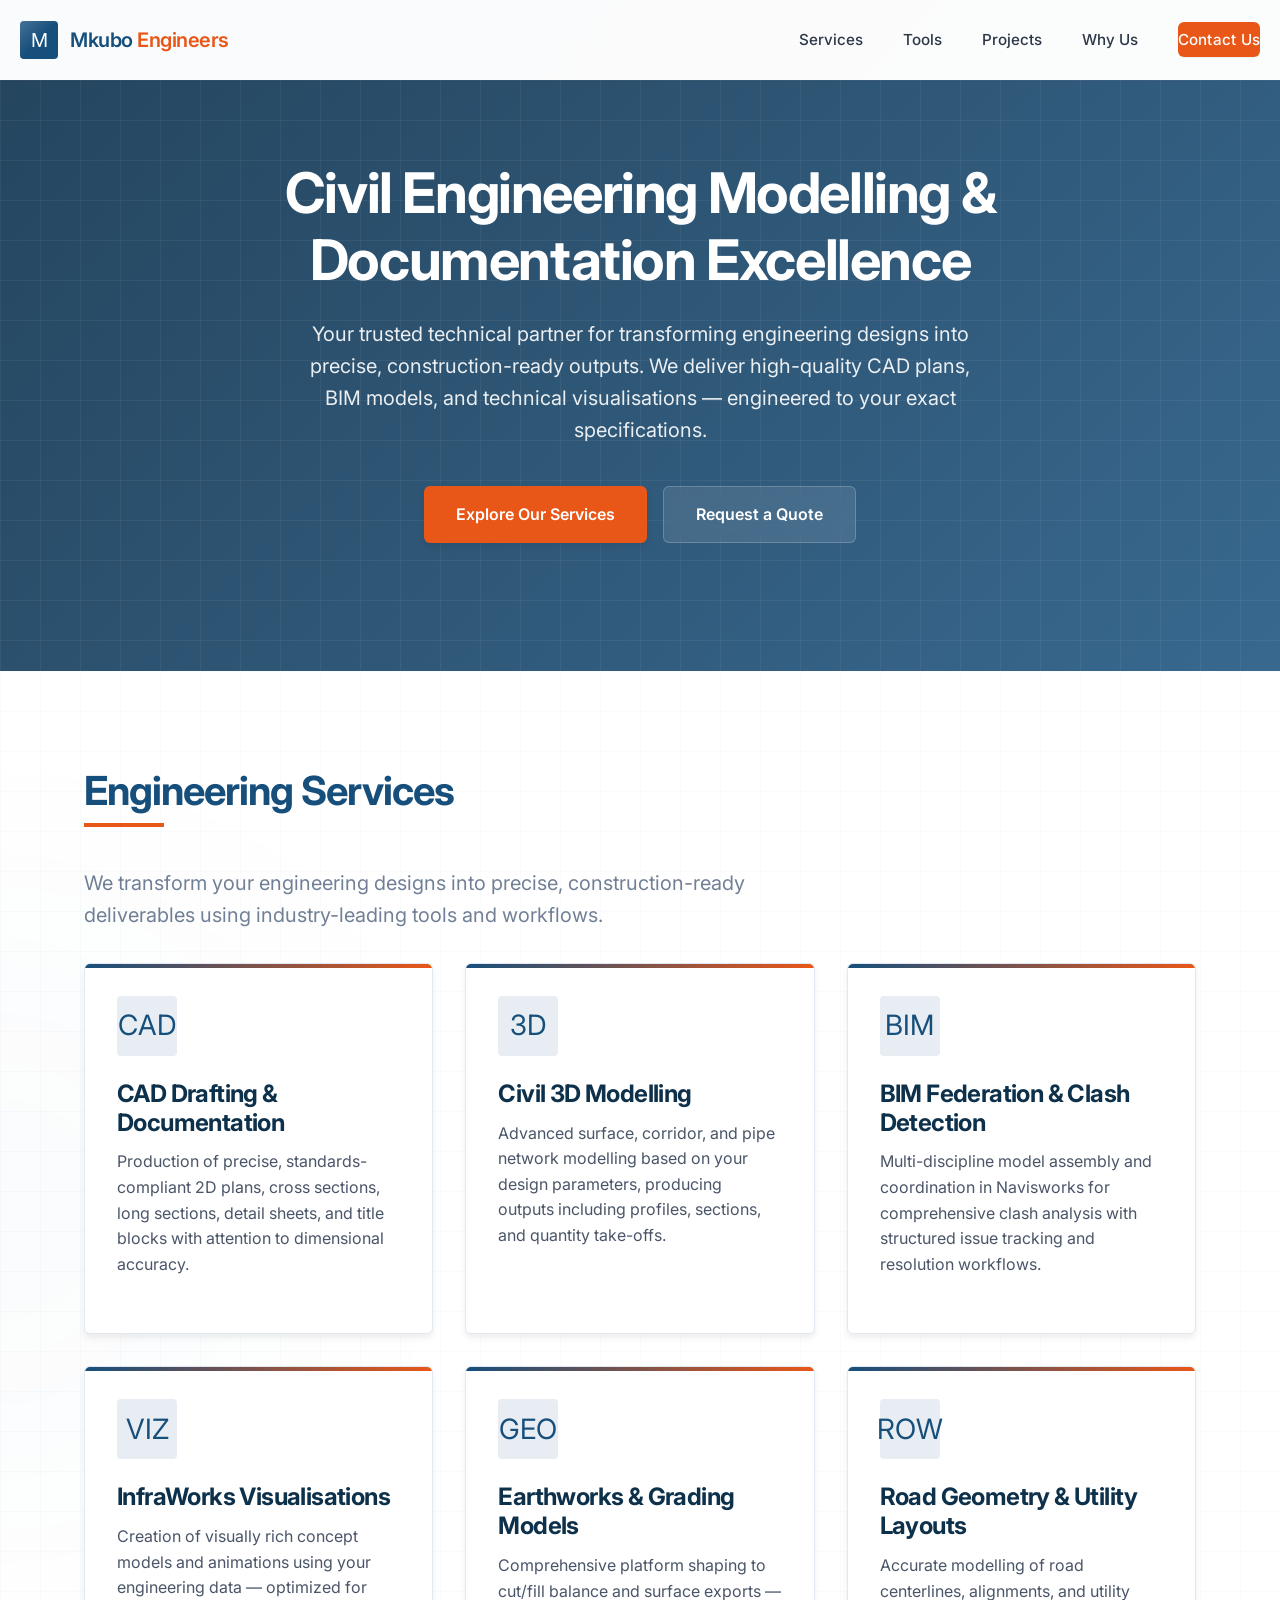
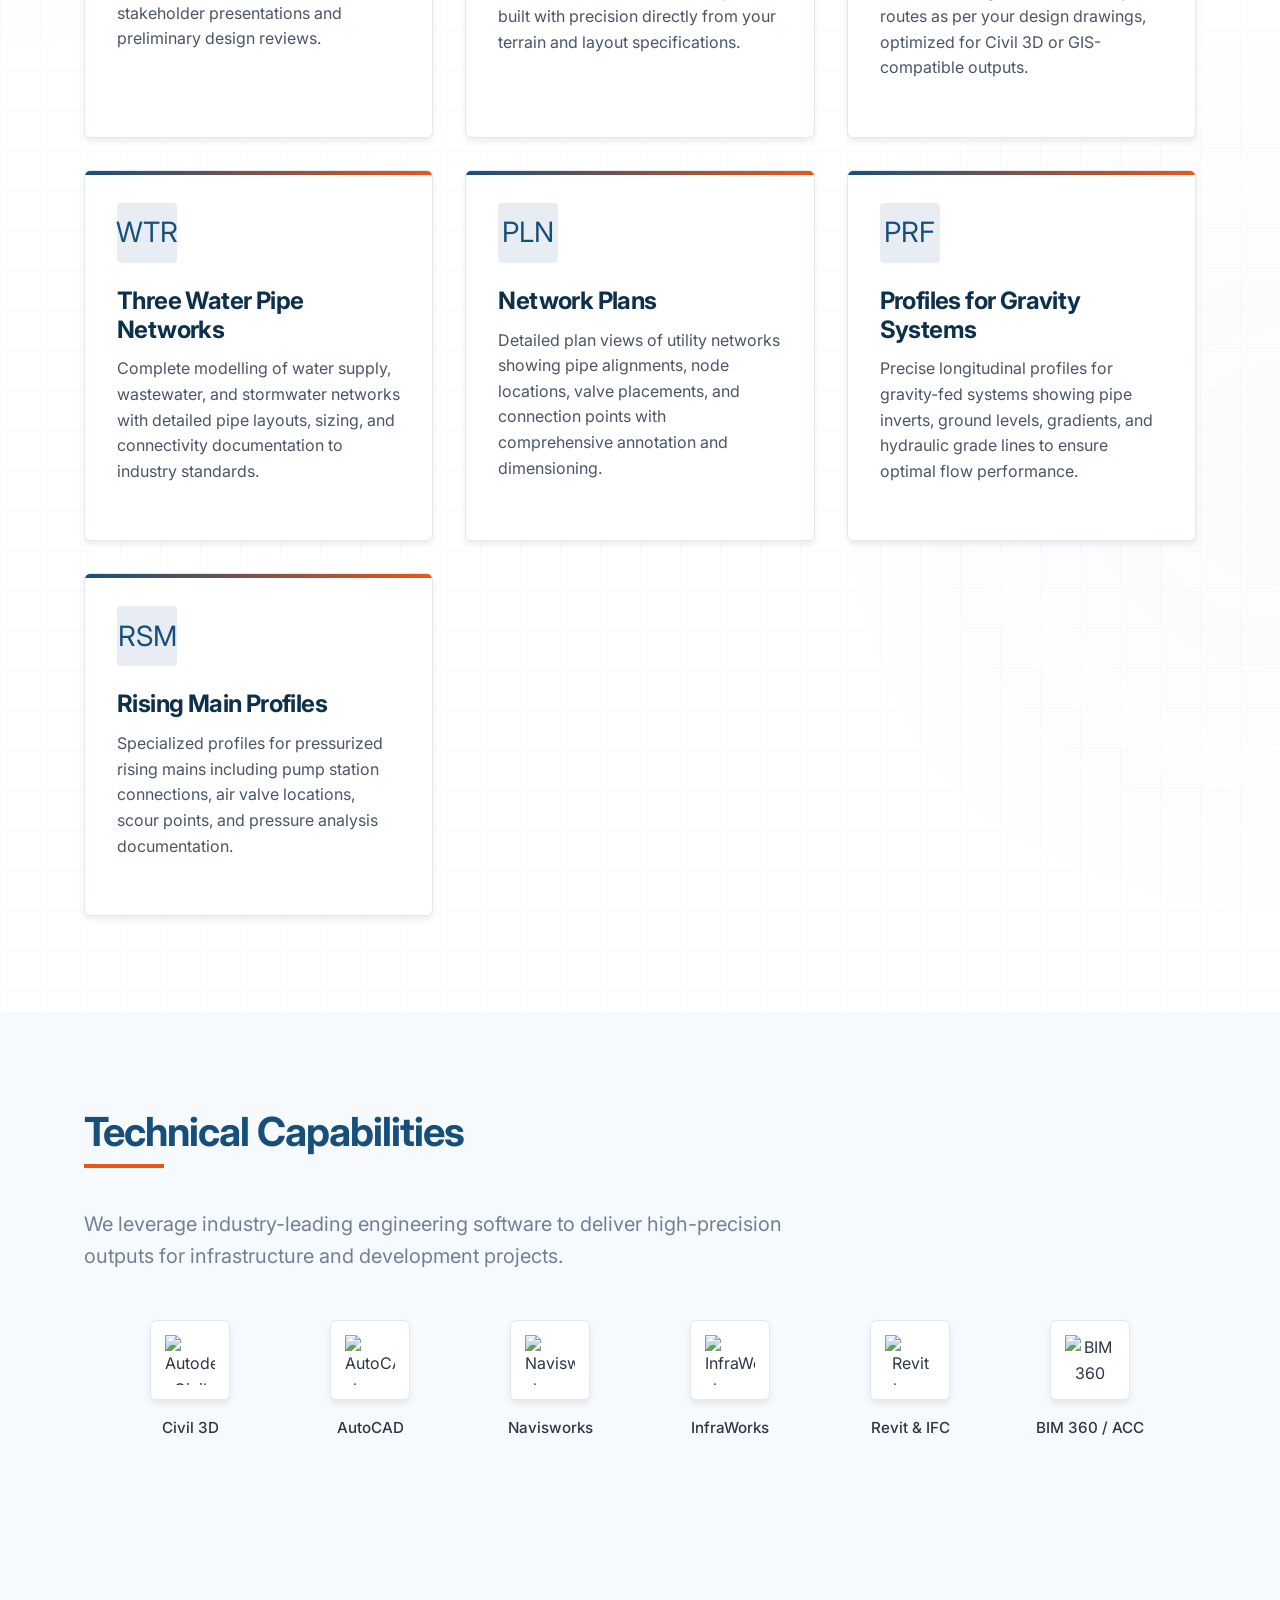
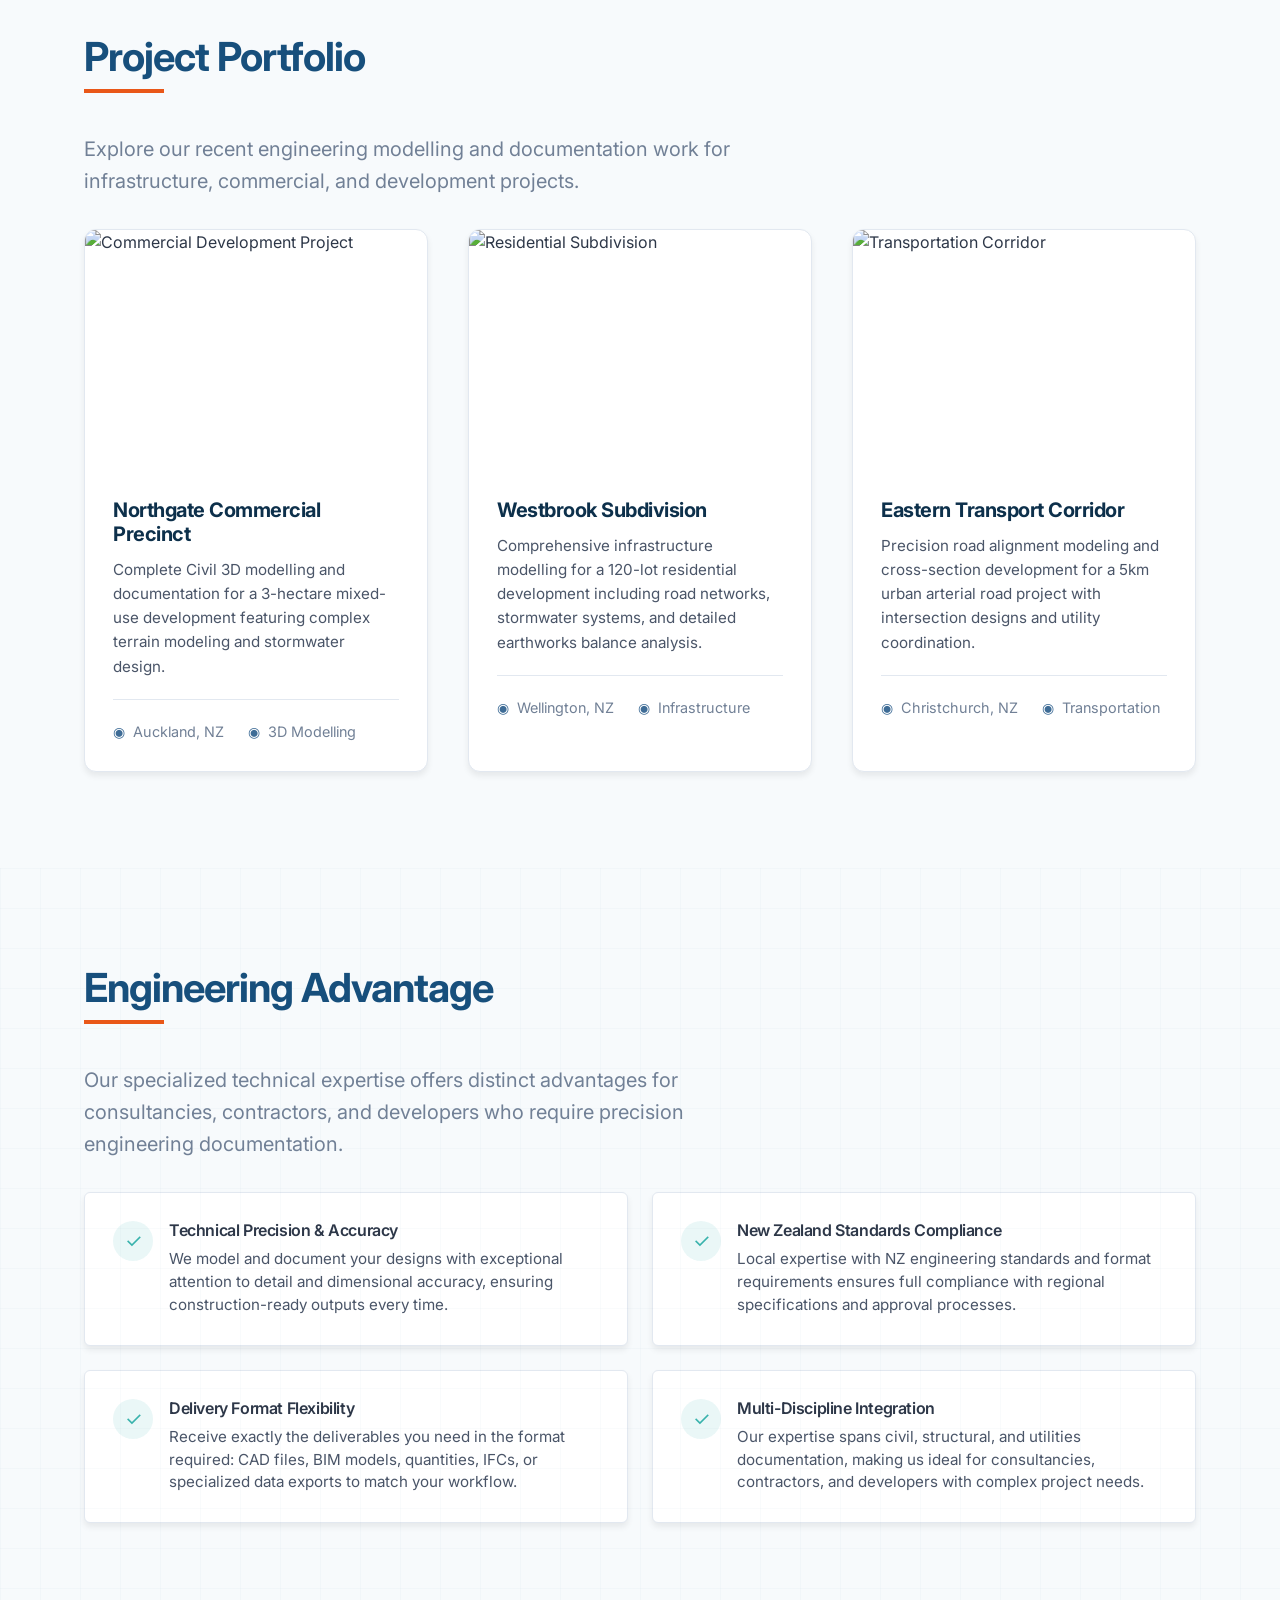
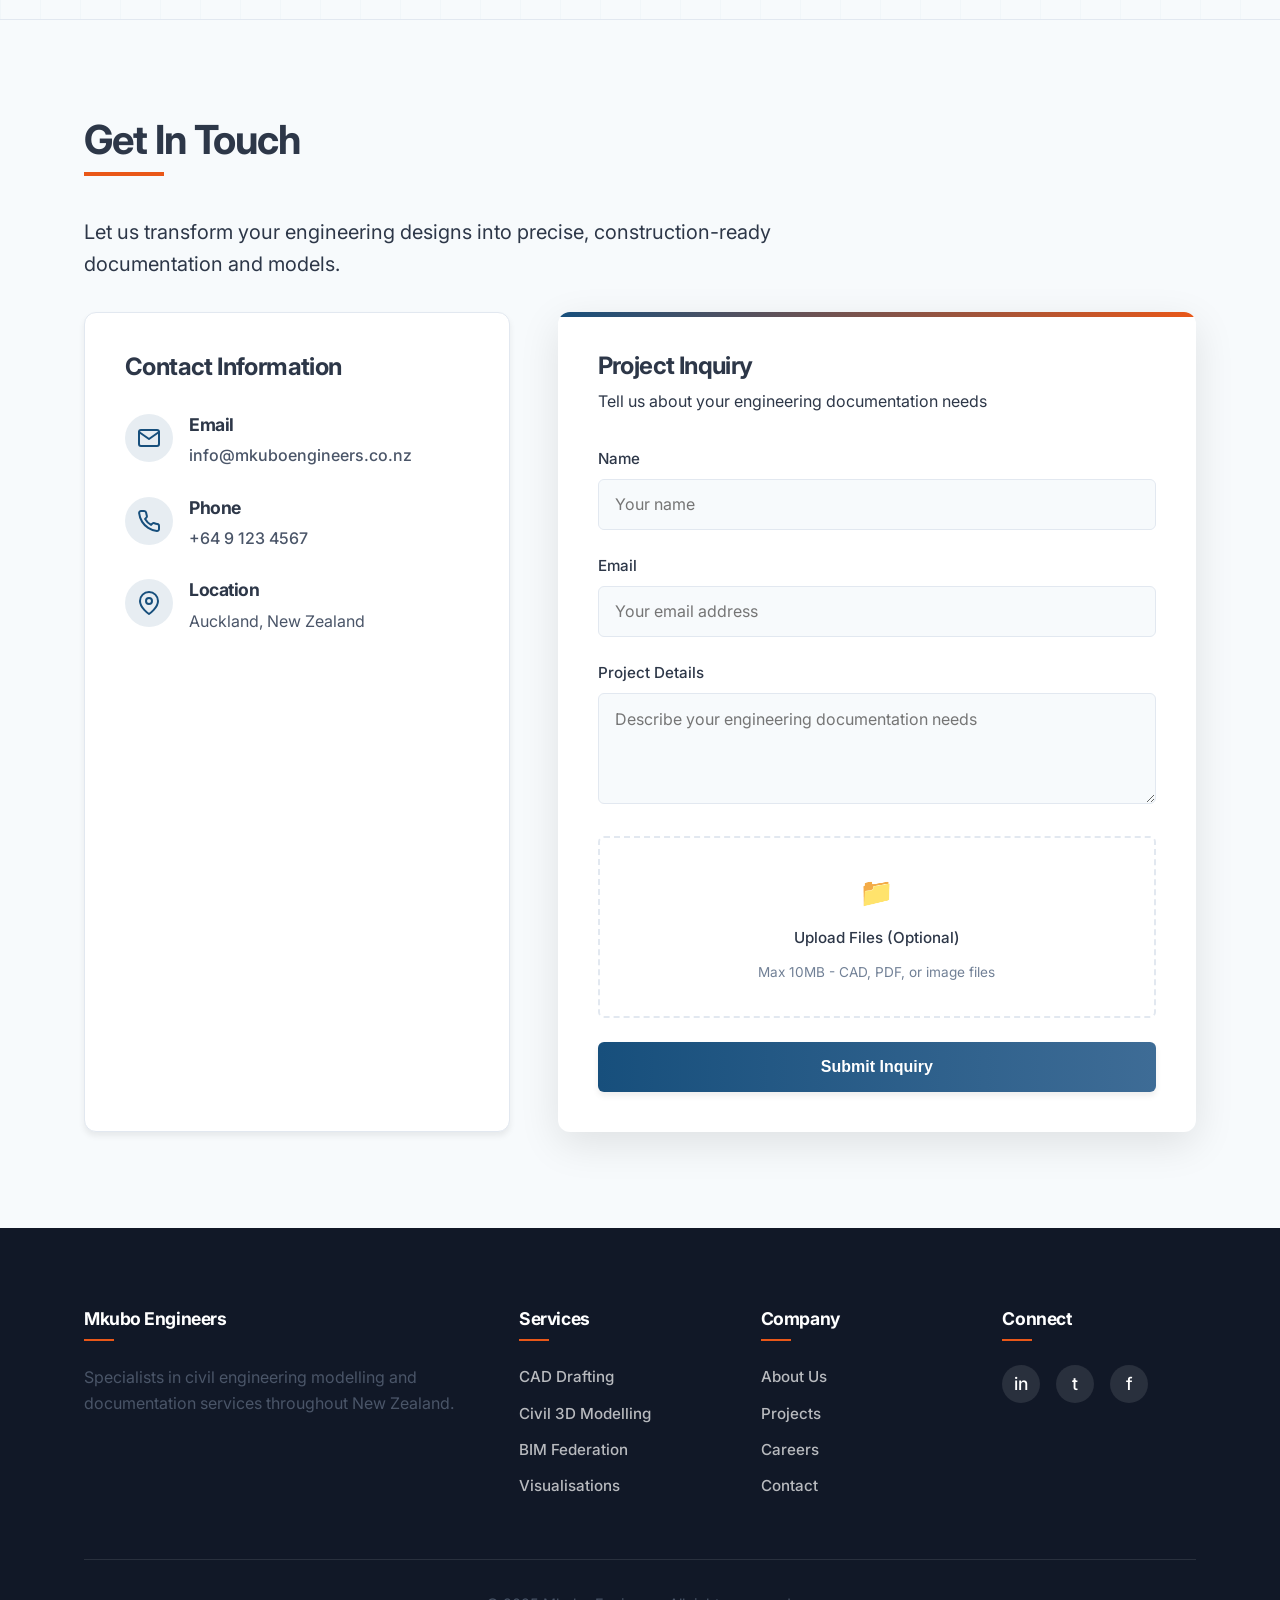
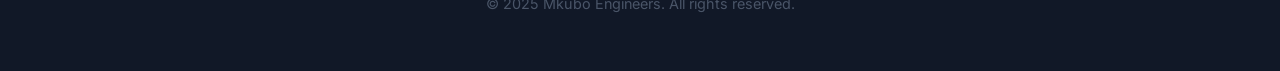
==== index.html @ 45718d5d "Update SVG icons in contact information section changed lines 359, 369 and 379 'http://www.w3.org' t" ====
<!DOCTYPE html>
<html lang="en">
<head>
  <meta charset="UTF-8" />
  <meta name="viewport" content="width=device-width, initial-scale=1.0" />
  <title>Mkubo Engineers – Civil Engineering Modelling & Documentation Services</title>
  <meta name="description" content="Mkubo Engineers - Specialists in civil engineering modelling, CAD drafting, and BIM documentation services in New Zealand" />
  <meta name="keywords" content="civil engineering, CAD drafting, BIM modelling, New Zealand, InfraWorks, Civil 3D" />
  <meta name="author" content="Mkubo Engineers" />
  
  <!-- Open Graph tags for social sharing -->
  <meta property="og:title" content="Mkubo Engineers - Civil Engineering Modelling Services" />
  <meta property="og:description" content="Transform your engineering designs into detailed, construction-ready outputs with our CAD and BIM expertise." />
  <meta property="og:image" content="https://yourdomain.com/images/og-image.jpg" />
  
  <!-- Favicon -->
  <link rel="icon" href="favicon.ico" />
  <link rel="apple-touch-icon" href="apple-touch-icon.png" />
  
  <!-- External CSS -->
  <link rel="stylesheet" href="styles.css" />
</head>
<body>
  <header id="header">
    <div class="container header-container">
      <div class="logo">
        <div class="logo-icon">
          <span>M</span>
        </div>
        <h1 class="logo-text">Mkubo <span>Engineers</span></h1>
      </div>
      <nav class="main-nav" aria-label="Main navigation">
        <button class="mobile-menu-toggle" aria-label="Toggle navigation menu" aria-expanded="false">☰</button>
        <ul class="nav-links">
          <li><a href="#services">Services</a></li>
          <li><a href="#technology">Tools</a></li>
          <li><a href="#projects">Projects</a></li>
          <li><a href="#benefits">Why Us</a></li>
          <li><a href="#contact" class="cta-button">Contact Us</a></li>
        </ul>
      </nav>
    </div>
  </header>

  <section class="hero">
    <div class="hero-background"></div>
    <div class="hero-pattern"></div>
    <div class="hero-grid"></div>
    <div class="container hero-content">
      <h1>Civil Engineering Modelling & Documentation Excellence</h1>
      <p>Your trusted technical partner for transforming engineering designs into precise, construction-ready outputs. We deliver high-quality CAD plans, BIM models, and technical visualisations — engineered to your exact specifications.</p>
      <div class="hero-buttons">
        <a href="#services" class="hero-cta">Explore Our Services</a>
        <a href="#contact" class="hero-secondary">Request a Quote</a>
      </div>
    </div>
  </section>

  <section id="services" class="services">
    <div class="section-overlay"></div>
    <div class="section-shape shape-left"></div>
    <div class="section-shape shape-right"></div>
    <div class="blueprint-grid"></div>
    
    <div class="container">
      <h2>Engineering Services</h2>
      <p class="section-subtitle">We transform your engineering designs into precise, construction-ready deliverables using industry-leading tools and workflows.</p>
      
      <div class="services-grid">
        <div class="service-card">
          <div class="service-card-inner">
            <div class="service-icon">
              <span>CAD</span>
            </div>
            <h3>CAD Drafting & Documentation</h3>
            <p>Production of precise, standards-compliant 2D plans, cross sections, long sections, detail sheets, and title blocks with attention to dimensional accuracy.</p>
          </div>
        </div>
        
        <div class="service-card">
          <div class="service-card-inner">
            <div class="service-icon">
              <span>3D</span>
            </div>
            <h3>Civil 3D Modelling</h3>
            <p>Advanced surface, corridor, and pipe network modelling based on your design parameters, producing outputs including profiles, sections, and quantity take-offs.</p>
          </div>
        </div>
        
        <div class="service-card">
          <div class="service-card-inner">
            <div class="service-icon">
              <span>BIM</span>
            </div>
            <h3>BIM Federation & Clash Detection</h3>
            <p>Multi-discipline model assembly and coordination in Navisworks for comprehensive clash analysis with structured issue tracking and resolution workflows.</p>
          </div>
        </div>
        
        <div class="service-card">
          <div class="service-card-inner">
            <div class="service-icon">
              <span>VIZ</span>
            </div>
            <h3>InfraWorks Visualisations</h3>
            <p>Creation of visually rich concept models and animations using your engineering data — optimized for stakeholder presentations and preliminary design reviews.</p>
          </div>
        </div>
        
        <div class="service-card">
          <div class="service-card-inner">
            <div class="service-icon">
              <span>GEO</span>
            </div>
            <h3>Earthworks & Grading Models</h3>
            <p>Comprehensive platform shaping to cut/fill balance and surface exports — built with precision directly from your terrain and layout specifications.</p>
          </div>
        </div>
        
        <div class="service-card">
          <div class="service-card-inner">
            <div class="service-icon">
              <span>ROW</span>
            </div>
            <h3>Road Geometry & Utility Layouts</h3>
            <p>Accurate modelling of road centerlines, alignments, and utility routes as per your design drawings, optimized for Civil 3D or GIS-compatible outputs.</p>
          </div>
        </div>
        
        <div class="service-card">
          <div class="service-card-inner">
            <div class="service-icon">
              <span>WTR</span>
            </div>
            <h3>Three Water Pipe Networks</h3>
            <p>Complete modelling of water supply, wastewater, and stormwater networks with detailed pipe layouts, sizing, and connectivity documentation to industry standards.</p>
          </div>
        </div>
        
        <div class="service-card">
          <div class="service-card-inner">
            <div class="service-icon">
              <span>PLN</span>
            </div>
            <h3>Network Plans</h3>
            <p>Detailed plan views of utility networks showing pipe alignments, node locations, valve placements, and connection points with comprehensive annotation and dimensioning.</p>
          </div>
        </div>
        
        <div class="service-card">
          <div class="service-card-inner">
            <div class="service-icon">
              <span>PRF</span>
            </div>
            <h3>Profiles for Gravity Systems</h3>
            <p>Precise longitudinal profiles for gravity-fed systems showing pipe inverts, ground levels, gradients, and hydraulic grade lines to ensure optimal flow performance.</p>
          </div>
        </div>
        
        <div class="service-card">
          <div class="service-card-inner">
            <div class="service-icon">
              <span>RSM</span>
            </div>
            <h3>Rising Main Profiles</h3>
            <p>Specialized profiles for pressurized rising mains including pump station connections, air valve locations, scour points, and pressure analysis documentation.</p>
          </div>
        </div>
      </div>
    </div>
  </section>

  <section id="technology" class="technology">
    <div class="section-overlay"></div>
    <div class="container">
      <h2>Technical Capabilities</h2>
      <p class="section-subtitle">We leverage industry-leading engineering software to deliver high-precision outputs for infrastructure and development projects.</p>
      
      <div class="tech-logos">
        <div class="tech-logo">
          <div class="tech-logo-icon">
            <img src="images/civil3d.png" alt="Autodesk Civil 3D logo" class="tech-logo-img" />
          </div>
          <span class="tech-logo-name">Civil 3D</span>
        </div>
        
        <div class="tech-logo">
          <div class="tech-logo-icon">
            <img src="images/autocad.png" alt="AutoCAD logo" class="tech-logo-img" />
          </div>
          <span class="tech-logo-name">AutoCAD</span>
        </div>
        
        <div class="tech-logo">
          <div class="tech-logo-icon">
            <img src="images/navisworks.png" alt="Navisworks logo" class="tech-logo-img" />
          </div>
          <span class="tech-logo-name">Navisworks</span>
        </div>
        
        <div class="tech-logo">
          <div class="tech-logo-icon">
            <img src="images/infraworks.png" alt="InfraWorks logo" class="tech-logo-img" />
          </div>
          <span class="tech-logo-name">InfraWorks</span>
        </div>
        
        <div class="tech-logo">
          <div class="tech-logo-icon">
            <img src="images/revit.png" alt="Revit logo" class="tech-logo-img" />
          </div>
          <span class="tech-logo-name">Revit & IFC</span>
        </div>
        
        <div class="tech-logo">
          <div class="tech-logo-icon">
            <img src="images/bim360.png" alt="BIM 360 logo" class="tech-logo-img" />
          </div>
          <span class="tech-logo-name">BIM 360 / ACC</span>
        </div>
      </div>
    </div>
  </section>

  <section id="projects" class="projects">
    <div class="section-overlay"></div>
    <div class="container">
      <h2>Project Portfolio</h2>
      <p class="section-subtitle">Explore our recent engineering modelling and documentation work for infrastructure, commercial, and development projects.</p>
      
      <div class="project-grid">
        <div class="project-card">
          <div class="project-image">
            <img src="images/project1.jpg" alt="Commercial Development Project" />
            <div class="project-overlay">
              <span class="project-category">Commercial Development</span>
            </div>
          </div>
          <div class="project-card-content">
            <h3 class="project-title">Northgate Commercial Precinct</h3>
            <p class="project-description">Complete Civil 3D modelling and documentation for a 3-hectare mixed-use development featuring complex terrain modeling and stormwater design.</p>
            <div class="project-details">
              <span class="project-detail">
                <span class="project-detail-icon">◉</span> 
                Auckland, NZ
              </span>
              <span class="project-detail">
                <span class="project-detail-icon">◉</span> 
                3D Modelling
              </span>
            </div>
          </div>
        </div>
        
        <div class="project-card">
          <div class="project-image">
            <img src="images/project2.jpg" alt="Residential Subdivision" />
            <div class="project-overlay">
              <span class="project-category">Residential Infrastructure</span>
            </div>
          </div>
          <div class="project-card-content">
            <h3 class="project-title">Westbrook Subdivision</h3>
            <p class="project-description">Comprehensive infrastructure modelling for a 120-lot residential development including road networks, stormwater systems, and detailed earthworks balance analysis.</p>
            <div class="project-details">
              <span class="project-detail">
                <span class="project-detail-icon">◉</span> 
                Wellington, NZ
              </span>
              <span class="project-detail">
                <span class="project-detail-icon">◉</span> 
                Infrastructure
              </span>
            </div>
          </div>
        </div>
        
        <div class="project-card">
          <div class="project-image">
            <img src="images/project3.jpg" alt="Transportation Corridor" />
            <div class="project-overlay">
              <span class="project-category">Transportation</span>
            </div>
          </div>
          <div class="project-card-content">
            <h3 class="project-title">Eastern Transport Corridor</h3>
            <p class="project-description">Precision road alignment modeling and cross-section development for a 5km urban arterial road project with intersection designs and utility coordination.</p>
            <div class="project-details">
              <span class="project-detail">
                <span class="project-detail-icon">◉</span> 
                Christchurch, NZ
              </span>
              <span class="project-detail">
                <span class="project-detail-icon">◉</span> 
                Transportation
              </span>
            </div>
          </div>
        </div>
      </div>
    </div>
  </section>

  <section id="benefits" class="benefits">
    <div class="section-overlay"></div>
    <div class="blueprint-grid"></div>
    <div class="container">
      <h2>Engineering Advantage</h2>
      <p class="section-subtitle">Our specialized technical expertise offers distinct advantages for consultancies, contractors, and developers who require precision engineering documentation.</p>
      
      <ul class="benefits-list">
        <li class="benefit-item">
          <div class="benefit-icon">✓</div>
          <div class="benefit-content">
            <h4 class="benefit-title">Technical Precision & Accuracy</h4>
            <p class="benefit-description">We model and document your designs with exceptional attention to detail and dimensional accuracy, ensuring construction-ready outputs every time.</p>
          </div>
        </li>
        
        <li class="benefit-item">
          <div class="benefit-icon">✓</div>
          <div class="benefit-content">
            <h4 class="benefit-title">New Zealand Standards Compliance</h4>
            <p class="benefit-description">Local expertise with NZ engineering standards and format requirements ensures full compliance with regional specifications and approval processes.</p>
          </div>
        </li>
        
        <li class="benefit-item">
          <div class="benefit-icon">✓</div>
          <div class="benefit-content">
            <h4 class="benefit-title">Delivery Format Flexibility</h4>
            <p class="benefit-description">Receive exactly the deliverables you need in the format required: CAD files, BIM models, quantities, IFCs, or specialized data exports to match your workflow.</p>
          </div>
        </li>
        
        <li class="benefit-item">
          <div class="benefit-icon">✓</div>
          <div class="benefit-content">
            <h4 class="benefit-title">Multi-Discipline Integration</h4>
            <p class="benefit-description">Our expertise spans civil, structural, and utilities documentation, making us ideal for consultancies, contractors, and developers with complex project needs.</p>
          </div>
        </li>
      </ul>
    </div>
  </section>

  <section id="contact" class="contact">
    <div class="container">
      <h2>Get In Touch</h2>
      <p class="section-subtitle">Let us transform your engineering designs into precise, construction-ready documentation and models.</p>
      
      <div class="contact-grid">
        <div>
          <div class="contact-info-card">
            <h3 class="contact-info-title">Contact Information</h3>
            <div class="contact-info-items">
              <div class="contact-info-item">
                <div class="contact-info-icon">
                  <svg xmlns="https://www.w3.org/2000/svg" width="24" height="24" viewBox="0 0 24 24" fill="none" stroke="currentColor" stroke-width="2" stroke-linecap="round" stroke-linejoin="round"><path d="M4 4h16c1.1 0 2 .9 2 2v12c0 1.1-.9 2-2 2H4c-1.1 0-2-.9-2-2V6c0-1.1.9-2 2-2z"></path><polyline points="22,6 12,13 2,6"></polyline></svg>
                </div>
                <div class="contact-info-content">
                  <h4>Email</h4>
                  <a href="mailto:info@mkuboengineers.co.nz">info@mkuboengineers.co.nz</a>
                </div>
              </div>
              
              <div class="contact-info-item">
                <div class="contact-info-icon">
                  <svg xmlns="https://www.w3.org/2000/svg" width="24" height="24" viewBox="0 0 24 24" fill="none" stroke="currentColor" stroke-width="2" stroke-linecap="round" stroke-linejoin="round"><path d="M22 16.92v3a2 2 0 0 1-2.18 2 19.79 19.79 0 0 1-8.63-3.07 19.5 19.5 0 0 1-6-6 19.79 19.79 0 0 1-3.07-8.67A2 2 0 0 1 4.11 2h3a2 2 0 0 1 2 1.72 12.84 12.84 0 0 0 .7 2.81 2 2 0 0 1-.45 2.11L8.09 9.91a16 16 0 0 0 6 6l1.27-1.27a2 2 0 0 1 2.11-.45 12.84 12.84 0 0 0 2.81.7A2 2 0 0 1 22 16.92z"></path></svg>
                </div>
                <div class="contact-info-content">
                  <h4>Phone</h4>
                  <a href="tel:+6491234567">+64 9 123 4567</a>
                </div>
              </div>
              
              <div class="contact-info-item">
                <div class="contact-info-icon">
                  <svg xmlns="https://www.w3.org/2000/svg" width="24" height="24" viewBox="0 0 24 24" fill="none" stroke="currentColor" stroke-width="2" stroke-linecap="round" stroke-linejoin="round"><path d="M21 10c0 7-9 13-9 13s-9-6-9-13a9 9 0 0 1 18 0z"></path><circle cx="12" cy="10" r="3"></circle></svg>
                </div>
                <div class="contact-info-content">
                  <h4>Location</h4>
                  <p>Auckland, New Zealand</p>
                </div>
              </div>
            </div>
          </div>
        </div>
        
        <div class="contact-form">
          <div class="form-header">
            <h3 class="form-title">Project Inquiry</h3>
            <p class="form-subtitle">Tell us about your engineering documentation needs</p>
          </div>
          
          <form id="contactForm" action="https://formspree.io/f/your-form-id" method="POST" enctype="multipart/form-data">
            <div class="form-group">
              <label for="name">Name</label>
              <input type="text" id="name" name="name" placeholder="Your name" required />
            </div>
            
            <div class="form-group">
              <label for="email">Email</label>
              <input type="email" id="email" name="email" placeholder="Your email address" required />
            </div>
            
            <div class="form-group">
              <label for="message">Project Details</label>
              <textarea id="message" name="message" rows="4" placeholder="Describe your engineering documentation needs" required></textarea>
            </div>
            
            <div class="form-group">
              <div class="file-upload">
                <div class="file-icon">📁</div>
                <label class="file-label">Upload Files (Optional)</label>
                <span class="file-hint">Max 10MB - CAD, PDF, or image files</span>
                <input type="file" id="file" name="file" accept=".dwg,.pdf,.dxf,.jpg,.png" />
              </div>
            </div>
            
            <div id="form-status"></div>
            <button type="submit" class="submit-button">Submit Inquiry</button>
          </form>
        </div>
      </div>
    </div>
  </section>
  
  <footer>
    <div class="container">
      <div class="footer-grid">
        <div class="footer-col">
          <h3 class="footer-heading">Mkubo Engineers</h3>
          <p>Specialists in civil engineering modelling and documentation services throughout New Zealand.</p>
        </div>
        <div class="footer-col">
          <h3 class="footer-heading">Services</h3>
          <ul class="footer-links">
            <li><a href="#services">CAD Drafting</a></li>
            <li><a href="#services">Civil 3D Modelling</a></li>
            <li><a href="#services">BIM Federation</a></li>
            <li><a href="#services">Visualisations</a></li>
          </ul>
        </div>
        <div class="footer-col">
          <h3 class="footer-heading">Company</h3>
          <ul class="footer-links">
            <li><a href="#">About Us</a></li>
            <li><a href="#projects">Projects</a></li>
            <li><a href="#">Careers</a></li>
            <li><a href="#contact">Contact</a></li>
          </ul>
        </div>
        <div class="footer-col">
          <h3 class="footer-heading">Connect</h3>
          <div class="social-links">
            <a href="#" class="social-link" aria-label="LinkedIn">in</a>
            <a href="#" class="social-link" aria-label="Twitter">t</a>
            <a href="#" class="social-link" aria-label="Facebook">f</a>
          </div>
        </div>
      </div>
      <div class="footer-bottom">
        <p>&copy; 2025 Mkubo Engineers. All rights reserved.</p>
      </div>
    </div>
  </footer>
  
  <!-- External JavaScript -->
  <script src="script.js"></script>
</body>
</html>
---- styles.css ----
@import url('https://fonts.googleapis.com/css2?family=Inter:wght@300;400;500;600;700&family=Roboto+Mono:wght@400;500&display=swap');

/* CSS Reset */
* {
  margin: 0;
  padding: 0;
  box-sizing: border-box;
}

/* Variables */
:root {
  --primary-color: #174f7c; /* Deep steel blue */
  --primary-dark: #0d304b;
  --primary-light: #3e6c96;
  --secondary-color: #e95718; /* Construction orange refined */
  --secondary-light: #ff7d42;
  --accent-color: #20c997; /* Accent green for highlights */
  --text-color: #2d3748;
  --text-light: #4a5568;
  --text-lighter: #718096;
  --bg-color: #ffffff;
  --bg-light: #f7fafc;
  --bg-dark: #edf2f7;
  --border-color: #e2e8f0;
  --success: #38b2ac;
  --warning: #ed8936;
  --shadow-sm: 0 1px 2px rgba(0,0,0,0.05);
  --shadow: 0 4px 6px rgba(0,0,0,0.07);
  --shadow-md: 0 8px 24px rgba(0,0,0,0.09);
  --shadow-lg: 0 12px 40px rgba(0,0,0,0.1);
  --transition: all 0.25s cubic-bezier(0.4, 0, 0.2, 1);
  --transition-slow: all 0.4s cubic-bezier(0.4, 0, 0.2, 1);
  --radius-sm: 4px;
  --radius: 6px;
  --radius-lg: 12px;
  --grid-pattern: url("data:image/svg+xml,%3Csvg width='60' height='60' viewBox='0 0 60 60' xmlns='https://www.w3.org/2000/svg'%3E%3Cg fill='none' fill-rule='evenodd'%3E%3Cg fill='%23f0f4f8' fill-opacity='0.4'%3E%3Cpath d='M36 34v-4h-2v4h-4v2h4v4h2v-4h4v-2h-4zm0-30V0h-2v4h-4v2h4v4h2V6h4V4h-4zM6 34v-4H4v4H0v2h4v4h2v-4h4v-2H6zM6 4V0H4v4H0v2h4v4h2V6h4V4H6z'/%3E%3C/g%3E%3C/g%3E%3C/svg%3E");
}

/* Typography */
body {
  font-family: 'Inter', -apple-system, BlinkMacSystemFont, 'Segoe UI', Roboto, Oxygen, Ubuntu, sans-serif;
  line-height: 1.6;
  color: var(--text-color);
  background-color: var(--bg-color);
  -webkit-font-smoothing: antialiased;
  -moz-osx-font-smoothing: grayscale;
  overflow-x: hidden;
}

h1, h2, h3, h4, h5, h6 {
  font-weight: 700;
  margin-bottom: 1rem;
  color: var(--primary-color);
  letter-spacing: -0.025em;
  line-height: 1.2;
}

h1 {
  font-size: 3rem;
  margin-bottom: 1.5rem;
}

h2 {
  font-size: 2.25rem;
  position: relative;
  padding-bottom: 0.75rem;
  margin-bottom: 2.5rem;
}

h2:after {
  content: '';
  position: absolute;
  width: 80px;
  height: 4px;
  background-color: var(--secondary-color);
  bottom: 0;
  left: 0;
}

h3 {
  font-size: 1.5rem;
  color: var(--primary-dark);
  margin-bottom: 0.75rem;
}

p {
  margin-bottom: 1.5rem;
  color: var(--text-light);
}

a {
  color: var(--primary-color);
  text-decoration: none;
  font-weight: 500;
  transition: var(--transition);
}

a:hover {
  color: var(--secondary-color);
}

.technical-font {
  font-family: 'Roboto Mono', monospace;
  letter-spacing: -0.5px;
}

.section-subtitle {
  font-size: 1.125rem;
  color: var(--text-lighter);
  margin-bottom: 2rem;
  max-width: 700px;
}

/* Layout */
.container {
  width: 90%;
  max-width: 1280px;
  margin: 0 auto;
  padding: 0 20px;
}

section {
  padding: 6rem 0;
  position: relative;
}

section:nth-child(even) {
  background-color: var(--bg-light);
}

.section-overlay {
  position: absolute;
  top: 0;
  left: 0;
  right: 0;
  bottom: 0;
  background-image: var(--grid-pattern);
  opacity: 0.5;
  pointer-events: none;
}

/* Header & Navigation */
header {
  background-color: rgba(255, 255, 255, 0.98);
  box-shadow: var(--shadow-sm);
  position: fixed;
  top: 0;
  left: 0;
  right: 0;
  z-index: 1000;
  transition: var(--transition);
  height: 80px;
  display: flex;
  align-items: center;
}

header.scrolled {
  height: 70px;
  box-shadow: var(--shadow);
}

.header-container {
  display: flex;
  justify-content: space-between;
  align-items: center;
  width: 100%;
}

.logo {
  display: flex;
  align-items: center;
}

.logo-text {
  margin: 0;
  font-size: 1.25rem;
  font-weight: 600;
  letter-spacing: -0.5px;
  margin-left: 12px;
  position: relative;
}

.logo-text span {
  color: var(--secondary-color);
}

.logo-icon {
  position: relative;
  width: 38px;
  height: 38px;
  display: flex;
  align-items: center;
  justify-content: center;
  background-color: var(--primary-color);
  border-radius: var(--radius-sm);
  color: white;
  font-size: 1.2rem;
  transition: var(--transition);
  overflow: hidden;
}

.logo-icon::before {
  content: '';
  position: absolute;
  top: 0;
  left: 0;
  right: 0;
  bottom: 0;
  background: linear-gradient(135deg, rgba(255,255,255,0.2) 0%, rgba(255,255,255,0) 50%);
}

.main-nav {
  display: flex;
  align-items: center;
}

.nav-links {
  display: flex;
  list-style: none;
}

.nav-links li {
  margin-left: 2.5rem;
}

.nav-links a {
  font-weight: 500;
  font-size: 0.95rem;
  padding: 0.5rem 0;
  position: relative;
  color: var(--text-color);
}

.nav-links a::after {
  content: '';
  position: absolute;
  bottom: 0;
  left: 0;
  width: 0;
  height: 2px;
  background-color: var(--secondary-color);
  transition: var(--transition);
}

.nav-links a:hover {
  color: var(--primary-color);
}

.nav-links a:hover::after {
  width: 100%;
}

.cta-button {
  background-color: var(--secondary-color);
  color: white !important;
  padding: 0.65rem 1.5rem;
  border-radius: var(--radius);
  font-weight: 600;
  transition: var(--transition);
  box-shadow: var(--shadow-sm);
  border: none;
  letter-spacing: 0.25px;
}

.cta-button:hover {
  background-color: var(--secondary-light);
  transform: translateY(-2px);
  box-shadow: var(--shadow);
}

.mobile-menu-toggle {
  display: none;
  background: none;
  border: none;
  font-size: 1.5rem;
  cursor: pointer;
  color: var(--primary-color);
  z-index: 1001;
}

/* Hero Section */
.hero {
  position: relative;
  padding: 10rem 0 8rem;
  overflow: hidden;
  background-color: var(--primary-dark);
}

.hero-background {
  position: absolute;
  top: 0;
  left: 0;
  right: 0;
  bottom: 0;
  background: linear-gradient(135deg, rgba(13, 48, 75, 0.9) 0%, rgba(23, 79, 124, 0.85) 100%);
  z-index: 1;
}

.hero-pattern {
  position: absolute;
  top: 0;
  left: 0;
  right: 0;
  bottom: 0;
  background-image: url("data:image/svg+xml,%3Csvg width='100' height='100' viewBox='0 0 100 100' xmlns='https://www.w3.org/2000/svg'%3E%3Cpath d='M11 18c3.866 0 7-3.134 7-7s-3.134-7-7-7-7 3.134-7 7 3.134 7 7 7zm48 25c3.866 0 7-3.134 7-7s-3.134-7-7-7-7 3.134-7 7 3.134 7 7 7zm-43-7c1.657 0 3-1.343 3-3s-1.343-3-3-3-3 1.343-3 3 1.343 3 3 3zm63 31c1.657 0 3-1.343 3-3s-1.343-3-3-3-3 1.343-3 3 1.343 3 3 3zM34 90c1.657 0 3-1.343 3-3s-1.343-3-3-3-3 1.343-3 3 1.343 3 3 3zm56-76c1.657 0 3-1.343 3-3s-1.343-3-3-3-3 1.343-3 3 1.343 3 3 3zM12 86c2.21 0 4-1.79 4-4s-1.79-4-4-4-4 1.79-4 4 1.79 4 4 4zm28-65c2.21 0 4-1.79 4-4s-1.79-4-4-4-4 1.79-4 4 1.79 4 4 4zm23-11c2.76 0 5-2.24 5-5s-2.24-5-5-5-5 2.24-5 5 2.24 5 5 5zm-6 60c2.21 0 4-1.79 4-4s-1.79-4-4-4-4 1.79-4 4 1.79 4 4 4zm29 22c2.76 0 5-2.24 5-5s-2.24-5-5-5-5 2.24-5 5 2.24 5 5 5zM32 63c2.76 0 5-2.24 5-5s-2.24-5-5-5-5 2.24-5 5 2.24 5 5 5zm57-13c2.76 0 5-2.24 5-5s-2.24-5-5-5-5 2.24-5 5 2.24 5 5 5zm-9-21c1.105 0 2-.895 2-2s-.895-2-2-2-2 .895-2 2 .895 2 2 2zM60 91c1.105 0 2-.895 2-2s-.895-2-2-2-2 .895-2 2 .895 2 2 2zM35 41c1.105 0 2-.895 2-2s-.895-2-2-2-2 .895-2 2 .895 2 2 2zM12 60c1.105 0 2-.895 2-2s-.895-2-2-2-2 .895-2 2 .895 2 2 2z' fill='%23ffffff' fill-opacity='0.05' fill-rule='evenodd'/%3E%3C/svg%3E");
  opacity: 0.8;
  z-index: 2;
}

.hero-grid {
  position: absolute;
  top: 0;
  left: 0;
  right: 0;
  bottom: 0;
  background-size: 40px 40px;
  background-image: 
    linear-gradient(to right, rgba(255,255,255,0.05) 1px, transparent 1px),
    linear-gradient(to bottom, rgba(255,255,255,0.05) 1px, transparent 1px);
  z-index: 3;
}

.hero-content {
  position: relative;
  z-index: 5;
  color: white;
  max-width: 900px;
  margin: 0 auto;
  text-align: center;
}

.hero-content h1 {
  color: white;
  margin-bottom: 1.5rem;
  font-size: clamp(2.5rem, 5vw, 3.5rem);
  line-height: 1.2;
}

.hero-content p {
  color: rgba(255, 255, 255, 0.9);
  font-size: 1.25rem;
  margin-bottom: 2.5rem;
  max-width: 700px;
  margin-left: auto;
  margin-right: auto;
}

.hero-buttons {
  display: flex;
  gap: 1rem;
  justify-content: center;
  margin-top: 2.5rem;
}

.hero-cta {
  display: inline-flex;
  align-items: center;
  justify-content: center;
  background-color: var(--secondary-color);
  color: white;
  padding: 0.9rem 2rem;
  border-radius: var(--radius);
  font-weight: 600;
  transition: var(--transition);
  box-shadow: var(--shadow);
}

.hero-cta:hover {
  background-color: var(--secondary-light);
  transform: translateY(-3px);
  box-shadow: var(--shadow-md);
  color: white;
}

.hero-secondary {
  display: inline-flex;
  align-items: center;
  justify-content: center;
  background-color: rgba(255, 255, 255, 0.1);
  backdrop-filter: blur(10px);
  -webkit-backdrop-filter: blur(10px);
  color: white;
  border: 1px solid rgba(255, 255, 255, 0.2);
  padding: 0.9rem 2rem;
  border-radius: var(--radius);
  font-weight: 600;
  transition: var(--transition);
}

.hero-secondary:hover {
  background-color: rgba(255, 255, 255, 0.2);
  color: white;
  transform: translateY(-3px);
}

/* Services Section */
.services {
  position: relative;
}

.services-grid {
  display: grid;
  grid-template-columns: repeat(1, 1fr);
  gap: 2rem;
}

.service-card {
  background-color: var(--bg-color);
  border-radius: var(--radius);
  overflow: hidden;
  box-shadow: var(--shadow);
  transition: var(--transition);
  position: relative;
  z-index: 1;
  border: 1px solid var(--border-color);
}

.service-card:hover {
  transform: translateY(-8px);
  box-shadow: var(--shadow-md);
  border-color: var(--primary-light);
}

.service-card::before {
  content: '';
  position: absolute;
  top: 0;
  left: 0;
  width: 100%;
  height: 4px;
  background: linear-gradient(90deg, var(--primary-color), var(--secondary-color));
  z-index: 1;
}

.service-card-inner {
  padding: 2rem;
  position: relative;
  z-index: 2;
}

.service-icon {
  width: 60px;
  height: 60px;
  display: flex;
  align-items: center;
  justify-content: center;
  background-color: rgba(23, 79, 124, 0.1);
  border-radius: var(--radius-sm);
  margin-bottom: 1.5rem;
  font-size: 1.75rem;
  color: var(--primary-color);
  transition: var(--transition);
}

.service-card:hover .service-icon {
  background-color: var(--primary-color);
  color: white;
  transform: scale(1.05);
}

/* Technology Section */
.technology {
  position: relative;
  background-color: var(--bg-light);
}

.tech-logos {
  display: flex;
  flex-wrap: wrap;
  justify-content: center;
  align-items: stretch;
  gap: 2.5rem;
  margin-top: 3rem;
}

.tech-logo {
  display: flex;
  flex-direction: column;
  align-items: center;
  justify-content: flex-start;
  text-align: center;
  width: 140px;
  transition: var(--transition);
}

.tech-logo:hover {
  transform: translateY(-5px);
}

.tech-logo-icon {
  width: 80px;
  height: 80px;
  display: flex;
  align-items: center;
  justify-content: center;
  background-color: var(--bg-color);
  border-radius: var(--radius);
  margin-bottom: 1rem;
  box-shadow: var(--shadow);
  transition: var(--transition);
  border: 1px solid var(--border-color);
}

.tech-logo:hover .tech-logo-icon {
  box-shadow: var(--shadow-md);
  border-color: var(--primary-light);
}

.tech-logo-img {
  width: 50px;
  height: 50px;
  object-fit: contain;
}

.tech-logo-name {
  font-weight: 500;
  color: var(--text-color);
  font-size: 0.95rem;
}

/* Benefits Section */
.benefits {
  position: relative;
}

.benefits-list {
  list-style: none;
  display: grid;
  grid-template-columns: repeat(1, 1fr);
  gap: 1.5rem;
}

.benefit-item {
  background-color: var(--bg-color);
  border-radius: var(--radius);
  padding: 1.75rem;
  box-shadow: var(--shadow);
  display: flex;
  align-items: flex-start;
  transition: var(--transition);
  border: 1px solid var(--border-color);
}

.benefit-item:hover {
  transform: translateY(-5px);
  box-shadow: var(--shadow-md);
  border-color: var(--primary-light);
}

.benefit-icon {
  flex-shrink: 0;
  width: 40px;
  height: 40px;
  display: flex;
  align-items: center;
  justify-content: center;
  background-color: rgba(56, 178, 172, 0.1);
  color: var(--success);
  border-radius: 50%;
  margin-right: 1rem;
  font-size: 1.25rem;
}

.benefit-content {
  flex-grow: 1;
}

.benefit-title {
  font-weight: 600;
  margin-bottom: 0.5rem;
  color: var(--text-color);
}

.benefit-description {
  color: var(--text-light);
  font-size: 0.95rem;
  margin-bottom: 0;
  line-height: 1.5;
}

/* Projects Section */
.projects {
  position: relative;
  background-color: var(--bg-light);
}

.project-grid {
  display: grid;
  grid-template-columns: repeat(1, 1fr);
  gap: 2.5rem;
}

.project-card {
  background-color: var(--bg-color);
  border-radius: var(--radius-lg);
  overflow: hidden;
  box-shadow: var(--shadow);
  transition: var(--transition-slow);
  position: relative;
  border: 1px solid var(--border-color);
}

.project-card:hover {
  transform: translateY(-10px);
  box-shadow: var(--shadow-lg);
  border-color: var(--primary-light);
}

.project-image {
  position: relative;
  height: 240px;
  overflow: hidden;
}

.project-image img {
  width: 100%;
  height: 100%;
  object-fit: cover;
  transition: var(--transition-slow);
}

.project-card:hover .project-image img {
  transform: scale(1.05);
}

.project-overlay {
  position: absolute;
  bottom: 0;
  left: 0;
  right: 0;
  padding: 1.5rem;
  background: linear-gradient(to top, rgba(0,0,0,0.7) 0%, rgba(0,0,0,0) 100%);
  color: white;
  opacity: 0;
  transform: translateY(20px);
  transition: var(--transition-slow);
}

.project-card:hover .project-overlay {
  opacity: 1;
  transform: translateY(0);
}

.project-category {
  font-size: 0.85rem;
  text-transform: uppercase;
  font-weight: 600;
  letter-spacing: 1px;
  color: var(--secondary-color);
  margin-bottom: 0.5rem;
}

.project-card-content {
  padding: 1.75rem;
}

.project-title {
  font-size: 1.25rem;
  margin-bottom: 0.75rem;
  transition: var(--transition);
}

.project-card:hover .project-title {
  color: var(--primary-color);
}

.project-description {
  color: var(--text-light);
  font-size: 0.95rem;
  margin-bottom: 1.25rem;
  line-height: 1.6;
}

.project-details {
  display: flex;
  align-items: center;
  gap: 1.5rem;
  padding-top: 1.25rem;
  border-top: 1px solid var(--border-color);
}

.project-detail {
  display: flex;
  align-items: center;
  font-size: 0.9rem;
  color: var(--text-lighter);
}

.project-detail-icon {
  margin-right: 0.5rem;
  color: var(--primary-light);
}

/* Testimonials Section */
.testimonials {
  position: relative;
}

.testimonials-container {
  display: grid;
  grid-template-columns: 1fr;
  gap: 2rem;
}

.testimonial {
  background-color: var(--bg-color);
  border-radius: var(--radius);
  padding: 2.5rem;
  box-shadow: var(--shadow);
  transition: var(--transition);
  position: relative;
  border: 1px solid var(--border-color);
}

.testimonial:hover {
  transform: translateY(-5px);
  box-shadow: var(--shadow-md);
  border-color: var(--primary-light);
}

.testimonial::before {
  content: '"';
  position: absolute;
  top: 30px;
  left: 25px;
  font-size: 5rem;
  font-family: Georgia, serif;
  color: var(--primary-color);
  opacity: 0.1;
  line-height: 0.5;
}

.testimonial blockquote {
  font-size: 1.1rem;
  line-height: 1.7;
  position: relative;
  margin-bottom: 1.5rem;
  color: var(--text-color);
  z-index: 1;
}

.testimonial-author {
  display: flex;
  align-items: center;
}

.testimonial-avatar {
  width: 50px;
  height: 50px;
  border-radius: 50%;
  background-color: var(--primary-light);
  color: white;
  display: flex;
  align-items: center;
  justify-content: center;
  font-weight: 600;
  margin-right: 1rem;
}

.testimonial-info {
  flex-grow: 1;
}

.testimonial-name {
  font-weight: 600;
  color: var(--text-color);
  margin-bottom: 0.25rem;
}

.testimonial-title {
  color: var(--text-lighter);
  font-size: 0.9rem;
}

/* Contact section - with improved readability */
.contact {
  position: relative;
  background-color: var(--bg-light);
  color: var(--text-color);
  padding: 6rem 0;
  border-top: 1px solid var(--border-color);
}

.contact h2, .contact p, .contact h3, .contact h4 {
  color: var(--text-color);
}

.contact h2:after {
  background-color: var(--secondary-color);
}

.contact-grid {
  display: grid;
  grid-template-columns: 1fr;
  gap: 3rem;
}

.contact-info-card {
  background-color: white;
  border-radius: var(--radius-lg);
  padding: 2.5rem;
  box-shadow: var(--shadow);
  border: 1px solid var(--border-color);
  height: 100%;
}

.contact-info-title {
  margin-bottom: 2rem;
  font-size: 1.5rem;
  color: var(--primary-color);
}

.contact-info-items {
  display: flex;
  flex-direction: column;
  gap: 1.75rem;
}

.contact-info-item {
  display: flex;
  align-items: flex-start;
}

.contact-info-icon {
  width: 48px;
  height: 48px;
  border-radius: 50%;
  background-color: rgba(23, 79, 124, 0.1);
  display: flex;
  align-items: center;
  justify-content: center;
  margin-right: 1rem;
  color: var(--primary-color);
  flex-shrink: 0;
}

.contact-info-content h4 {
  color: var(--text-color);
  margin-bottom: 0.5rem;
  font-size: 1.1rem;
}

.contact-info-content p, 
.contact-info-content a {
  color: var(--text-light);
  margin-bottom: 0;
  font-size: 1rem;
  text-decoration: none;
}

.contact-info-content a:hover {
  color: var(--secondary-color);
  text-decoration: underline;
}

.contact-form {
  background-color: white;
  padding: 2.5rem;
  border-radius: var(--radius-lg);
  box-shadow: var(--shadow-lg);
  position: relative;
  z-index: 1;
  overflow: hidden;
}

.contact-form::before {
  content: '';
  position: absolute;
  top: 0;
  left: 0;
  right: 0;
  height: 5px;
  background: linear-gradient(90deg, var(--primary-color), var(--secondary-color));
  z-index: 1;
}

.form-header {
  margin-bottom: 2rem;
}

.form-title {
  color: var(--primary-color);
  font-size: 1.5rem;
  margin-bottom: 0.5rem;
}

.form-subtitle {
  color: var(--text-light);
  font-size: 1rem;
}

.form-group {
  margin-bottom: 1.5rem;
}

.form-group label {
  display: block;
  margin-bottom: 0.5rem;
  font-weight: 500;
  color: var(--text-color);
  font-size: 0.95rem;
}

.form-group input, 
.form-group textarea {
  width: 100%;
  padding: 0.9rem 1rem;
  border: 1px solid var(--border-color);
  border-radius: var(--radius);
  transition: var(--transition);
  font-family: 'Inter', sans-serif;
  color: var(--text-color);
  background-color: var(--bg-light);
  font-size: 1rem;
}

.form-group input:focus, 
.form-group textarea:focus {
  outline: none;
  border-color: var(--primary-light);
  box-shadow: 0 0 0 3px rgba(23, 79, 124, 0.1);
  background-color: white;
}

.file-upload {
  position: relative;
  padding: 2rem;
  border: 2px dashed var(--border-color);
  border-radius: var(--radius);
  text-align: center;
  transition: var(--transition);
  cursor: pointer;
}

.file-upload:hover {
  border-color: var(--primary-light);
  background-color: rgba(23, 79, 124, 0.02);
}

.file-upload input {
  position: absolute;
  top: 0;
  left: 0;
  width: 100%;
  height: 100%;
  opacity: 0;
  cursor: pointer;
}

.file-icon {
  font-size: 1.75rem;
  color: var(--primary-light);
  margin-bottom: 0.75rem;
}

.file-label {
  font-weight: 500;
  margin-bottom: 0.25rem;
  color: var(--text-color);
  display: block;
}

.file-hint {
  font-size: 0.85rem;
  color: var(--text-lighter);
}

.submit-button {
  background: linear-gradient(90deg, var(--primary-color), var(--primary-light));
  color: white;
  border: none;
  padding: 1rem 2rem;
  border-radius: var(--radius);
  font-weight: 600;
  font-size: 1rem;
  cursor: pointer;
  transition: var(--transition);
  width: 100%;
  position: relative;
  overflow: hidden;
  z-index: 1;
  box-shadow: var(--shadow);
}

.submit-button::before {
  content: '';
  position: absolute;
  top: 0;
  left: 0;
  width: 100%;
  height: 100%;
  background: linear-gradient(90deg, var(--secondary-color), var(--secondary-light));
  z-index: -1;
  opacity: 0;
  transition: var(--transition);
}

.submit-button:hover {
  transform: translateY(-3px);
  box-shadow: var(--shadow-md);
}

.submit-button:hover::before {
  opacity: 1;
}

#form-status {
  margin: 1.5rem 0 0.5rem;
  padding: 1rem;
  border-radius: var(--radius);
  font-weight: 500;
  display: none;
}

#form-status.success {
  background-color: rgba(56, 178, 172, 0.1);
  color: var(--success);
  display: block;
}

#form-status.error {
  background-color: rgba(233, 87, 24, 0.1);
  color: var(--secondary-color);
  display: block;
}

/* Footer */
footer {
  background-color: #111827;
  color: white;
  padding: 5rem 0 2rem;
  position: relative;
  overflow: hidden;
}

.footer-pattern {
  position: absolute;
  top: 0;
  left: 0;
  right: 0;
  bottom: 0;
  background-image: var(--grid-pattern);
  opacity: 0.05;
  pointer-events: none;
}

.footer-grid {
  display: grid;
  grid-template-columns: 1fr;
  gap: 3rem;
  position: relative;
  z-index: 1;
  margin-bottom: 3rem;
}

.footer-logo {
  display: flex;
  align-items: center;
  margin-bottom: 1.5rem;
}

.footer-logo-icon {
  width: 38px;
  height: 38px;
  display: flex;
  align-items: center;
  justify-content: center;
  background-color: var(--primary-color);
  border-radius: var(--radius-sm);
  color: white;
  font-size: 1.2rem;
  margin-right: 0.75rem;
}

.footer-logo-text {
  font-size: 1.25rem;
  font-weight: 600;
  color: white;
  letter-spacing: -0.5px;
}

.footer-logo-text span {
  color: var(--secondary-color);
}

.footer-about {
  color: rgba(255, 255, 255, 0.7);
  margin-bottom: 1.5rem;
  max-width: 350px;
  font-size: 0.95rem;
  line-height: 1.7;
}

.footer-heading {
  color: white;
  font-size: 1.1rem;
  margin-bottom: 1.5rem;
  position: relative;
  padding-bottom: 0.75rem;
}

.footer-heading::after {
  content: '';
  position: absolute;
  bottom: 0;
  left: 0;
  width: 30px;
  height: 2px;
  background-color: var(--secondary-color);
}

.footer-links {
  list-style: none;
}

.footer-links li {
  margin-bottom: 0.75rem;
}

.footer-links a {
  color: rgba(255, 255, 255, 0.7);
  transition: var(--transition);
  font-size: 0.95rem;
  display: flex;
  align-items: center;
}

.footer-links a:hover {
  color: var(--secondary-color);
  transform: translateX(3px);
}

.footer-link-icon {
  margin-right: 0.5rem;
  font-size: 0.75rem;
}

.social-links {
  display: flex;
  gap: 1rem;
}

.social-link {
  display: flex;
  align-items: center;
  justify-content: center;
  width: 38px;
  height: 38px;
  background-color: rgba(255, 255, 255, 0.1);
  border-radius: 50%;
  color: white;
  font-size: 1.1rem;
  transition: var(--transition);
  position: relative;
  overflow: hidden;
  z-index: 1;
}

.social-link::before {
  content: '';
  position: absolute;
  top: 0;
  left: 0;
  width: 100%;
  height: 100%;
  background-color: var(--secondary-color);
  opacity: 0;
  transition: var(--transition);
  z-index: -1;
}

.social-link:hover {
  transform: translateY(-3px);
  color: white;
}

.social-link:hover::before {
  opacity: 1;
}

.footer-bottom {
  text-align: center;
  padding-top: 2rem;
  border-top: 1px solid rgba(255, 255, 255, 0.1);
  color: rgba(255, 255, 255, 0.5);
  font-size: 0.9rem;
  position: relative;
  z-index: 1;
}

/* Technical Element - Blueprint Grid */
.blueprint-grid {
  position: absolute;
  top: 0;
  left: 0;
  right: 0;
  bottom: 0;
  background-size: 40px 40px;
  background-image: 
    linear-gradient(to right, rgba(23, 79, 124, 0.05) 1px, transparent 1px),
    linear-gradient(to bottom, rgba(23, 79, 124, 0.05) 1px, transparent 1px);
  opacity: 0.5;
  pointer-events: none;
}

/* Decorative Elements */
.section-shape {
  position: absolute;
  width: 300px;
  height: 300px;
  background-color: var(--primary-light);
  border-radius: 50%;
  filter: blur(180px);
  opacity: 0.1;
  pointer-events: none;
}

.shape-left {
  left: -150px;
  top: 20%;
}

.shape-right {
  right: -150px;
  bottom: 20%;
}

/* Animations */
@keyframes fadeInUp {
  from {
    opacity: 0;
    transform: translateY(20px);
  }
  to {
    opacity: 1;
    transform: translateY(0);
  }
}

.animate-fadeInUp {
  animation: fadeInUp 0.5s ease-out forwards;
}

/* Responsive design */
@media (min-width: 768px) {
  h2 {
    font-size: 2.5rem;
  }
  
  .section-subtitle {
    font-size: 1.25rem;
  }
  
  .services-grid,
  .project-grid {
    grid-template-columns: repeat(2, 1fr);
  }
  
  .benefits-list {
    grid-template-columns: repeat(2, 1fr);
  }
  
  .contact-grid,
  .footer-grid {
    grid-template-columns: repeat(2, 1fr);
  }
  
  .contact-items {
    grid-template-columns: repeat(2, 1fr);
  }
  
  .testimonials-container {
    grid-template-columns: repeat(2, 1fr);
  }
  
  .hero-buttons {
    justify-content: center;
  }
}

@media (min-width: 992px) {
  .services-grid,
  .project-grid {
    grid-template-columns: repeat(3, 1fr);
  }
  
  .footer-grid {
    grid-template-columns: 2fr 1fr 1fr 1fr;
  }
  
  .hero-content {
    text-align: center;
  }
  
  .contact-grid {
    grid-template-columns: 1fr 1.5fr;
  }
}

@media (max-width: 767px) {
  h1 {
    font-size: 2.25rem;
  }
  
  h2 {
    font-size: 1.75rem;
  }
  
  .mobile-menu-toggle {
    display: block;
  }
  
  .nav-links {
    position: fixed;
    flex-direction: column;
    background-color: white;
    top: 0;
    right: -300px;
    width: 280px;
    height: 100vh;
    box-shadow: var(--shadow-lg);
    padding: 5rem 2rem 2rem;
    transition: var(--transition);
    z-index: 1000;
  }
  
  .nav-links.active {
    right: 0;
  }
  
  .nav-links li {
    margin: 0 0 1.5rem 0;
  }
  
  .nav-links a {
    display: block;
    font-size: 1.1rem;
  }
  
  .mobile-menu-close {
    position: absolute;
    top: 1.5rem;
    right: 1.5rem;
    background: none;
    border: none;
    font-size: 1.5rem;
    cursor: pointer;
    color: var(--text-color);
  }
  
  .hero {
    padding: 8rem 0 6rem;
  }
  
  .hero-buttons {
    flex-direction: column;
    gap: 1rem;
  }
  
  .hero-cta,
  .hero-secondary {
    width: 100%;
  }
  
  .service-card {
    max-width: 100%;
  }
}
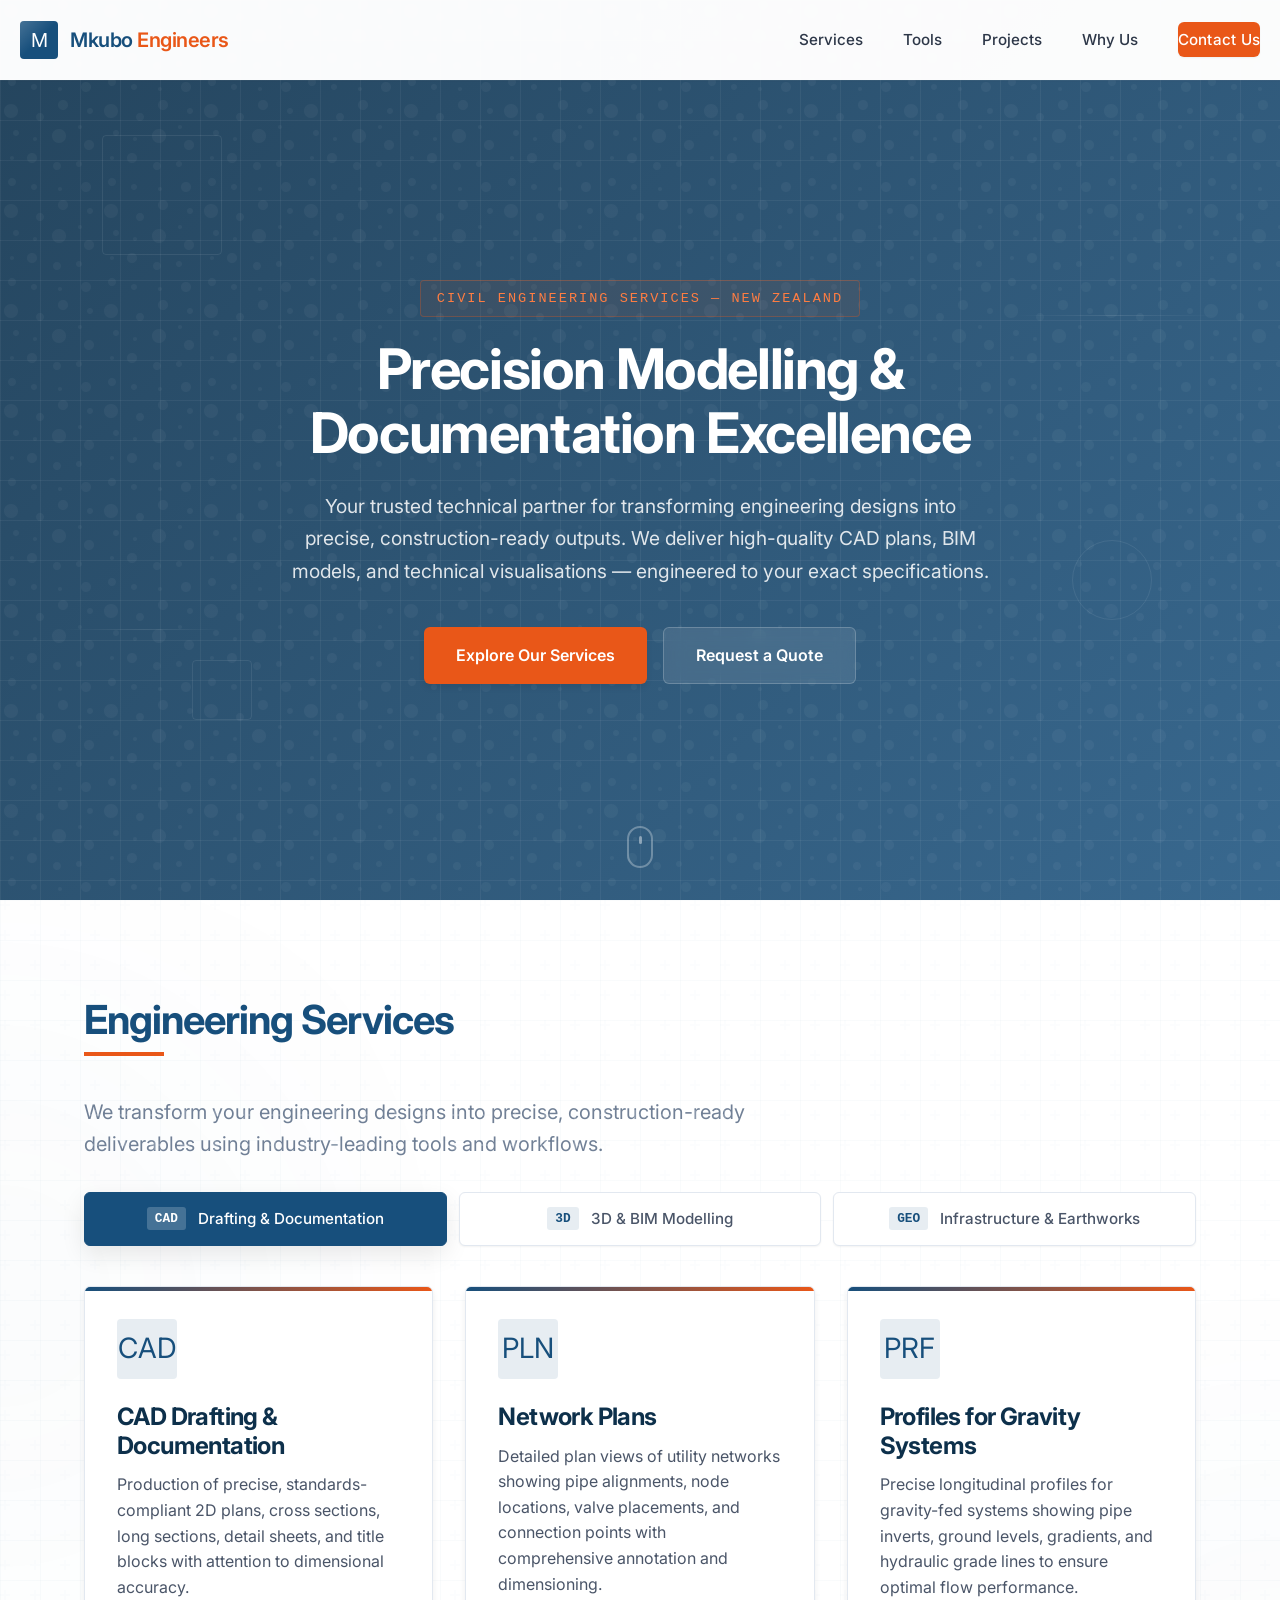
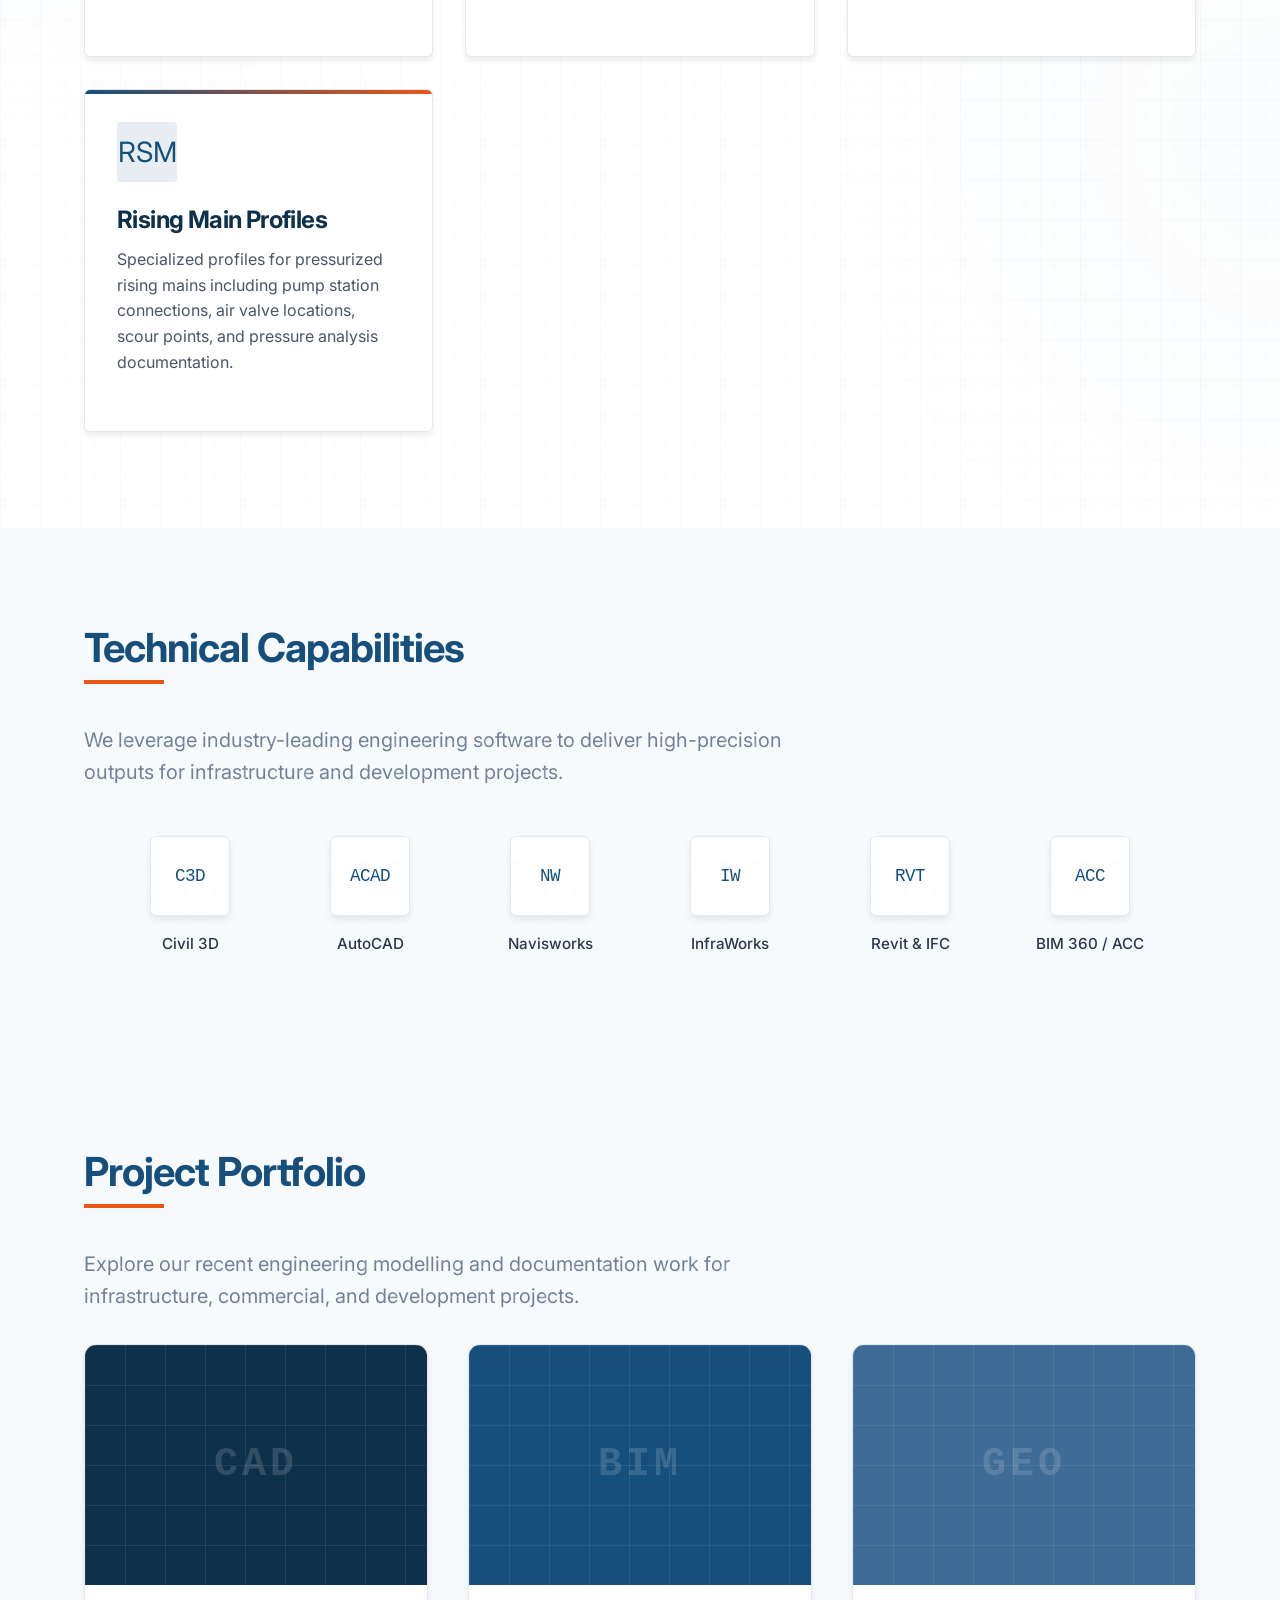
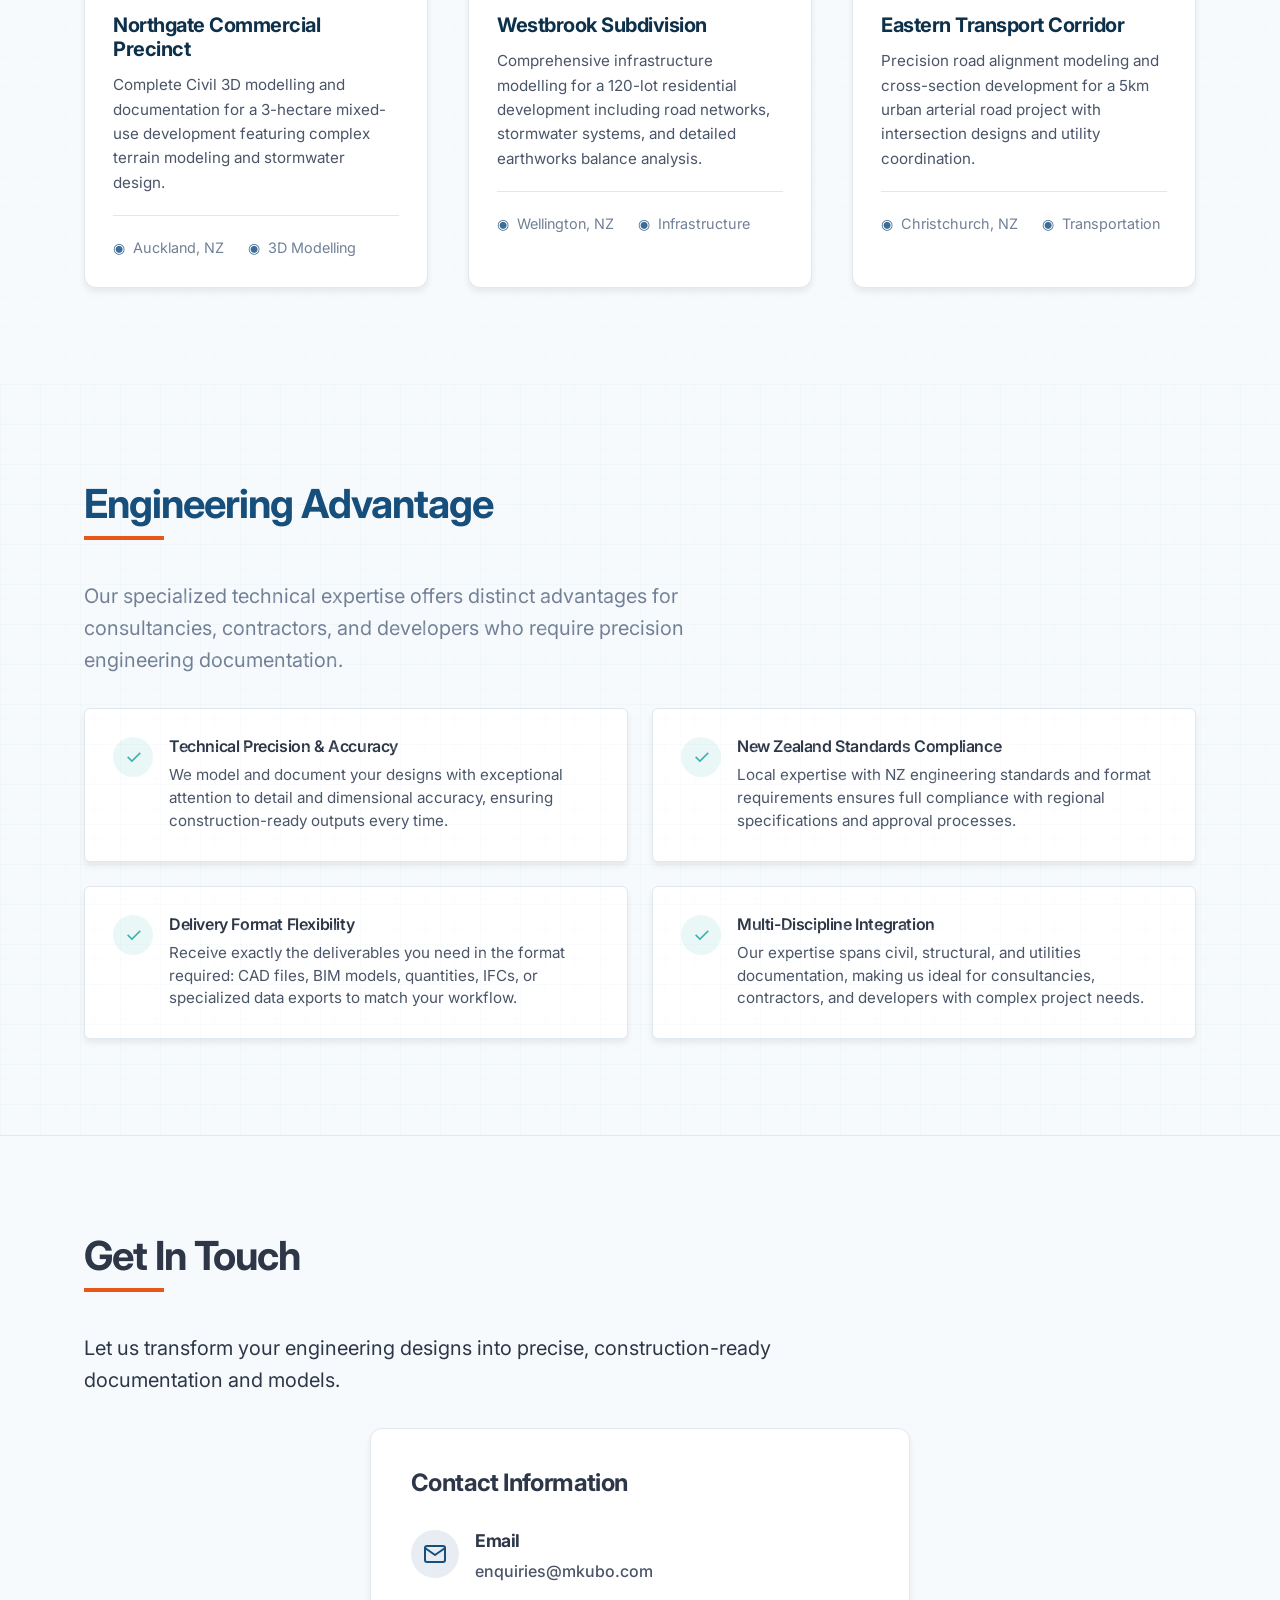
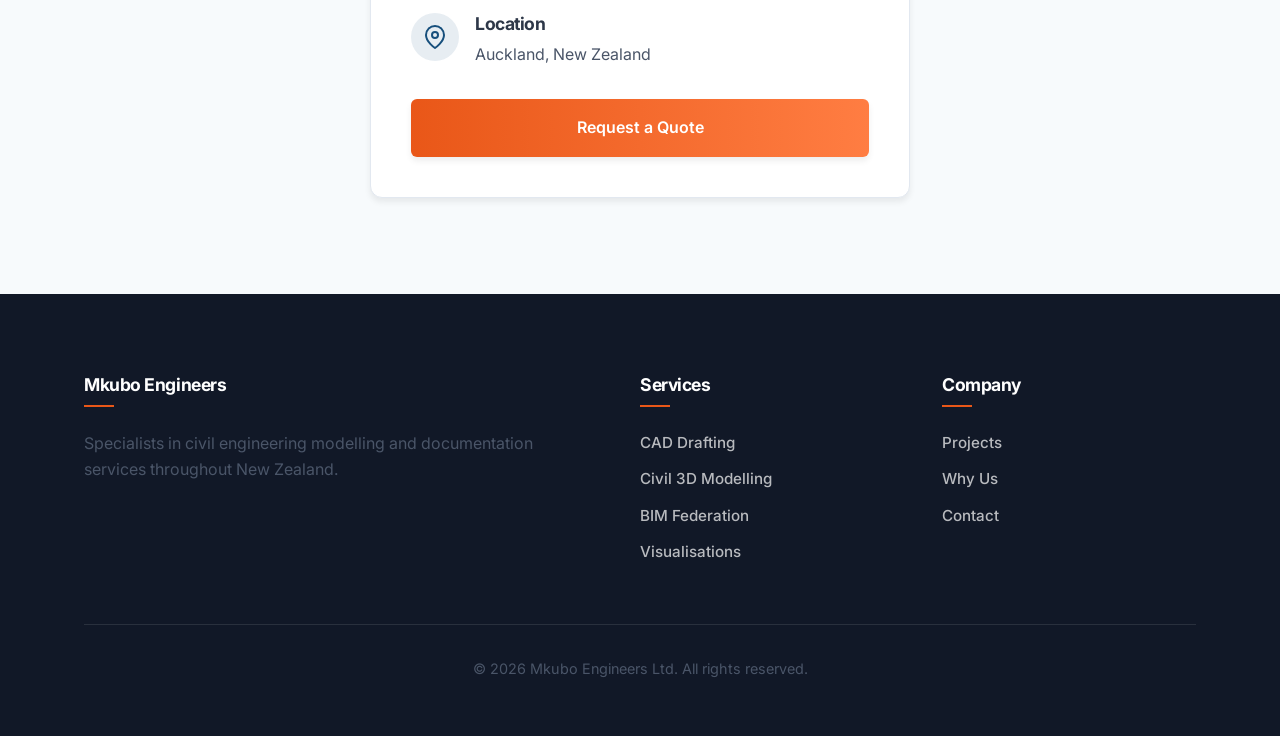
==== commit e58eb8aa: "update website styling" ====
--- a/index.html
+++ b/index.html
@@ -11,11 +11,9 @@
   <!-- Open Graph tags for social sharing -->
   <meta property="og:title" content="Mkubo Engineers - Civil Engineering Modelling Services" />
   <meta property="og:description" content="Transform your engineering designs into detailed, construction-ready outputs with our CAD and BIM expertise." />
-  <meta property="og:image" content="https://yourdomain.com/images/og-image.jpg" />
   
   <!-- Favicon -->
-  <link rel="icon" href="favicon.ico" />
-  <link rel="apple-touch-icon" href="apple-touch-icon.png" />
+  <link rel="icon" type="image/svg+xml" href="data:image/svg+xml,%3Csvg xmlns='http://www.w3.org/2000/svg' viewBox='0 0 32 32'%3E%3Crect width='32' height='32' rx='4' fill='%23174f7c'/%3E%3Ctext x='50%25' y='54%25' dominant-baseline='middle' text-anchor='middle' font-family='Inter,sans-serif' font-weight='700' font-size='18' fill='white'%3EM%3C/text%3E%3C/svg%3E" />
   
   <!-- External CSS -->
   <link rel="stylesheet" href="styles.css" />
@@ -44,16 +42,29 @@
 
   <section class="hero">
     <div class="hero-background"></div>
-    <div class="hero-pattern"></div>
-    <div class="hero-grid"></div>
+    <div class="hero-pattern" data-parallax="0.3"></div>
+    <div class="hero-grid" data-parallax="0.15"></div>
+    <div class="hero-shapes" aria-hidden="true">
+      <div class="hero-float hero-float-1" data-parallax="0.4"></div>
+      <div class="hero-float hero-float-2" data-parallax="0.55"></div>
+      <div class="hero-float hero-float-3" data-parallax="0.25"></div>
+      <div class="hero-line hero-line-1" data-parallax="0.2"></div>
+      <div class="hero-line hero-line-2" data-parallax="0.35"></div>
+    </div>
     <div class="container hero-content">
-      <h1>Civil Engineering Modelling & Documentation Excellence</h1>
+      <span class="hero-eyebrow">Civil Engineering Services — New Zealand</span>
+      <h1>Precision Modelling &amp;<br>Documentation Excellence</h1>
       <p>Your trusted technical partner for transforming engineering designs into precise, construction-ready outputs. We deliver high-quality CAD plans, BIM models, and technical visualisations — engineered to your exact specifications.</p>
       <div class="hero-buttons">
         <a href="#services" class="hero-cta">Explore Our Services</a>
-        <a href="#contact" class="hero-secondary">Request a Quote</a>
-      </div>
-    </div>
+        <a href="mailto:enquiries@mkubo.com?subject=Quote%20Request" class="hero-secondary">Request a Quote</a>
+      </div>
+    </div>
+    <a href="#services" class="scroll-indicator" aria-label="Scroll to services">
+      <div class="scroll-mouse">
+        <div class="scroll-wheel"></div>
+      </div>
+    </a>
   </section>
 
   <section id="services" class="services">
@@ -66,104 +77,104 @@
       <h2>Engineering Services</h2>
       <p class="section-subtitle">We transform your engineering designs into precise, construction-ready deliverables using industry-leading tools and workflows.</p>
       
-      <div class="services-grid">
-        <div class="service-card">
-          <div class="service-card-inner">
-            <div class="service-icon">
-              <span>CAD</span>
-            </div>
-            <h3>CAD Drafting & Documentation</h3>
-            <p>Production of precise, standards-compliant 2D plans, cross sections, long sections, detail sheets, and title blocks with attention to dimensional accuracy.</p>
-          </div>
-        </div>
-        
-        <div class="service-card">
-          <div class="service-card-inner">
-            <div class="service-icon">
-              <span>3D</span>
-            </div>
-            <h3>Civil 3D Modelling</h3>
-            <p>Advanced surface, corridor, and pipe network modelling based on your design parameters, producing outputs including profiles, sections, and quantity take-offs.</p>
-          </div>
-        </div>
-        
-        <div class="service-card">
-          <div class="service-card-inner">
-            <div class="service-icon">
-              <span>BIM</span>
-            </div>
-            <h3>BIM Federation & Clash Detection</h3>
-            <p>Multi-discipline model assembly and coordination in Navisworks for comprehensive clash analysis with structured issue tracking and resolution workflows.</p>
-          </div>
-        </div>
-        
-        <div class="service-card">
-          <div class="service-card-inner">
-            <div class="service-icon">
-              <span>VIZ</span>
-            </div>
-            <h3>InfraWorks Visualisations</h3>
-            <p>Creation of visually rich concept models and animations using your engineering data — optimized for stakeholder presentations and preliminary design reviews.</p>
-          </div>
-        </div>
-        
-        <div class="service-card">
-          <div class="service-card-inner">
-            <div class="service-icon">
-              <span>GEO</span>
-            </div>
-            <h3>Earthworks & Grading Models</h3>
-            <p>Comprehensive platform shaping to cut/fill balance and surface exports — built with precision directly from your terrain and layout specifications.</p>
-          </div>
-        </div>
-        
-        <div class="service-card">
-          <div class="service-card-inner">
-            <div class="service-icon">
-              <span>ROW</span>
-            </div>
-            <h3>Road Geometry & Utility Layouts</h3>
-            <p>Accurate modelling of road centerlines, alignments, and utility routes as per your design drawings, optimized for Civil 3D or GIS-compatible outputs.</p>
-          </div>
-        </div>
-        
-        <div class="service-card">
-          <div class="service-card-inner">
-            <div class="service-icon">
-              <span>WTR</span>
-            </div>
-            <h3>Three Water Pipe Networks</h3>
-            <p>Complete modelling of water supply, wastewater, and stormwater networks with detailed pipe layouts, sizing, and connectivity documentation to industry standards.</p>
-          </div>
-        </div>
-        
-        <div class="service-card">
-          <div class="service-card-inner">
-            <div class="service-icon">
-              <span>PLN</span>
-            </div>
-            <h3>Network Plans</h3>
-            <p>Detailed plan views of utility networks showing pipe alignments, node locations, valve placements, and connection points with comprehensive annotation and dimensioning.</p>
-          </div>
-        </div>
-        
-        <div class="service-card">
-          <div class="service-card-inner">
-            <div class="service-icon">
-              <span>PRF</span>
-            </div>
-            <h3>Profiles for Gravity Systems</h3>
-            <p>Precise longitudinal profiles for gravity-fed systems showing pipe inverts, ground levels, gradients, and hydraulic grade lines to ensure optimal flow performance.</p>
-          </div>
-        </div>
-        
-        <div class="service-card">
-          <div class="service-card-inner">
-            <div class="service-icon">
-              <span>RSM</span>
-            </div>
-            <h3>Rising Main Profiles</h3>
-            <p>Specialized profiles for pressurized rising mains including pump station connections, air valve locations, scour points, and pressure analysis documentation.</p>
+      <div class="services-tabs" role="tablist" aria-label="Service categories">
+        <button class="tab-btn active" role="tab" aria-selected="true" aria-controls="tab-drafting" data-tab="drafting">
+          <span class="tab-icon">CAD</span>
+          <span class="tab-label">Drafting &amp; Documentation</span>
+        </button>
+        <button class="tab-btn" role="tab" aria-selected="false" aria-controls="tab-modelling" data-tab="modelling">
+          <span class="tab-icon">3D</span>
+          <span class="tab-label">3D &amp; BIM Modelling</span>
+        </button>
+        <button class="tab-btn" role="tab" aria-selected="false" aria-controls="tab-infrastructure" data-tab="infrastructure">
+          <span class="tab-icon">GEO</span>
+          <span class="tab-label">Infrastructure &amp; Earthworks</span>
+        </button>
+      </div>
+      
+      <div class="tab-panels">
+        <div class="tab-panel active" id="tab-drafting" role="tabpanel">
+          <div class="services-grid">
+            <div class="service-card">
+              <div class="service-card-inner">
+                <div class="service-icon"><span>CAD</span></div>
+                <h3>CAD Drafting &amp; Documentation</h3>
+                <p>Production of precise, standards-compliant 2D plans, cross sections, long sections, detail sheets, and title blocks with attention to dimensional accuracy.</p>
+              </div>
+            </div>
+            <div class="service-card">
+              <div class="service-card-inner">
+                <div class="service-icon"><span>PLN</span></div>
+                <h3>Network Plans</h3>
+                <p>Detailed plan views of utility networks showing pipe alignments, node locations, valve placements, and connection points with comprehensive annotation and dimensioning.</p>
+              </div>
+            </div>
+            <div class="service-card">
+              <div class="service-card-inner">
+                <div class="service-icon"><span>PRF</span></div>
+                <h3>Profiles for Gravity Systems</h3>
+                <p>Precise longitudinal profiles for gravity-fed systems showing pipe inverts, ground levels, gradients, and hydraulic grade lines to ensure optimal flow performance.</p>
+              </div>
+            </div>
+            <div class="service-card">
+              <div class="service-card-inner">
+                <div class="service-icon"><span>RSM</span></div>
+                <h3>Rising Main Profiles</h3>
+                <p>Specialized profiles for pressurized rising mains including pump station connections, air valve locations, scour points, and pressure analysis documentation.</p>
+              </div>
+            </div>
+          </div>
+        </div>
+        
+        <div class="tab-panel" id="tab-modelling" role="tabpanel">
+          <div class="services-grid">
+            <div class="service-card">
+              <div class="service-card-inner">
+                <div class="service-icon"><span>3D</span></div>
+                <h3>Civil 3D Modelling</h3>
+                <p>Advanced surface, corridor, and pipe network modelling based on your design parameters, producing outputs including profiles, sections, and quantity take-offs.</p>
+              </div>
+            </div>
+            <div class="service-card">
+              <div class="service-card-inner">
+                <div class="service-icon"><span>BIM</span></div>
+                <h3>BIM Federation &amp; Clash Detection</h3>
+                <p>Multi-discipline model assembly and coordination in Navisworks for comprehensive clash analysis with structured issue tracking and resolution workflows.</p>
+              </div>
+            </div>
+            <div class="service-card">
+              <div class="service-card-inner">
+                <div class="service-icon"><span>VIZ</span></div>
+                <h3>InfraWorks Visualisations</h3>
+                <p>Creation of visually rich concept models and animations using your engineering data — optimized for stakeholder presentations and preliminary design reviews.</p>
+              </div>
+            </div>
+          </div>
+        </div>
+        
+        <div class="tab-panel" id="tab-infrastructure" role="tabpanel">
+          <div class="services-grid">
+            <div class="service-card">
+              <div class="service-card-inner">
+                <div class="service-icon"><span>GEO</span></div>
+                <h3>Earthworks &amp; Grading Models</h3>
+                <p>Comprehensive platform shaping to cut/fill balance and surface exports — built with precision directly from your terrain and layout specifications.</p>
+              </div>
+            </div>
+            <div class="service-card">
+              <div class="service-card-inner">
+                <div class="service-icon"><span>ROW</span></div>
+                <h3>Road Geometry &amp; Utility Layouts</h3>
+                <p>Accurate modelling of road centerlines, alignments, and utility routes as per your design drawings, optimized for Civil 3D or GIS-compatible outputs.</p>
+              </div>
+            </div>
+            <div class="service-card">
+              <div class="service-card-inner">
+                <div class="service-icon"><span>WTR</span></div>
+                <h3>Three Water Pipe Networks</h3>
+                <p>Complete modelling of water supply, wastewater, and stormwater networks with detailed pipe layouts, sizing, and connectivity documentation to industry standards.</p>
+              </div>
+            </div>
           </div>
         </div>
       </div>
@@ -179,42 +190,42 @@
       <div class="tech-logos">
         <div class="tech-logo">
           <div class="tech-logo-icon">
-            <img src="images/civil3d.png" alt="Autodesk Civil 3D logo" class="tech-logo-img" />
+            <span class="tech-logo-abbr">C3D</span>
           </div>
           <span class="tech-logo-name">Civil 3D</span>
         </div>
         
         <div class="tech-logo">
           <div class="tech-logo-icon">
-            <img src="images/autocad.png" alt="AutoCAD logo" class="tech-logo-img" />
+            <span class="tech-logo-abbr">ACAD</span>
           </div>
           <span class="tech-logo-name">AutoCAD</span>
         </div>
         
         <div class="tech-logo">
           <div class="tech-logo-icon">
-            <img src="images/navisworks.png" alt="Navisworks logo" class="tech-logo-img" />
+            <span class="tech-logo-abbr">NW</span>
           </div>
           <span class="tech-logo-name">Navisworks</span>
         </div>
         
         <div class="tech-logo">
           <div class="tech-logo-icon">
-            <img src="images/infraworks.png" alt="InfraWorks logo" class="tech-logo-img" />
+            <span class="tech-logo-abbr">IW</span>
           </div>
           <span class="tech-logo-name">InfraWorks</span>
         </div>
         
         <div class="tech-logo">
           <div class="tech-logo-icon">
-            <img src="images/revit.png" alt="Revit logo" class="tech-logo-img" />
+            <span class="tech-logo-abbr">RVT</span>
           </div>
           <span class="tech-logo-name">Revit & IFC</span>
         </div>
         
         <div class="tech-logo">
           <div class="tech-logo-icon">
-            <img src="images/bim360.png" alt="BIM 360 logo" class="tech-logo-img" />
+            <span class="tech-logo-abbr">ACC</span>
           </div>
           <span class="tech-logo-name">BIM 360 / ACC</span>
         </div>
@@ -230,8 +241,8 @@
       
       <div class="project-grid">
         <div class="project-card">
-          <div class="project-image">
-            <img src="images/project1.jpg" alt="Commercial Development Project" />
+          <div class="project-image project-placeholder project-placeholder-1">
+            <div class="project-placeholder-label">CAD</div>
             <div class="project-overlay">
               <span class="project-category">Commercial Development</span>
             </div>
@@ -253,8 +264,8 @@
         </div>
         
         <div class="project-card">
-          <div class="project-image">
-            <img src="images/project2.jpg" alt="Residential Subdivision" />
+          <div class="project-image project-placeholder project-placeholder-2">
+            <div class="project-placeholder-label">BIM</div>
             <div class="project-overlay">
               <span class="project-category">Residential Infrastructure</span>
             </div>
@@ -276,8 +287,8 @@
         </div>
         
         <div class="project-card">
-          <div class="project-image">
-            <img src="images/project3.jpg" alt="Transportation Corridor" />
+          <div class="project-image project-placeholder project-placeholder-3">
+            <div class="project-placeholder-label">GEO</div>
             <div class="project-overlay">
               <span class="project-category">Transportation</span>
             </div>
@@ -349,34 +360,24 @@
       <h2>Get In Touch</h2>
       <p class="section-subtitle">Let us transform your engineering designs into precise, construction-ready documentation and models.</p>
       
-      <div class="contact-grid">
+      <div class="contact-grid contact-grid-centered">
         <div>
           <div class="contact-info-card">
             <h3 class="contact-info-title">Contact Information</h3>
             <div class="contact-info-items">
               <div class="contact-info-item">
                 <div class="contact-info-icon">
-                  <svg xmlns="https://www.w3.org/2000/svg" width="24" height="24" viewBox="0 0 24 24" fill="none" stroke="currentColor" stroke-width="2" stroke-linecap="round" stroke-linejoin="round"><path d="M4 4h16c1.1 0 2 .9 2 2v12c0 1.1-.9 2-2 2H4c-1.1 0-2-.9-2-2V6c0-1.1.9-2 2-2z"></path><polyline points="22,6 12,13 2,6"></polyline></svg>
+                  <svg xmlns="http://www.w3.org/2000/svg" width="24" height="24" viewBox="0 0 24 24" fill="none" stroke="currentColor" stroke-width="2" stroke-linecap="round" stroke-linejoin="round"><path d="M4 4h16c1.1 0 2 .9 2 2v12c0 1.1-.9 2-2 2H4c-1.1 0-2-.9-2-2V6c0-1.1.9-2 2-2z"></path><polyline points="22,6 12,13 2,6"></polyline></svg>
                 </div>
                 <div class="contact-info-content">
                   <h4>Email</h4>
-                  <a href="mailto:info@mkuboengineers.co.nz">info@mkuboengineers.co.nz</a>
+                  <a href="mailto:enquiries@mkubo.com">enquiries@mkubo.com</a>
                 </div>
               </div>
               
               <div class="contact-info-item">
                 <div class="contact-info-icon">
-                  <svg xmlns="https://www.w3.org/2000/svg" width="24" height="24" viewBox="0 0 24 24" fill="none" stroke="currentColor" stroke-width="2" stroke-linecap="round" stroke-linejoin="round"><path d="M22 16.92v3a2 2 0 0 1-2.18 2 19.79 19.79 0 0 1-8.63-3.07 19.5 19.5 0 0 1-6-6 19.79 19.79 0 0 1-3.07-8.67A2 2 0 0 1 4.11 2h3a2 2 0 0 1 2 1.72 12.84 12.84 0 0 0 .7 2.81 2 2 0 0 1-.45 2.11L8.09 9.91a16 16 0 0 0 6 6l1.27-1.27a2 2 0 0 1 2.11-.45 12.84 12.84 0 0 0 2.81.7A2 2 0 0 1 22 16.92z"></path></svg>
-                </div>
-                <div class="contact-info-content">
-                  <h4>Phone</h4>
-                  <a href="tel:+6491234567">+64 9 123 4567</a>
-                </div>
-              </div>
-              
-              <div class="contact-info-item">
-                <div class="contact-info-icon">
-                  <svg xmlns="https://www.w3.org/2000/svg" width="24" height="24" viewBox="0 0 24 24" fill="none" stroke="currentColor" stroke-width="2" stroke-linecap="round" stroke-linejoin="round"><path d="M21 10c0 7-9 13-9 13s-9-6-9-13a9 9 0 0 1 18 0z"></path><circle cx="12" cy="10" r="3"></circle></svg>
+                  <svg xmlns="http://www.w3.org/2000/svg" width="24" height="24" viewBox="0 0 24 24" fill="none" stroke="currentColor" stroke-width="2" stroke-linecap="round" stroke-linejoin="round"><path d="M21 10c0 7-9 13-9 13s-9-6-9-13a9 9 0 0 1 18 0z"></path><circle cx="12" cy="10" r="3"></circle></svg>
                 </div>
                 <div class="contact-info-content">
                   <h4>Location</h4>
@@ -384,43 +385,9 @@
                 </div>
               </div>
             </div>
-          </div>
-        </div>
-        
-        <div class="contact-form">
-          <div class="form-header">
-            <h3 class="form-title">Project Inquiry</h3>
-            <p class="form-subtitle">Tell us about your engineering documentation needs</p>
-          </div>
-          
-          <form id="contactForm" action="https://formspree.io/f/your-form-id" method="POST" enctype="multipart/form-data">
-            <div class="form-group">
-              <label for="name">Name</label>
-              <input type="text" id="name" name="name" placeholder="Your name" required />
-            </div>
             
-            <div class="form-group">
-              <label for="email">Email</label>
-              <input type="email" id="email" name="email" placeholder="Your email address" required />
-            </div>
-            
-            <div class="form-group">
-              <label for="message">Project Details</label>
-              <textarea id="message" name="message" rows="4" placeholder="Describe your engineering documentation needs" required></textarea>
-            </div>
-            
-            <div class="form-group">
-              <div class="file-upload">
-                <div class="file-icon">📁</div>
-                <label class="file-label">Upload Files (Optional)</label>
-                <span class="file-hint">Max 10MB - CAD, PDF, or image files</span>
-                <input type="file" id="file" name="file" accept=".dwg,.pdf,.dxf,.jpg,.png" />
-              </div>
-            </div>
-            
-            <div id="form-status"></div>
-            <button type="submit" class="submit-button">Submit Inquiry</button>
-          </form>
+            <a href="mailto:enquiries@mkubo.com?subject=Quote%20Request" class="contact-cta-button">Request a Quote</a>
+          </div>
         </div>
       </div>
     </div>
@@ -445,23 +412,14 @@
         <div class="footer-col">
           <h3 class="footer-heading">Company</h3>
           <ul class="footer-links">
-            <li><a href="#">About Us</a></li>
             <li><a href="#projects">Projects</a></li>
-            <li><a href="#">Careers</a></li>
+            <li><a href="#benefits">Why Us</a></li>
             <li><a href="#contact">Contact</a></li>
           </ul>
         </div>
-        <div class="footer-col">
-          <h3 class="footer-heading">Connect</h3>
-          <div class="social-links">
-            <a href="#" class="social-link" aria-label="LinkedIn">in</a>
-            <a href="#" class="social-link" aria-label="Twitter">t</a>
-            <a href="#" class="social-link" aria-label="Facebook">f</a>
-          </div>
-        </div>
       </div>
       <div class="footer-bottom">
-        <p>&copy; 2025 Mkubo Engineers. All rights reserved.</p>
+        <p>&copy; <span id="footer-year"></span> Mkubo Engineers Ltd. All rights reserved.</p>
       </div>
     </div>
   </footer>
--- a/styles.css
+++ b/styles.css
@@ -33,7 +33,7 @@
   --radius-sm: 4px;
   --radius: 6px;
   --radius-lg: 12px;
-  --grid-pattern: url("data:image/svg+xml,%3Csvg width='60' height='60' viewBox='0 0 60 60' xmlns='https://www.w3.org/2000/svg'%3E%3Cg fill='none' fill-rule='evenodd'%3E%3Cg fill='%23f0f4f8' fill-opacity='0.4'%3E%3Cpath d='M36 34v-4h-2v4h-4v2h4v4h2v-4h4v-2h-4zm0-30V0h-2v4h-4v2h4v4h2V6h4V4h-4zM6 34v-4H4v4H0v2h4v4h2v-4h4v-2H6zM6 4V0H4v4H0v2h4v4h2V6h4V4H6z'/%3E%3C/g%3E%3C/g%3E%3C/svg%3E");
+  --grid-pattern: url("data:image/svg+xml,%3Csvg width='60' height='60' viewBox='0 0 60 60' xmlns='http://www.w3.org/2000/svg'%3E%3Cg fill='none' fill-rule='evenodd'%3E%3Cg fill='%23f0f4f8' fill-opacity='0.4'%3E%3Cpath d='M36 34v-4h-2v4h-4v2h4v4h2v-4h4v-2h-4zm0-30V0h-2v4h-4v2h4v4h2V6h4V4h-4zM6 34v-4H4v4H0v2h4v4h2v-4h4v-2H6zM6 4V0H4v4H0v2h4v4h2V6h4V4H6z'/%3E%3C/g%3E%3C/g%3E%3C/svg%3E");
 }
 
 /* Typography */
@@ -281,7 +281,11 @@
 /* Hero Section */
 .hero {
   position: relative;
-  padding: 10rem 0 8rem;
+  padding: 10rem 0 6rem;
+  min-height: 100vh;
+  display: flex;
+  flex-direction: column;
+  justify-content: center;
   overflow: hidden;
   background-color: var(--primary-dark);
 }
@@ -302,7 +306,7 @@
   left: 0;
   right: 0;
   bottom: 0;
-  background-image: url("data:image/svg+xml,%3Csvg width='100' height='100' viewBox='0 0 100 100' xmlns='https://www.w3.org/2000/svg'%3E%3Cpath d='M11 18c3.866 0 7-3.134 7-7s-3.134-7-7-7-7 3.134-7 7 3.134 7 7 7zm48 25c3.866 0 7-3.134 7-7s-3.134-7-7-7-7 3.134-7 7 3.134 7 7 7zm-43-7c1.657 0 3-1.343 3-3s-1.343-3-3-3-3 1.343-3 3 1.343 3 3 3zm63 31c1.657 0 3-1.343 3-3s-1.343-3-3-3-3 1.343-3 3 1.343 3 3 3zM34 90c1.657 0 3-1.343 3-3s-1.343-3-3-3-3 1.343-3 3 1.343 3 3 3zm56-76c1.657 0 3-1.343 3-3s-1.343-3-3-3-3 1.343-3 3 1.343 3 3 3zM12 86c2.21 0 4-1.79 4-4s-1.79-4-4-4-4 1.79-4 4 1.79 4 4 4zm28-65c2.21 0 4-1.79 4-4s-1.79-4-4-4-4 1.79-4 4 1.79 4 4 4zm23-11c2.76 0 5-2.24 5-5s-2.24-5-5-5-5 2.24-5 5 2.24 5 5 5zm-6 60c2.21 0 4-1.79 4-4s-1.79-4-4-4-4 1.79-4 4 1.79 4 4 4zm29 22c2.76 0 5-2.24 5-5s-2.24-5-5-5-5 2.24-5 5 2.24 5 5 5zM32 63c2.76 0 5-2.24 5-5s-2.24-5-5-5-5 2.24-5 5 2.24 5 5 5zm57-13c2.76 0 5-2.24 5-5s-2.24-5-5-5-5 2.24-5 5 2.24 5 5 5zm-9-21c1.105 0 2-.895 2-2s-.895-2-2-2-2 .895-2 2 .895 2 2 2zM60 91c1.105 0 2-.895 2-2s-.895-2-2-2-2 .895-2 2 .895 2 2 2zM35 41c1.105 0 2-.895 2-2s-.895-2-2-2-2 .895-2 2 .895 2 2 2zM12 60c1.105 0 2-.895 2-2s-.895-2-2-2-2 .895-2 2 .895 2 2 2z' fill='%23ffffff' fill-opacity='0.05' fill-rule='evenodd'/%3E%3C/svg%3E");
+  background-image: url("data:image/svg+xml,%3Csvg width='100' height='100' viewBox='0 0 100 100' xmlns='http://www.w3.org/2000/svg'%3E%3Cpath d='M11 18c3.866 0 7-3.134 7-7s-3.134-7-7-7-7 3.134-7 7 3.134 7 7 7zm48 25c3.866 0 7-3.134 7-7s-3.134-7-7-7-7 3.134-7 7 3.134 7 7 7zm-43-7c1.657 0 3-1.343 3-3s-1.343-3-3-3-3 1.343-3 3 1.343 3 3 3zm63 31c1.657 0 3-1.343 3-3s-1.343-3-3-3-3 1.343-3 3 1.343 3 3 3zM34 90c1.657 0 3-1.343 3-3s-1.343-3-3-3-3 1.343-3 3 1.343 3 3 3zm56-76c1.657 0 3-1.343 3-3s-1.343-3-3-3-3 1.343-3 3 1.343 3 3 3zM12 86c2.21 0 4-1.79 4-4s-1.79-4-4-4-4 1.79-4 4 1.79 4 4 4zm28-65c2.21 0 4-1.79 4-4s-1.79-4-4-4-4 1.79-4 4 1.79 4 4 4zm23-11c2.76 0 5-2.24 5-5s-2.24-5-5-5-5 2.24-5 5 2.24 5 5 5zm-6 60c2.21 0 4-1.79 4-4s-1.79-4-4-4-4 1.79-4 4 1.79 4 4 4zm29 22c2.76 0 5-2.24 5-5s-2.24-5-5-5-5 2.24-5 5 2.24 5 5 5zM32 63c2.76 0 5-2.24 5-5s-2.24-5-5-5-5 2.24-5 5 2.24 5 5 5zm57-13c2.76 0 5-2.24 5-5s-2.24-5-5-5-5 2.24-5 5 2.24 5 5 5zm-9-21c1.105 0 2-.895 2-2s-.895-2-2-2-2 .895-2 2 .895 2 2 2zM60 91c1.105 0 2-.895 2-2s-.895-2-2-2-2 .895-2 2 .895 2 2 2zM35 41c1.105 0 2-.895 2-2s-.895-2-2-2-2 .895-2 2 .895 2 2 2zM12 60c1.105 0 2-.895 2-2s-.895-2-2-2-2 .895-2 2 .895 2 2 2z' fill='%23ffffff' fill-opacity='0.05' fill-rule='evenodd'/%3E%3C/svg%3E");
   opacity: 0.8;
   z-index: 2;
 }
@@ -320,6 +324,78 @@
   z-index: 3;
 }
 
+.hero-shapes {
+  position: absolute;
+  top: 0;
+  left: 0;
+  right: 0;
+  bottom: 0;
+  z-index: 4;
+  pointer-events: none;
+  overflow: hidden;
+}
+
+.hero-float {
+  position: absolute;
+  border: 1px solid rgba(255, 255, 255, 0.08);
+  border-radius: var(--radius-sm);
+}
+
+.hero-float-1 {
+  width: 120px;
+  height: 120px;
+  top: 15%;
+  left: 8%;
+  transform: rotate(15deg);
+  animation: heroFloat 8s ease-in-out infinite;
+}
+
+.hero-float-2 {
+  width: 80px;
+  height: 80px;
+  top: 60%;
+  right: 10%;
+  border-radius: 50%;
+  animation: heroFloat 6s ease-in-out infinite 1s;
+}
+
+.hero-float-3 {
+  width: 60px;
+  height: 60px;
+  bottom: 20%;
+  left: 15%;
+  transform: rotate(-10deg);
+  animation: heroFloat 7s ease-in-out infinite 2s;
+}
+
+.hero-line {
+  position: absolute;
+  height: 1px;
+  background: linear-gradient(90deg, transparent, rgba(255, 255, 255, 0.1), transparent);
+}
+
+.hero-line-1 {
+  width: 200px;
+  top: 35%;
+  right: 5%;
+  transform: rotate(-5deg);
+}
+
+.hero-line-2 {
+  width: 160px;
+  bottom: 30%;
+  left: 5%;
+  transform: rotate(3deg);
+}
+
+@keyframes heroFloat {
+  0%, 100% { transform: translateY(0) rotate(var(--r, 0deg)); }
+  50% { transform: translateY(-20px) rotate(var(--r, 0deg)); }
+}
+
+.hero-float-1 { --r: 15deg; }
+.hero-float-3 { --r: -10deg; }
+
 .hero-content {
   position: relative;
   z-index: 5;
@@ -329,20 +405,74 @@
   text-align: center;
 }
 
+.hero-eyebrow {
+  display: inline-block;
+  font-family: 'Roboto Mono', monospace;
+  font-size: 0.85rem;
+  font-weight: 500;
+  letter-spacing: 2px;
+  text-transform: uppercase;
+  color: var(--secondary-light);
+  margin-bottom: 1.25rem;
+  padding: 0.4rem 1rem;
+  border: 1px solid rgba(233, 87, 24, 0.3);
+  border-radius: var(--radius-sm);
+  background: rgba(233, 87, 24, 0.08);
+}
+
 .hero-content h1 {
   color: white;
   margin-bottom: 1.5rem;
   font-size: clamp(2.5rem, 5vw, 3.5rem);
-  line-height: 1.2;
+  line-height: 1.15;
 }
 
 .hero-content p {
-  color: rgba(255, 255, 255, 0.9);
-  font-size: 1.25rem;
+  color: rgba(255, 255, 255, 0.85);
+  font-size: 1.2rem;
   margin-bottom: 2.5rem;
   max-width: 700px;
   margin-left: auto;
   margin-right: auto;
+  line-height: 1.7;
+}
+
+.scroll-indicator {
+  position: absolute;
+  bottom: 2rem;
+  left: 50%;
+  transform: translateX(-50%);
+  z-index: 5;
+  opacity: 0.6;
+  transition: opacity 0.3s;
+}
+
+.scroll-indicator:hover {
+  opacity: 1;
+}
+
+.scroll-mouse {
+  width: 26px;
+  height: 42px;
+  border: 2px solid rgba(255, 255, 255, 0.5);
+  border-radius: 13px;
+  display: flex;
+  justify-content: center;
+  padding-top: 8px;
+}
+
+.scroll-wheel {
+  width: 3px;
+  height: 8px;
+  background: rgba(255, 255, 255, 0.7);
+  border-radius: 2px;
+  animation: scrollPulse 1.5s ease-in-out infinite;
+}
+
+@keyframes scrollPulse {
+  0% { opacity: 1; transform: translateY(0); }
+  50% { opacity: 0.3; transform: translateY(6px); }
+  100% { opacity: 1; transform: translateY(0); }
 }
 
 .hero-buttons {
@@ -458,6 +588,89 @@
   transform: scale(1.05);
 }
 
+.services-tabs {
+  display: flex;
+  gap: 0.75rem;
+  margin-bottom: 2.5rem;
+  position: relative;
+  z-index: 1;
+  flex-wrap: wrap;
+}
+
+.tab-btn {
+  display: flex;
+  align-items: center;
+  gap: 0.75rem;
+  padding: 0.9rem 1.5rem;
+  border: 1px solid var(--border-color);
+  border-radius: var(--radius);
+  background: var(--bg-color);
+  cursor: pointer;
+  font-family: 'Inter', sans-serif;
+  font-size: 0.95rem;
+  font-weight: 500;
+  color: var(--text-light);
+  transition: var(--transition);
+  box-shadow: var(--shadow-sm);
+  flex: 1;
+  min-width: 0;
+  justify-content: center;
+}
+
+.tab-btn:hover {
+  border-color: var(--primary-light);
+  color: var(--primary-color);
+  box-shadow: var(--shadow);
+}
+
+.tab-btn.active {
+  background: var(--primary-color);
+  color: white;
+  border-color: var(--primary-color);
+  box-shadow: var(--shadow-md);
+}
+
+.tab-icon {
+  font-family: 'Roboto Mono', monospace;
+  font-weight: 600;
+  font-size: 0.8rem;
+  padding: 0.25rem 0.5rem;
+  border-radius: 3px;
+  background: rgba(23, 79, 124, 0.1);
+  color: var(--primary-color);
+  flex-shrink: 0;
+}
+
+.tab-btn.active .tab-icon {
+  background: rgba(255, 255, 255, 0.2);
+  color: white;
+}
+
+.tab-label {
+  white-space: nowrap;
+  overflow: hidden;
+  text-overflow: ellipsis;
+}
+
+.tab-panels {
+  position: relative;
+  z-index: 1;
+}
+
+.tab-panel {
+  display: none;
+  animation: tabFadeIn 0.3s ease-out;
+}
+
+.tab-panel.active {
+  display: block;
+}
+
+@keyframes tabFadeIn {
+  from { opacity: 0; transform: translateY(8px); }
+  to { opacity: 1; transform: translateY(0); }
+}
+
 /* Technology Section */
 .technology {
   position: relative;
@@ -510,6 +723,14 @@
   width: 50px;
   height: 50px;
   object-fit: contain;
+}
+
+.tech-logo-abbr {
+  font-family: 'Roboto Mono', monospace;
+  font-weight: 500;
+  font-size: 1.1rem;
+  color: var(--primary-color);
+  letter-spacing: -0.5px;
 }
 
 .tech-logo-name {
@@ -621,6 +842,38 @@
 
 .project-card:hover .project-image img {
   transform: scale(1.05);
+}
+
+.project-placeholder {
+  display: flex;
+  align-items: center;
+  justify-content: center;
+  background-size: 40px 40px;
+  background-image: 
+    linear-gradient(to right, rgba(255,255,255,0.08) 1px, transparent 1px),
+    linear-gradient(to bottom, rgba(255,255,255,0.08) 1px, transparent 1px);
+}
+
+.project-placeholder-1 {
+  background-color: var(--primary-dark);
+}
+
+.project-placeholder-2 {
+  background-color: var(--primary-color);
+}
+
+.project-placeholder-3 {
+  background-color: var(--primary-light);
+}
+
+.project-placeholder-label {
+  font-family: 'Roboto Mono', monospace;
+  font-size: 2.5rem;
+  font-weight: 700;
+  color: rgba(255, 255, 255, 0.15);
+  letter-spacing: 4px;
+  text-transform: uppercase;
+  z-index: 1;
 }
 
 .project-overlay {
@@ -851,6 +1104,39 @@
 .contact-info-content a:hover {
   color: var(--secondary-color);
   text-decoration: underline;
+}
+
+.contact-grid-centered {
+  display: flex;
+  justify-content: center;
+}
+
+.contact-grid-centered > div {
+  width: 100%;
+  max-width: 540px;
+}
+
+.contact-cta-button {
+  display: inline-flex;
+  align-items: center;
+  justify-content: center;
+  width: 100%;
+  margin-top: 2rem;
+  background: linear-gradient(90deg, var(--secondary-color), var(--secondary-light));
+  color: white;
+  padding: 1rem 2rem;
+  border-radius: var(--radius);
+  font-weight: 600;
+  font-size: 1rem;
+  text-align: center;
+  transition: var(--transition);
+  box-shadow: var(--shadow);
+}
+
+.contact-cta-button:hover {
+  transform: translateY(-3px);
+  box-shadow: var(--shadow-md);
+  color: white;
 }
 
 .contact-form {
@@ -1241,6 +1527,18 @@
   animation: fadeInUp 0.5s ease-out forwards;
 }
 
+@media (prefers-reduced-motion: reduce) {
+  .hero-float,
+  .scroll-wheel,
+  .tab-panel {
+    animation: none;
+  }
+  
+  [data-parallax] {
+    transform: none !important;
+  }
+}
+
 /* Responsive design */
 @media (min-width: 768px) {
   h2 {
@@ -1285,7 +1583,7 @@
   }
   
   .footer-grid {
-    grid-template-columns: 2fr 1fr 1fr 1fr;
+    grid-template-columns: 2fr 1fr 1fr;
   }
   
   .hero-content {
@@ -1352,6 +1650,11 @@
     padding: 8rem 0 6rem;
   }
   
+  .hero-eyebrow {
+    font-size: 0.7rem;
+    letter-spacing: 1px;
+  }
+  
   .hero-buttons {
     flex-direction: column;
     gap: 1rem;
@@ -1362,6 +1665,26 @@
     width: 100%;
   }
   
+  .hero-float-1,
+  .hero-float-2,
+  .hero-float-3,
+  .hero-line-1,
+  .hero-line-2 {
+    display: none;
+  }
+  
+  .scroll-indicator {
+    display: none;
+  }
+  
+  .services-tabs {
+    flex-direction: column;
+  }
+  
+  .tab-btn {
+    justify-content: flex-start;
+  }
+  
   .service-card {
     max-width: 100%;
   }
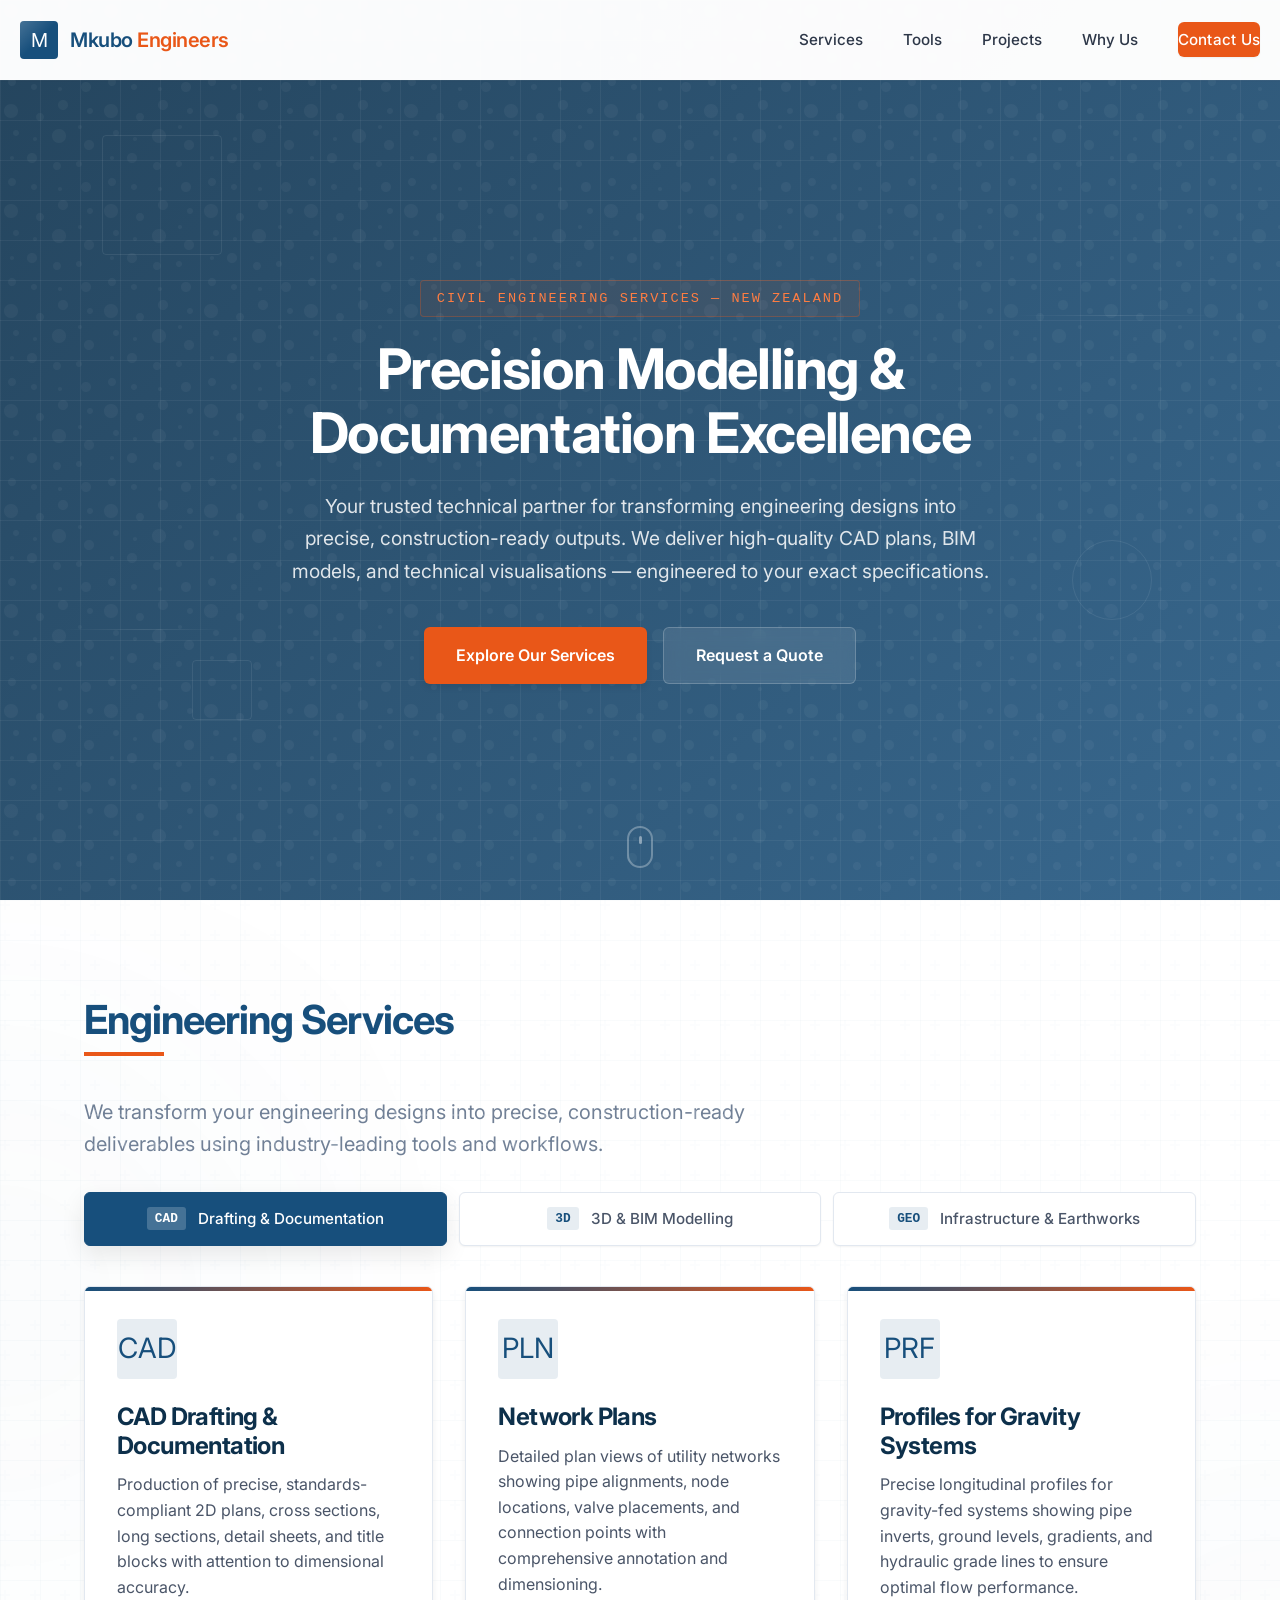
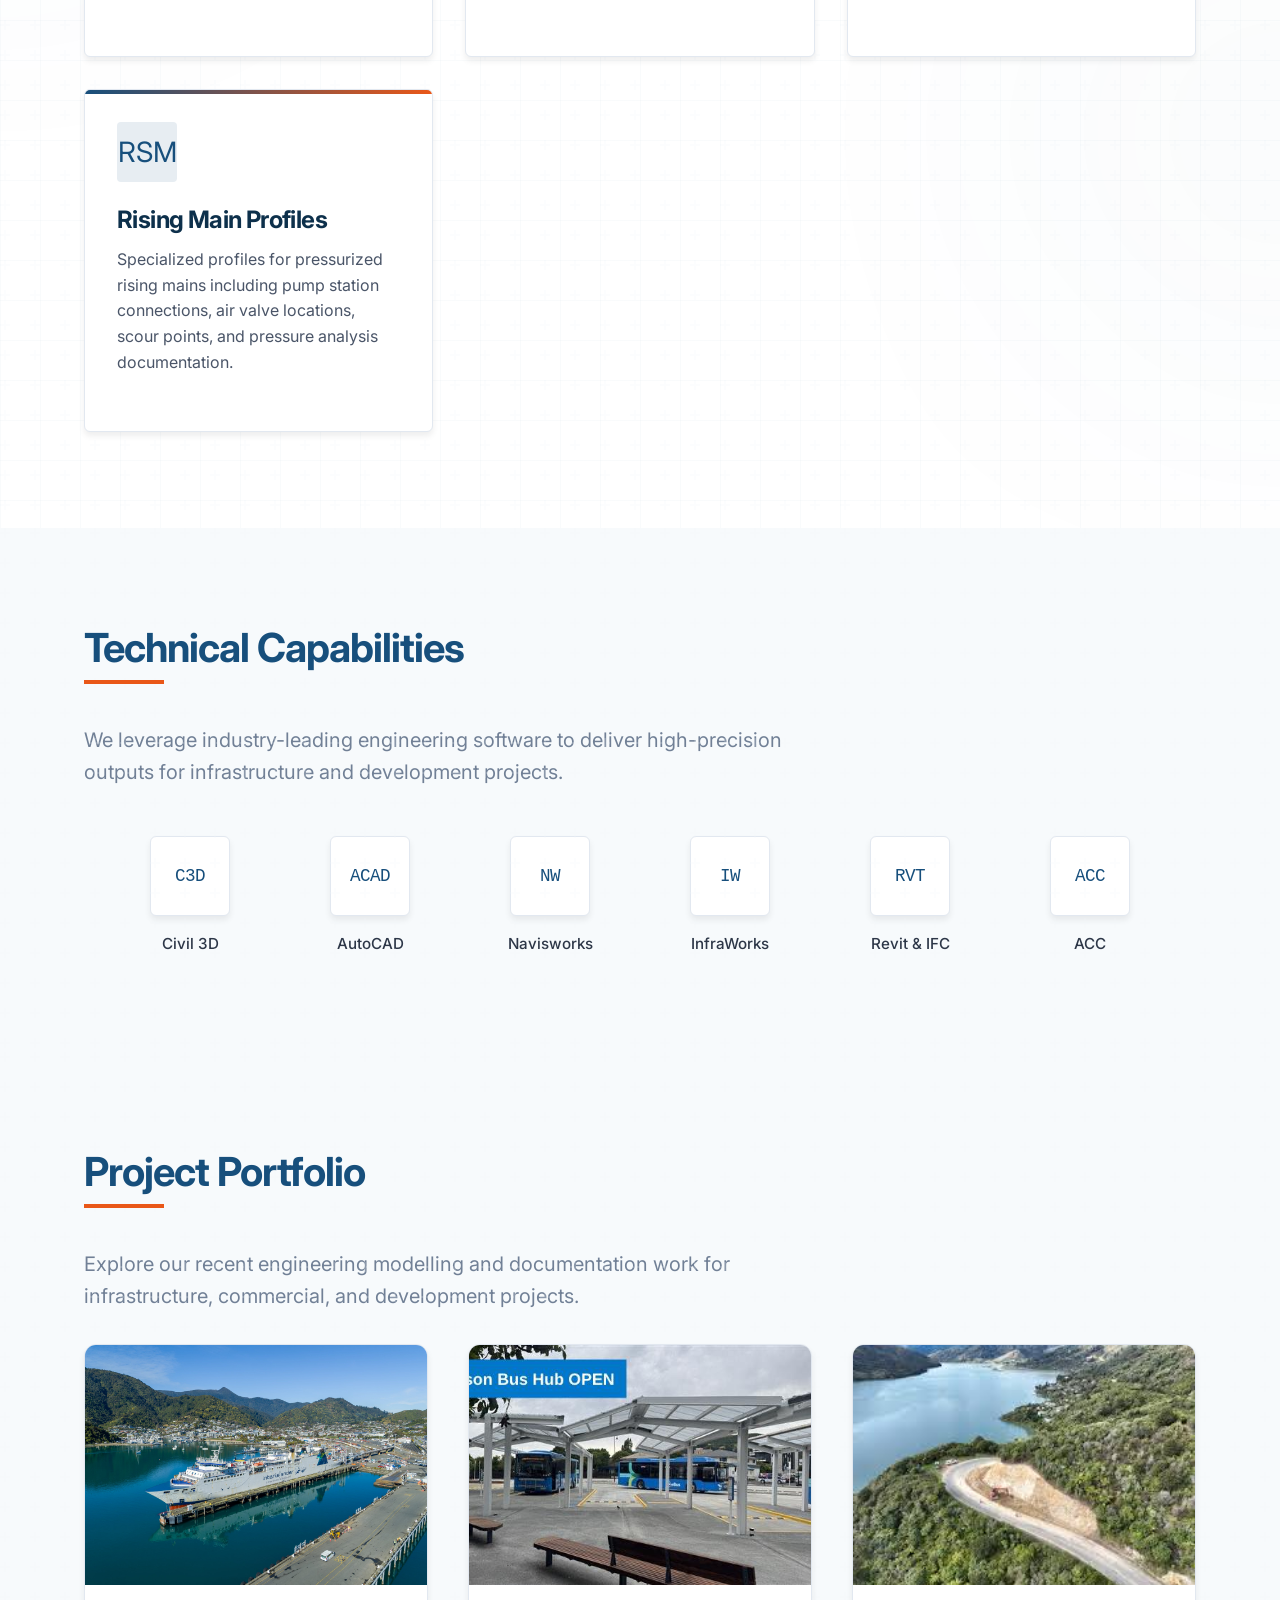
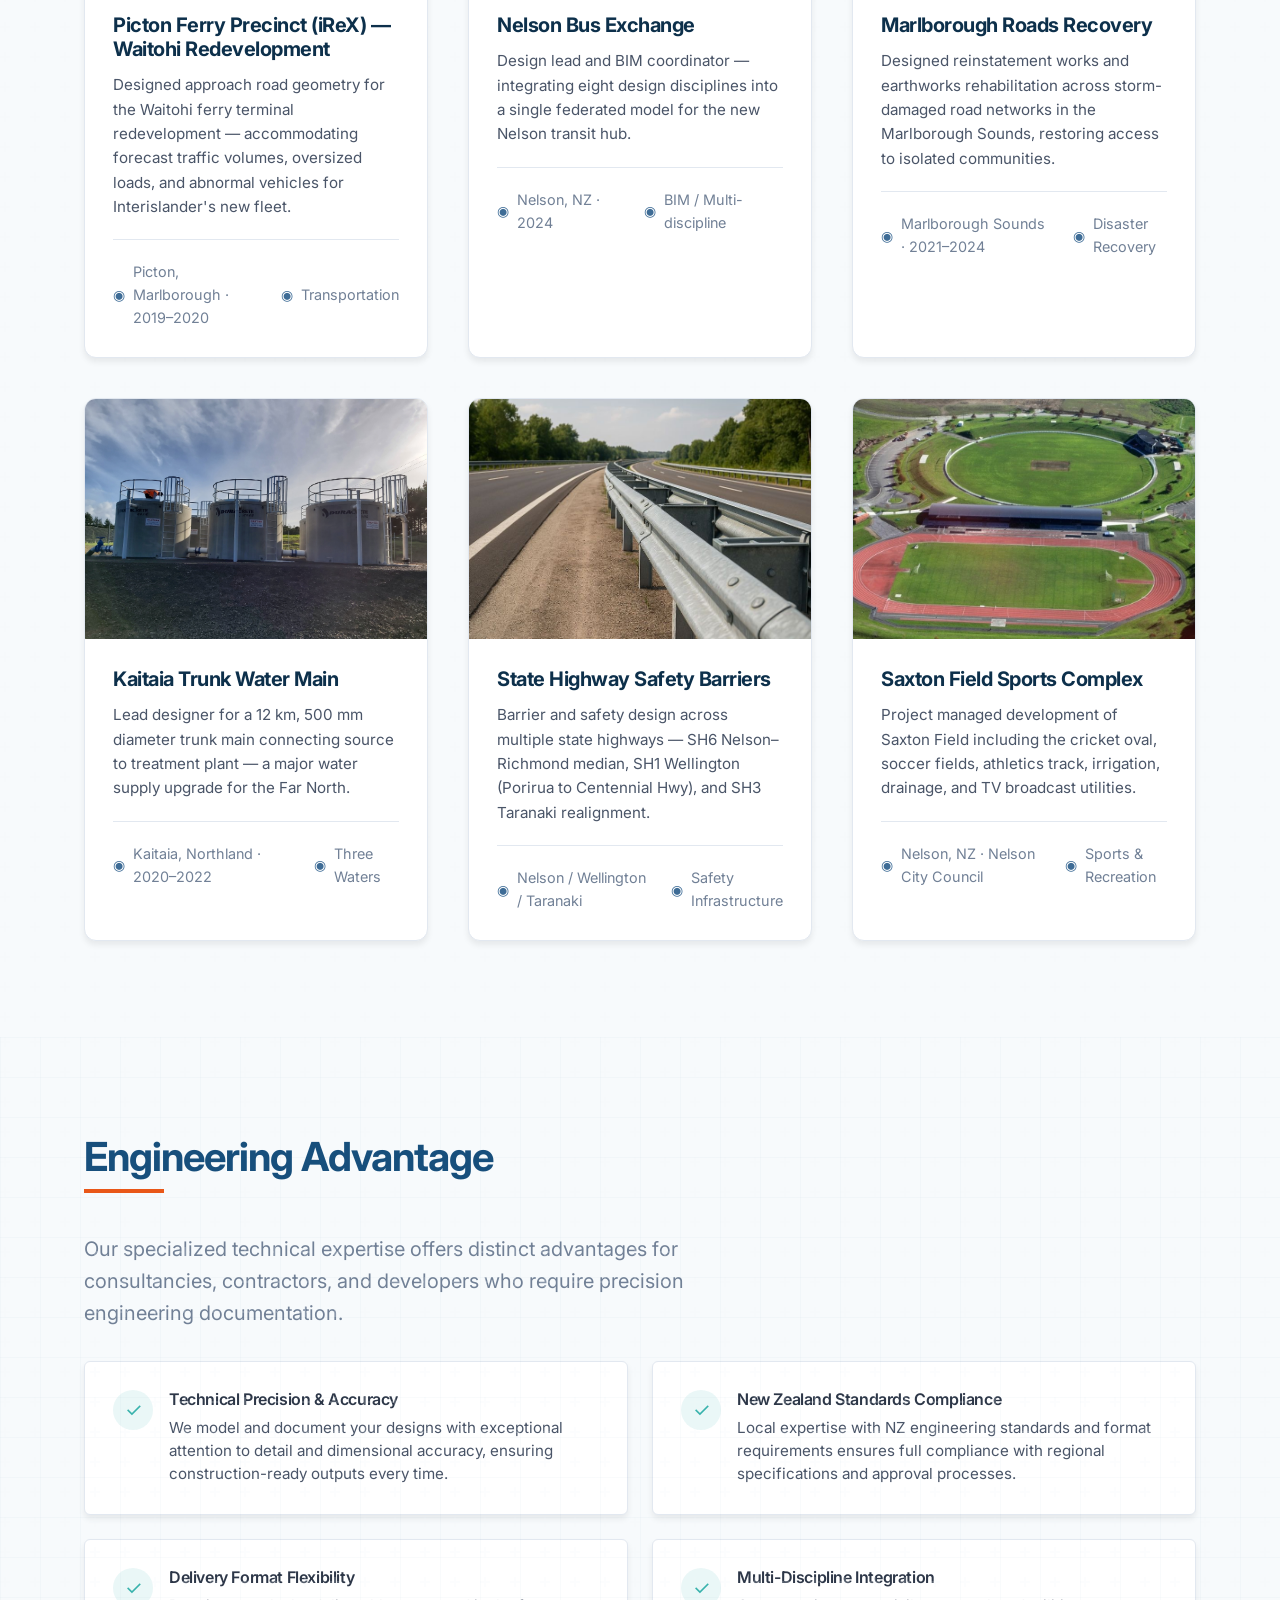
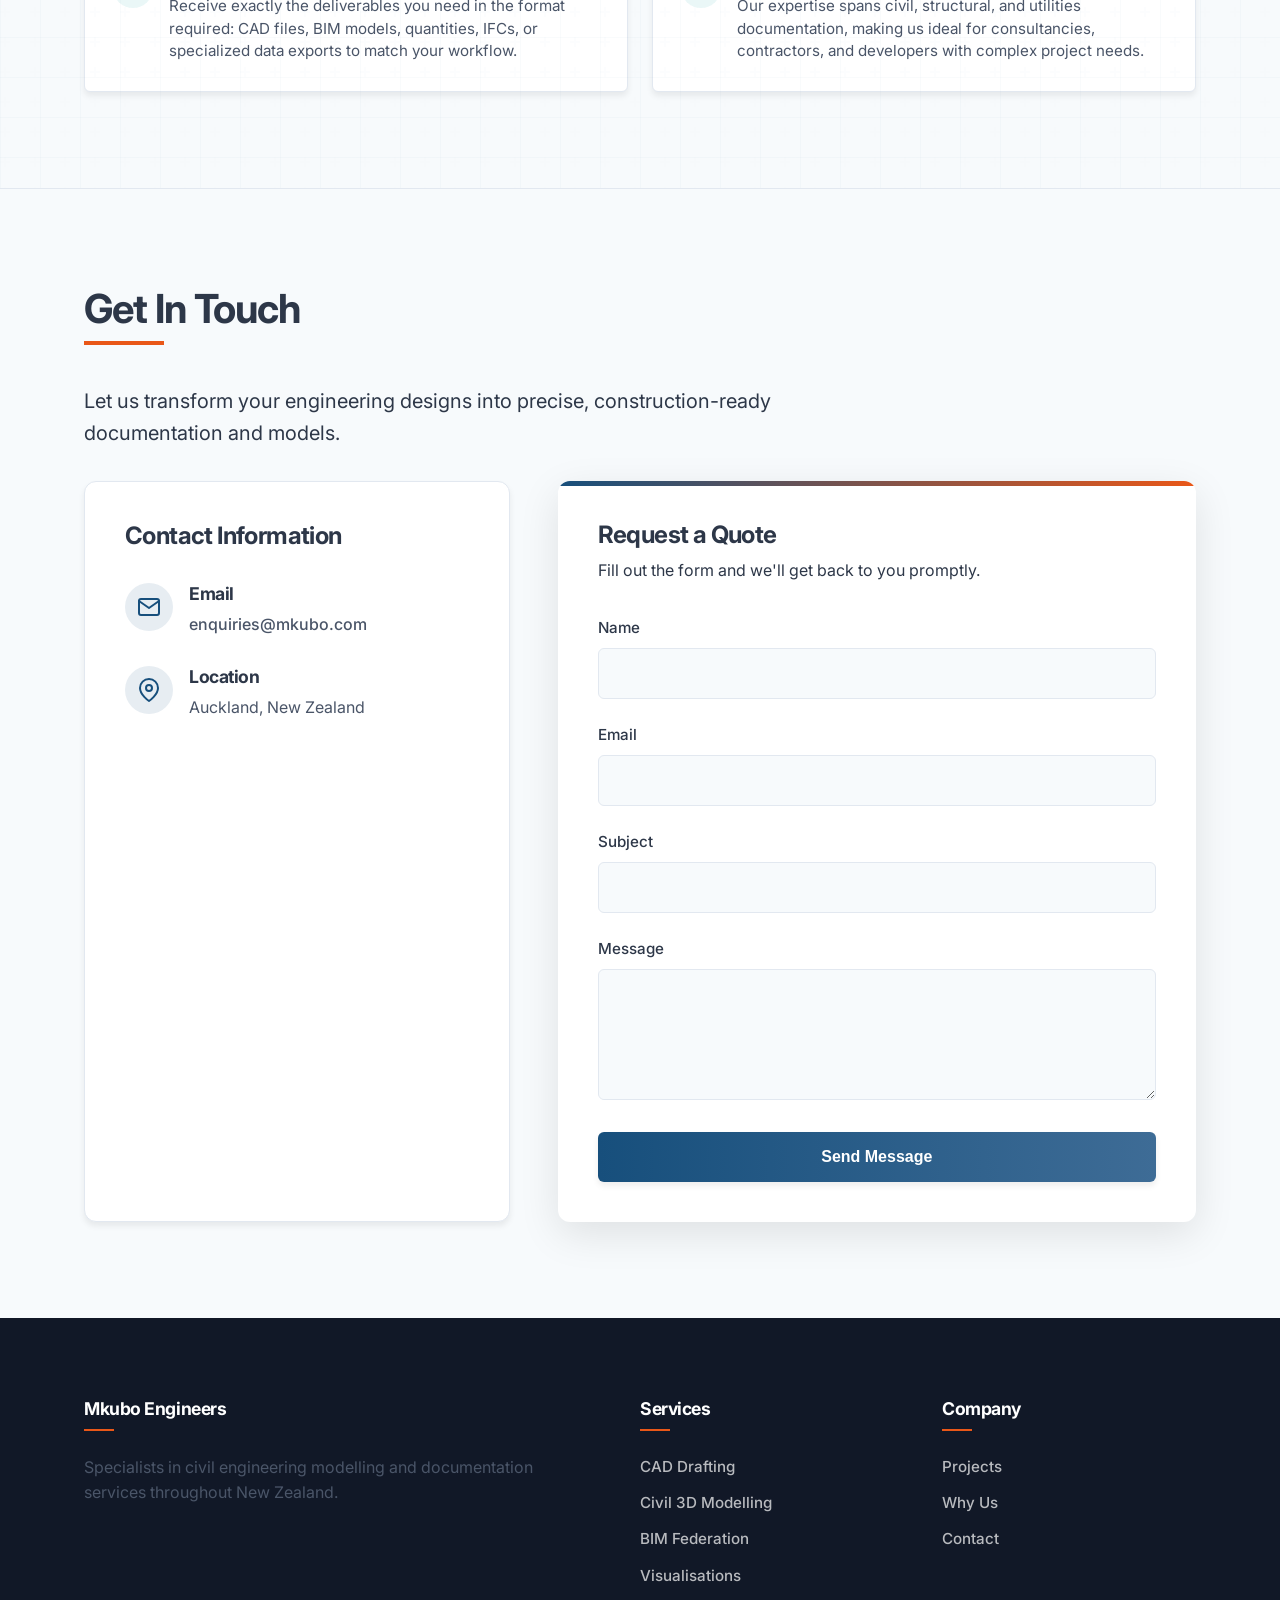
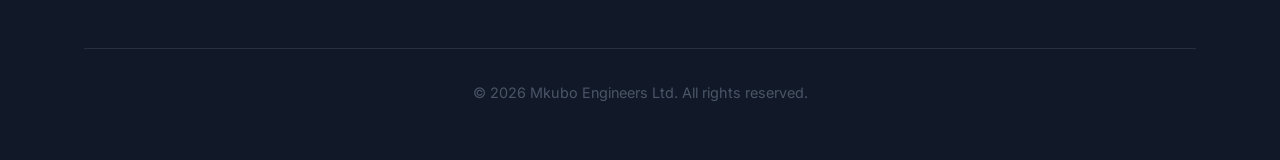
==== commit 374d4258: "adds images" ====
--- a/index.html
+++ b/index.html
@@ -57,7 +57,7 @@
       <p>Your trusted technical partner for transforming engineering designs into precise, construction-ready outputs. We deliver high-quality CAD plans, BIM models, and technical visualisations — engineered to your exact specifications.</p>
       <div class="hero-buttons">
         <a href="#services" class="hero-cta">Explore Our Services</a>
-        <a href="mailto:enquiries@mkubo.com?subject=Quote%20Request" class="hero-secondary">Request a Quote</a>
+        <a href="#contact" class="hero-secondary">Request a Quote</a>
       </div>
     </div>
     <a href="#services" class="scroll-indicator" aria-label="Scroll to services">
@@ -227,7 +227,7 @@
           <div class="tech-logo-icon">
             <span class="tech-logo-abbr">ACC</span>
           </div>
-          <span class="tech-logo-name">BIM 360 / ACC</span>
+          <span class="tech-logo-name">ACC</span>
         </div>
       </div>
     </div>
@@ -241,69 +241,138 @@
       
       <div class="project-grid">
         <div class="project-card">
-          <div class="project-image project-placeholder project-placeholder-1">
-            <div class="project-placeholder-label">CAD</div>
-            <div class="project-overlay">
-              <span class="project-category">Commercial Development</span>
-            </div>
-          </div>
-          <div class="project-card-content">
-            <h3 class="project-title">Northgate Commercial Precinct</h3>
-            <p class="project-description">Complete Civil 3D modelling and documentation for a 3-hectare mixed-use development featuring complex terrain modeling and stormwater design.</p>
-            <div class="project-details">
-              <span class="project-detail">
-                <span class="project-detail-icon">◉</span> 
-                Auckland, NZ
-              </span>
-              <span class="project-detail">
-                <span class="project-detail-icon">◉</span> 
-                3D Modelling
-              </span>
-            </div>
-          </div>
-        </div>
-        
-        <div class="project-card">
-          <div class="project-image project-placeholder project-placeholder-2">
-            <div class="project-placeholder-label">BIM</div>
-            <div class="project-overlay">
-              <span class="project-category">Residential Infrastructure</span>
-            </div>
-          </div>
-          <div class="project-card-content">
-            <h3 class="project-title">Westbrook Subdivision</h3>
-            <p class="project-description">Comprehensive infrastructure modelling for a 120-lot residential development including road networks, stormwater systems, and detailed earthworks balance analysis.</p>
-            <div class="project-details">
-              <span class="project-detail">
-                <span class="project-detail-icon">◉</span> 
-                Wellington, NZ
-              </span>
-              <span class="project-detail">
-                <span class="project-detail-icon">◉</span> 
-                Infrastructure
-              </span>
-            </div>
-          </div>
-        </div>
-        
-        <div class="project-card">
-          <div class="project-image project-placeholder project-placeholder-3">
-            <div class="project-placeholder-label">GEO</div>
+          <div class="project-image">
+            <img src="images/iReX-Image-scaled.jpg" alt="Picton Ferry Precinct — Waitohi Redevelopment" loading="lazy" />
             <div class="project-overlay">
               <span class="project-category">Transportation</span>
             </div>
           </div>
           <div class="project-card-content">
-            <h3 class="project-title">Eastern Transport Corridor</h3>
-            <p class="project-description">Precision road alignment modeling and cross-section development for a 5km urban arterial road project with intersection designs and utility coordination.</p>
+            <h3 class="project-title">Picton Ferry Precinct (iReX) — Waitohi Redevelopment</h3>
+            <p class="project-description">Designed approach road geometry for the Waitohi ferry terminal redevelopment — accommodating forecast traffic volumes, oversized loads, and abnormal vehicles for Interislander's new fleet.</p>
             <div class="project-details">
               <span class="project-detail">
-                <span class="project-detail-icon">◉</span> 
-                Christchurch, NZ
-              </span>
-              <span class="project-detail">
-                <span class="project-detail-icon">◉</span> 
+                <span class="project-detail-icon">◉</span>
+                Picton, Marlborough · 2019–2020
+              </span>
+              <span class="project-detail">
+                <span class="project-detail-icon">◉</span>
                 Transportation
+              </span>
+            </div>
+          </div>
+        </div>
+
+        <div class="project-card">
+          <div class="project-image">
+            <img src="images/nelson%20bus%20exchange.jpg" alt="Nelson Bus Exchange" loading="lazy" />
+            <div class="project-overlay">
+              <span class="project-category">BIM / Multi-discipline</span>
+            </div>
+          </div>
+          <div class="project-card-content">
+            <h3 class="project-title">Nelson Bus Exchange</h3>
+            <p class="project-description">Design lead and BIM coordinator — integrating eight design disciplines into a single federated model for the new Nelson transit hub.</p>
+            <div class="project-details">
+              <span class="project-detail">
+                <span class="project-detail-icon">◉</span>
+                Nelson, NZ · 2024
+              </span>
+              <span class="project-detail">
+                <span class="project-detail-icon">◉</span>
+                BIM / Multi-discipline
+              </span>
+            </div>
+          </div>
+        </div>
+
+        <div class="project-card">
+          <div class="project-image">
+            <img src="images/marlbourgh%20roads.jpeg" alt="Marlborough Roads Recovery" loading="lazy" />
+            <div class="project-overlay">
+              <span class="project-category">Disaster Recovery</span>
+            </div>
+          </div>
+          <div class="project-card-content">
+            <h3 class="project-title">Marlborough Roads Recovery</h3>
+            <p class="project-description">Designed reinstatement works and earthworks rehabilitation across storm-damaged road networks in the Marlborough Sounds, restoring access to isolated communities.</p>
+            <div class="project-details">
+              <span class="project-detail">
+                <span class="project-detail-icon">◉</span>
+                Marlborough Sounds · 2021–2024
+              </span>
+              <span class="project-detail">
+                <span class="project-detail-icon">◉</span>
+                Disaster Recovery
+              </span>
+            </div>
+          </div>
+        </div>
+
+        <div class="project-card">
+          <div class="project-image">
+            <img src="images/Kaitaia-Water-Project-august-2022.jpg" alt="Kaitaia Trunk Water Main" loading="lazy" />
+            <div class="project-overlay">
+              <span class="project-category">Three Waters</span>
+            </div>
+          </div>
+          <div class="project-card-content">
+            <h3 class="project-title">Kaitaia Trunk Water Main</h3>
+            <p class="project-description">Lead designer for a 12 km, 500 mm diameter trunk main connecting source to treatment plant — a major water supply upgrade for the Far North.</p>
+            <div class="project-details">
+              <span class="project-detail">
+                <span class="project-detail-icon">◉</span>
+                Kaitaia, Northland · 2020–2022
+              </span>
+              <span class="project-detail">
+                <span class="project-detail-icon">◉</span>
+                Three Waters
+              </span>
+            </div>
+          </div>
+        </div>
+
+        <div class="project-card">
+          <div class="project-image">
+            <img src="images/state%20highway.jpg" alt="State Highway Safety Barriers" loading="lazy" />
+            <div class="project-overlay">
+              <span class="project-category">Safety Infrastructure</span>
+            </div>
+          </div>
+          <div class="project-card-content">
+            <h3 class="project-title">State Highway Safety Barriers</h3>
+            <p class="project-description">Barrier and safety design across multiple state highways — SH6 Nelson–Richmond median, SH1 Wellington (Porirua to Centennial Hwy), and SH3 Taranaki realignment.</p>
+            <div class="project-details">
+              <span class="project-detail">
+                <span class="project-detail-icon">◉</span>
+                Nelson / Wellington / Taranaki
+              </span>
+              <span class="project-detail">
+                <span class="project-detail-icon">◉</span>
+                Safety Infrastructure
+              </span>
+            </div>
+          </div>
+        </div>
+
+        <div class="project-card">
+          <div class="project-image">
+            <img src="images/saxtons%20field.jpg" alt="Saxton Field Sports Complex" loading="lazy" />
+            <div class="project-overlay">
+              <span class="project-category">Sports &amp; Recreation</span>
+            </div>
+          </div>
+          <div class="project-card-content">
+            <h3 class="project-title">Saxton Field Sports Complex</h3>
+            <p class="project-description">Project managed development of Saxton Field including the cricket oval, soccer fields, athletics track, irrigation, drainage, and TV broadcast utilities.</p>
+            <div class="project-details">
+              <span class="project-detail">
+                <span class="project-detail-icon">◉</span>
+                Nelson, NZ · Nelson City Council
+              </span>
+              <span class="project-detail">
+                <span class="project-detail-icon">◉</span>
+                Sports &amp; Recreation
               </span>
             </div>
           </div>
@@ -360,7 +429,7 @@
       <h2>Get In Touch</h2>
       <p class="section-subtitle">Let us transform your engineering designs into precise, construction-ready documentation and models.</p>
       
-      <div class="contact-grid contact-grid-centered">
+      <div class="contact-grid">
         <div>
           <div class="contact-info-card">
             <h3 class="contact-info-title">Contact Information</h3>
@@ -374,7 +443,7 @@
                   <a href="mailto:enquiries@mkubo.com">enquiries@mkubo.com</a>
                 </div>
               </div>
-              
+
               <div class="contact-info-item">
                 <div class="contact-info-icon">
                   <svg xmlns="http://www.w3.org/2000/svg" width="24" height="24" viewBox="0 0 24 24" fill="none" stroke="currentColor" stroke-width="2" stroke-linecap="round" stroke-linejoin="round"><path d="M21 10c0 7-9 13-9 13s-9-6-9-13a9 9 0 0 1 18 0z"></path><circle cx="12" cy="10" r="3"></circle></svg>
@@ -385,9 +454,36 @@
                 </div>
               </div>
             </div>
-            
-            <a href="mailto:enquiries@mkubo.com?subject=Quote%20Request" class="contact-cta-button">Request a Quote</a>
-          </div>
+          </div>
+        </div>
+        <div>
+          <form class="contact-form" action="https://formsubmit.co/enquiries@mkubo.com" method="POST">
+            <div class="form-header">
+              <h3 class="form-title">Request a Quote</h3>
+              <p class="form-subtitle">Fill out the form and we'll get back to you promptly.</p>
+            </div>
+            <input type="text" name="_honey" style="display:none">
+            <input type="hidden" name="_captcha" value="true">
+            <input type="hidden" name="_subject" value="New Quote Request — mkubo.com">
+            <input type="hidden" name="_next" value="https://mkubo.com/#contact">
+            <div class="form-group">
+              <label for="name">Name</label>
+              <input type="text" id="name" name="name" required>
+            </div>
+            <div class="form-group">
+              <label for="email">Email</label>
+              <input type="email" id="email" name="email" required>
+            </div>
+            <div class="form-group">
+              <label for="subject">Subject</label>
+              <input type="text" id="subject" name="subject" required>
+            </div>
+            <div class="form-group">
+              <label for="message">Message</label>
+              <textarea id="message" name="message" rows="5" required></textarea>
+            </div>
+            <button type="submit" class="submit-button">Send Message</button>
+          </form>
         </div>
       </div>
     </div>
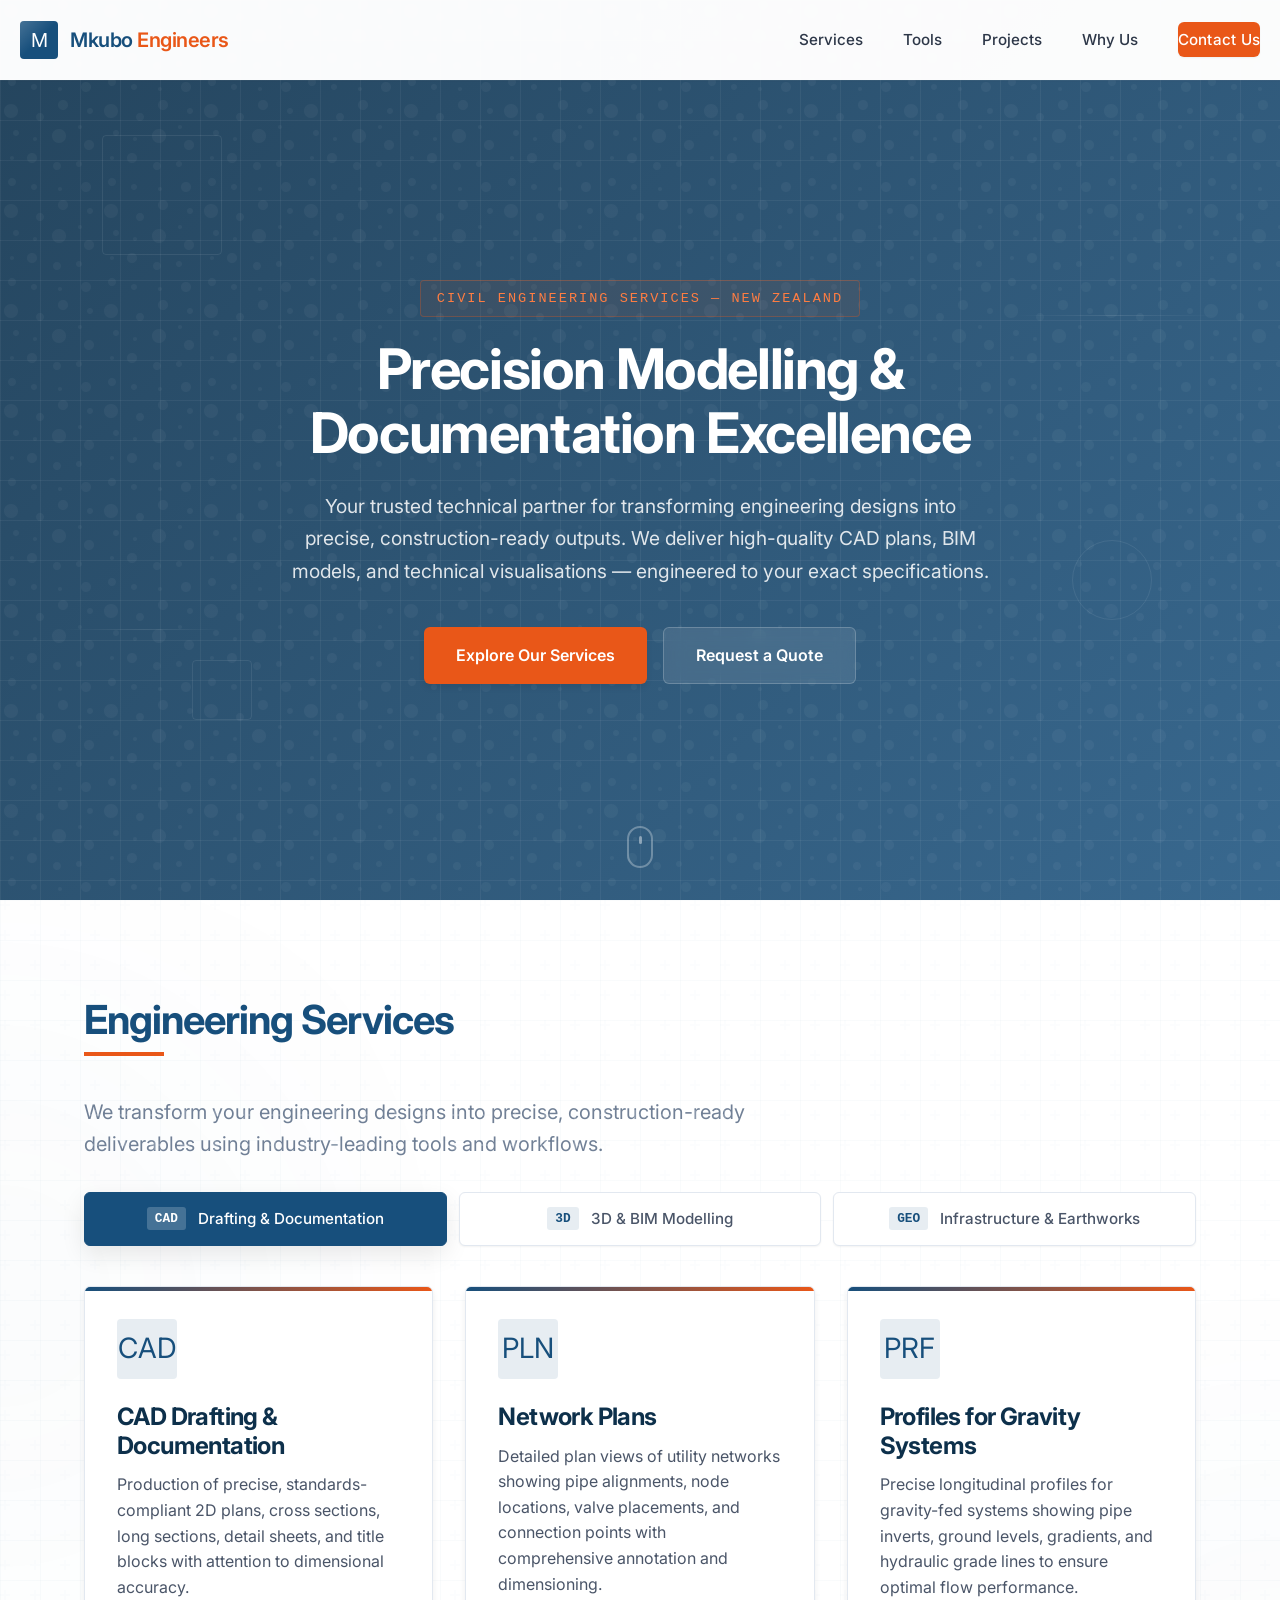
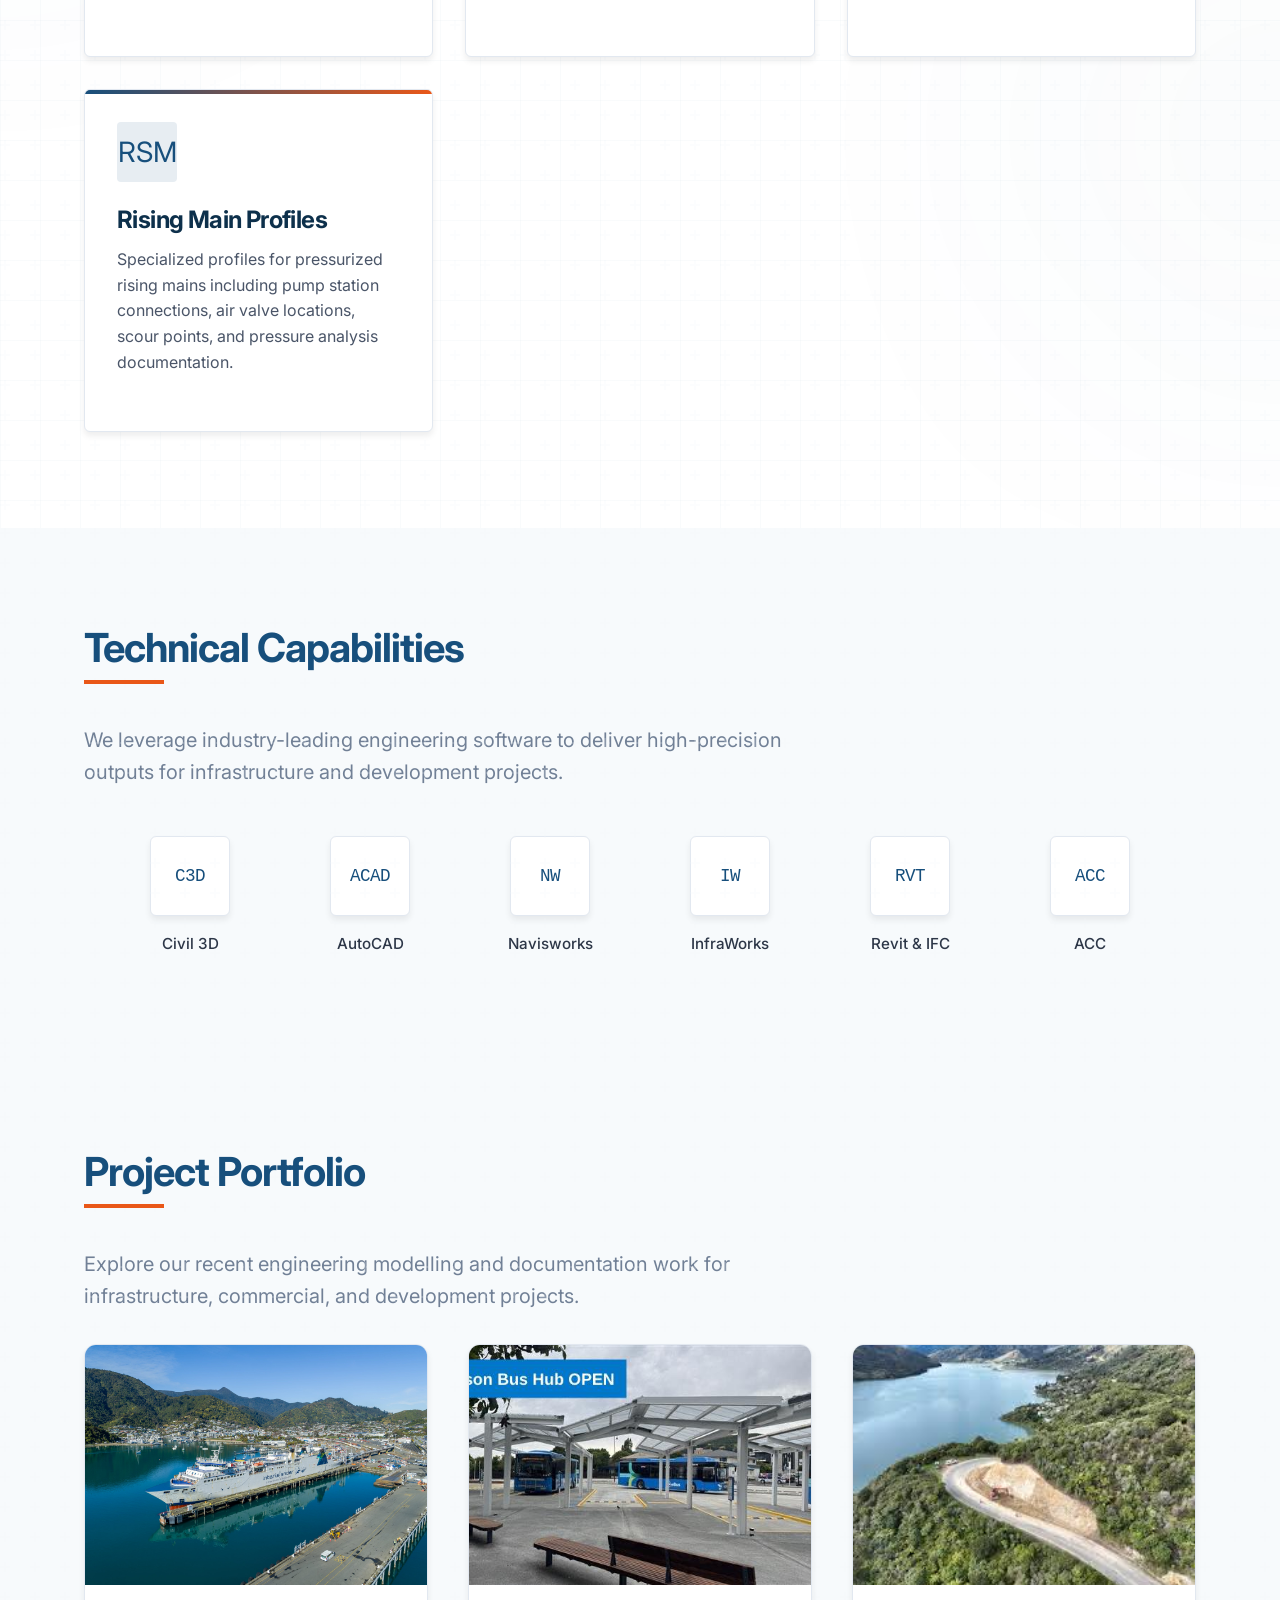
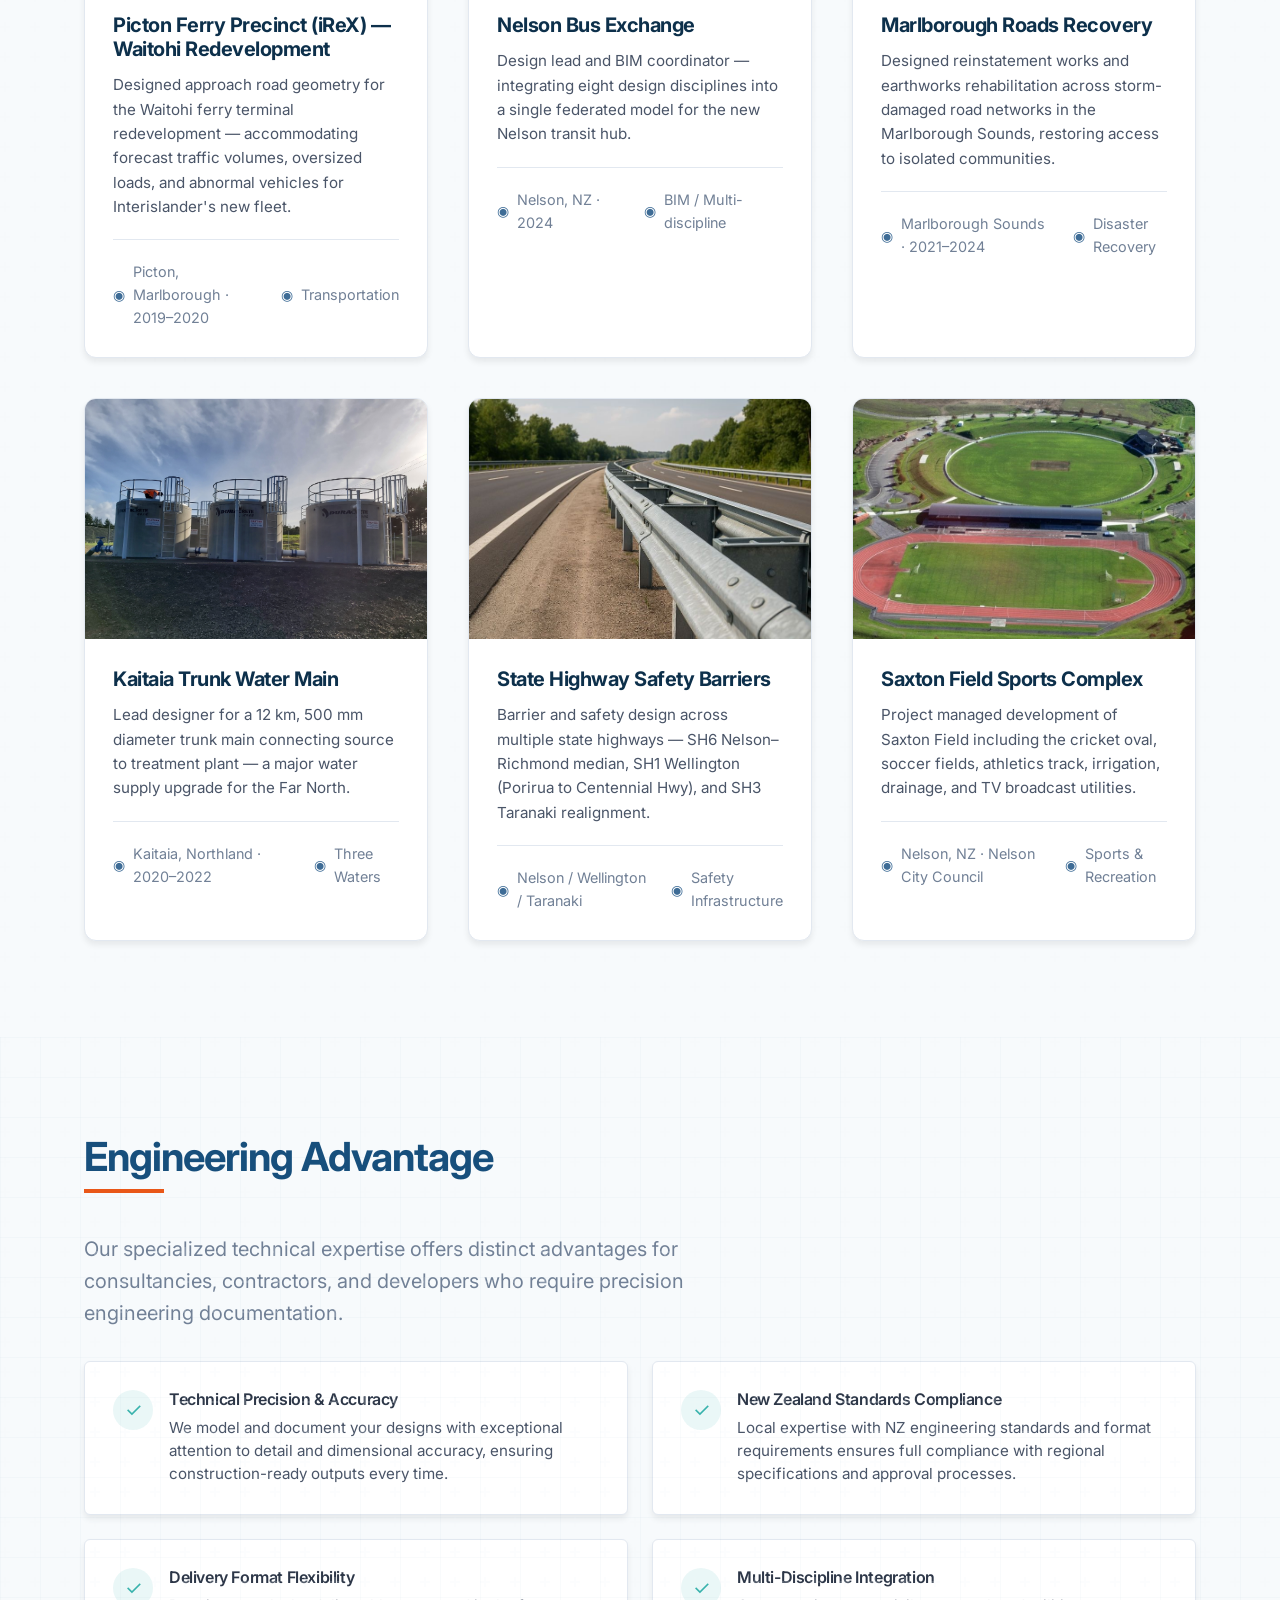
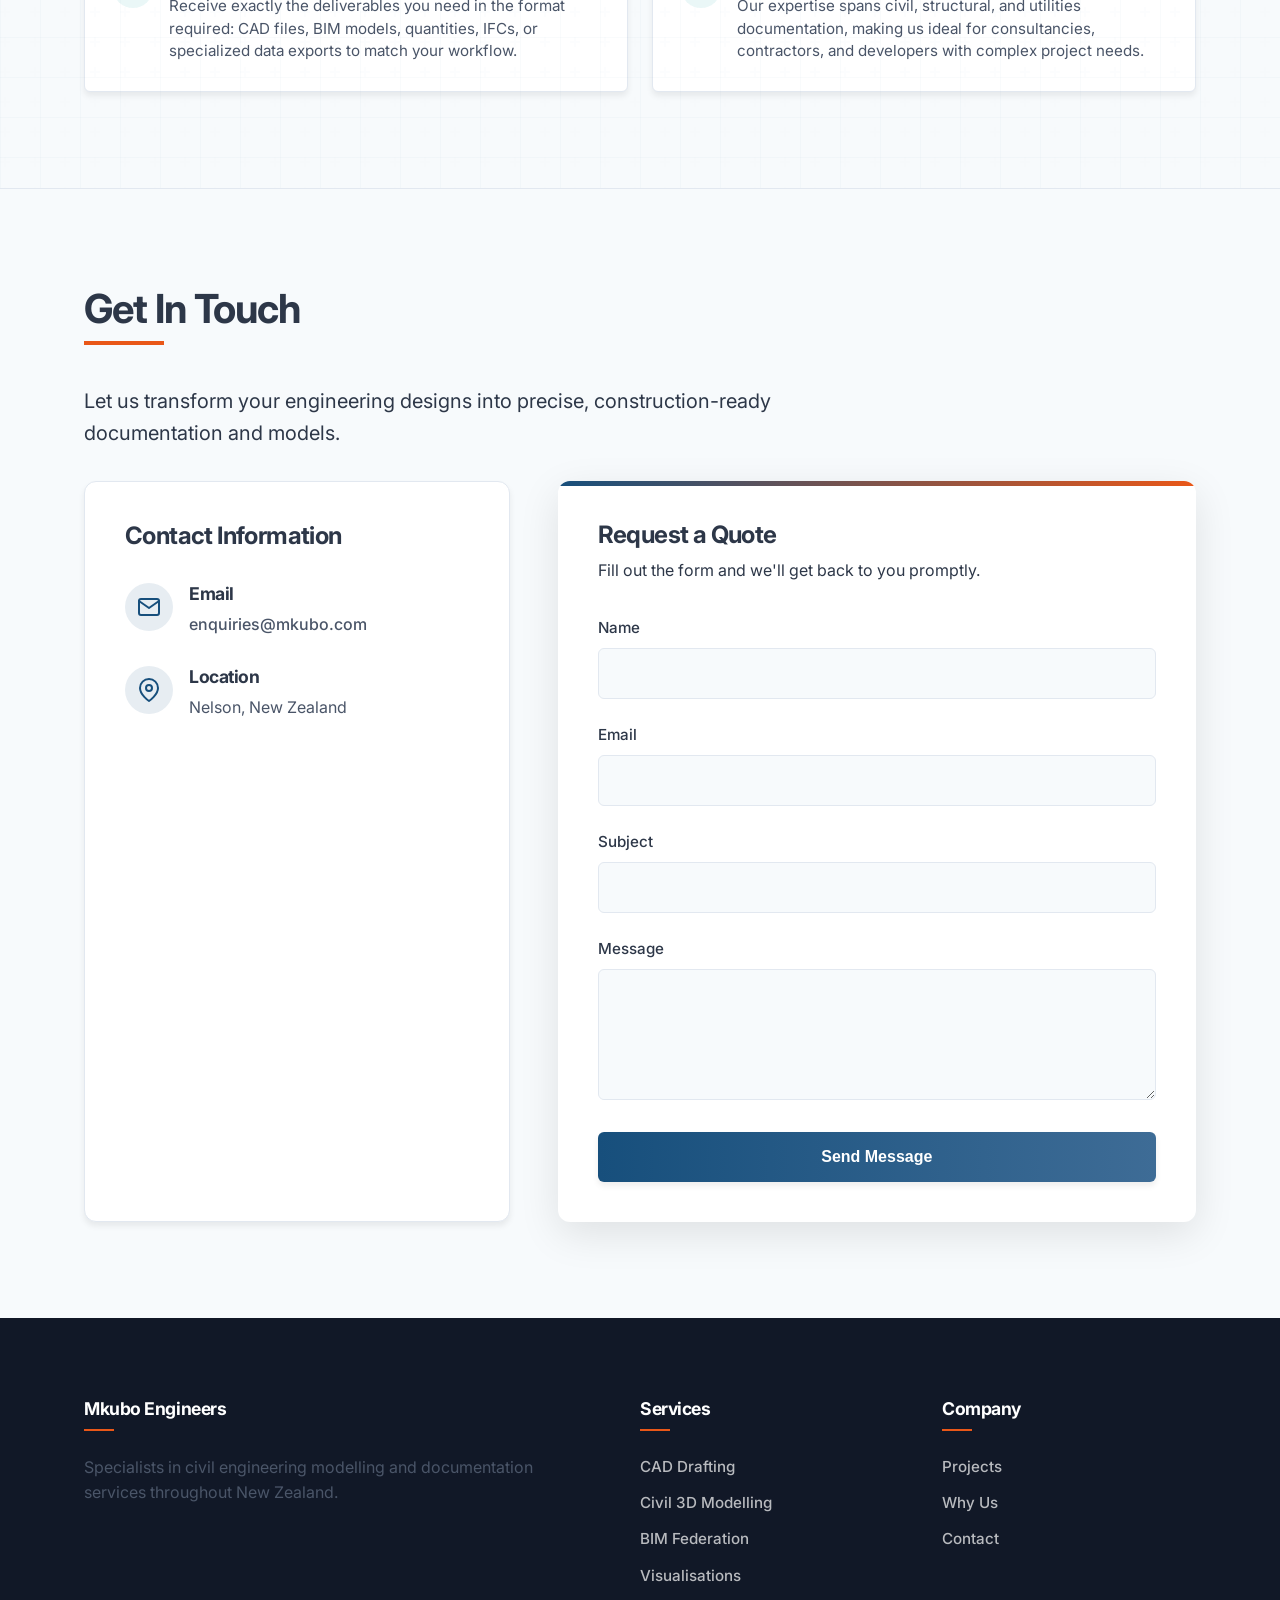
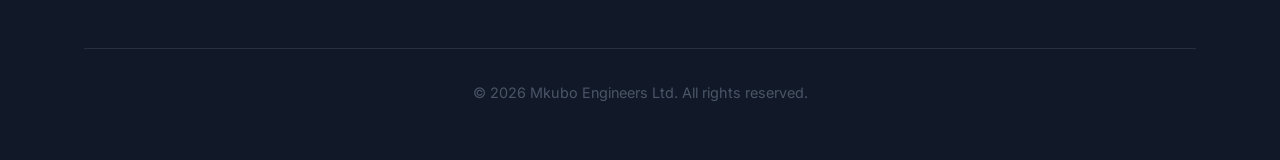
==== commit e7836905: "SEO" ====
--- a/index.html
+++ b/index.html
@@ -8,10 +8,28 @@
   <meta name="keywords" content="civil engineering, CAD drafting, BIM modelling, New Zealand, InfraWorks, Civil 3D" />
   <meta name="author" content="Mkubo Engineers" />
   
+  <!-- Canonical URL -->
+  <link rel="canonical" href="https://mkubo.com/" />
+
   <!-- Open Graph tags for social sharing -->
-  <meta property="og:title" content="Mkubo Engineers - Civil Engineering Modelling Services" />
-  <meta property="og:description" content="Transform your engineering designs into detailed, construction-ready outputs with our CAD and BIM expertise." />
-  
+  <meta property="og:type" content="website" />
+  <meta property="og:url" content="https://mkubo.com/" />
+  <meta property="og:title" content="Mkubo Engineers – Civil Engineering Modelling & Documentation Services" />
+  <meta property="og:description" content="Specialists in civil engineering modelling, CAD drafting, and BIM documentation services across New Zealand. Precision outputs for infrastructure, transport, and water projects." />
+  <meta property="og:image" content="https://mkubo.com/images/iReX-Image-scaled.jpg" />
+  <meta property="og:site_name" content="Mkubo Engineers" />
+  <meta property="og:locale" content="en_NZ" />
+
+  <!-- Twitter Card -->
+  <meta name="twitter:card" content="summary_large_image" />
+  <meta name="twitter:title" content="Mkubo Engineers – Civil Engineering Modelling & Documentation" />
+  <meta name="twitter:description" content="Specialists in civil engineering modelling, CAD drafting, and BIM documentation services across New Zealand." />
+  <meta name="twitter:image" content="https://mkubo.com/images/iReX-Image-scaled.jpg" />
+
+  <!-- Geo tags for local SEO -->
+  <meta name="geo.region" content="NZ" />
+  <meta name="geo.placename" content="Auckland" />
+
   <!-- Favicon -->
   <link rel="icon" type="image/svg+xml" href="data:image/svg+xml,%3Csvg xmlns='http://www.w3.org/2000/svg' viewBox='0 0 32 32'%3E%3Crect width='32' height='32' rx='4' fill='%23174f7c'/%3E%3Ctext x='50%25' y='54%25' dominant-baseline='middle' text-anchor='middle' font-family='Inter,sans-serif' font-weight='700' font-size='18' fill='white'%3EM%3C/text%3E%3C/svg%3E" />
   
@@ -450,7 +468,7 @@
                 </div>
                 <div class="contact-info-content">
                   <h4>Location</h4>
-                  <p>Auckland, New Zealand</p>
+                  <p>Nelson, New Zealand</p>
                 </div>
               </div>
             </div>
@@ -520,6 +538,43 @@
     </div>
   </footer>
   
+  <!-- Structured Data for Google Rich Results -->
+  <script type="application/ld+json">
+  {
+    "@context": "https://schema.org",
+    "@type": "ProfessionalService",
+    "name": "Mkubo Engineers",
+    "url": "https://mkubo.com",
+    "description": "Specialists in civil engineering modelling, CAD drafting, and BIM documentation services across New Zealand.",
+    "email": "enquiries@mkubo.com",
+    "areaServed": {
+      "@type": "Country",
+      "name": "New Zealand"
+    },
+    "address": {
+      "@type": "PostalAddress",
+      "addressLocality": "Auckland",
+      "addressCountry": "NZ"
+    },
+    "serviceType": [
+      "Civil Engineering Modelling",
+      "CAD Drafting",
+      "BIM Documentation",
+      "3D Modelling",
+      "Infrastructure Design",
+      "Earthworks Modelling"
+    ],
+    "knowsAbout": [
+      "Civil 3D",
+      "AutoCAD",
+      "Navisworks",
+      "InfraWorks",
+      "Revit",
+      "BIM Federation"
+    ]
+  }
+  </script>
+
   <!-- External JavaScript -->
   <script src="script.js"></script>
 </body>
--- a/styles.css
+++ b/styles.css
@@ -1689,3 +1689,43 @@
     max-width: 100%;
   }
 }
+
+/* Toast Notification */
+.toast {
+  position: fixed;
+  bottom: 2rem;
+  right: 2rem;
+  padding: 1rem 1.5rem;
+  border-radius: var(--radius);
+  color: white;
+  font-weight: 500;
+  font-size: 0.95rem;
+  z-index: 9999;
+  box-shadow: var(--shadow-lg);
+  transform: translateY(20px);
+  opacity: 0;
+  transition: all 0.4s cubic-bezier(0.4, 0, 0.2, 1);
+  max-width: 400px;
+}
+
+.toast-visible {
+  transform: translateY(0);
+  opacity: 1;
+}
+
+.toast-success {
+  background-color: #059669;
+}
+
+.toast-error {
+  background-color: #dc2626;
+}
+
+@media (max-width: 767px) {
+  .toast {
+    left: 1rem;
+    right: 1rem;
+    bottom: 1rem;
+    max-width: none;
+  }
+}
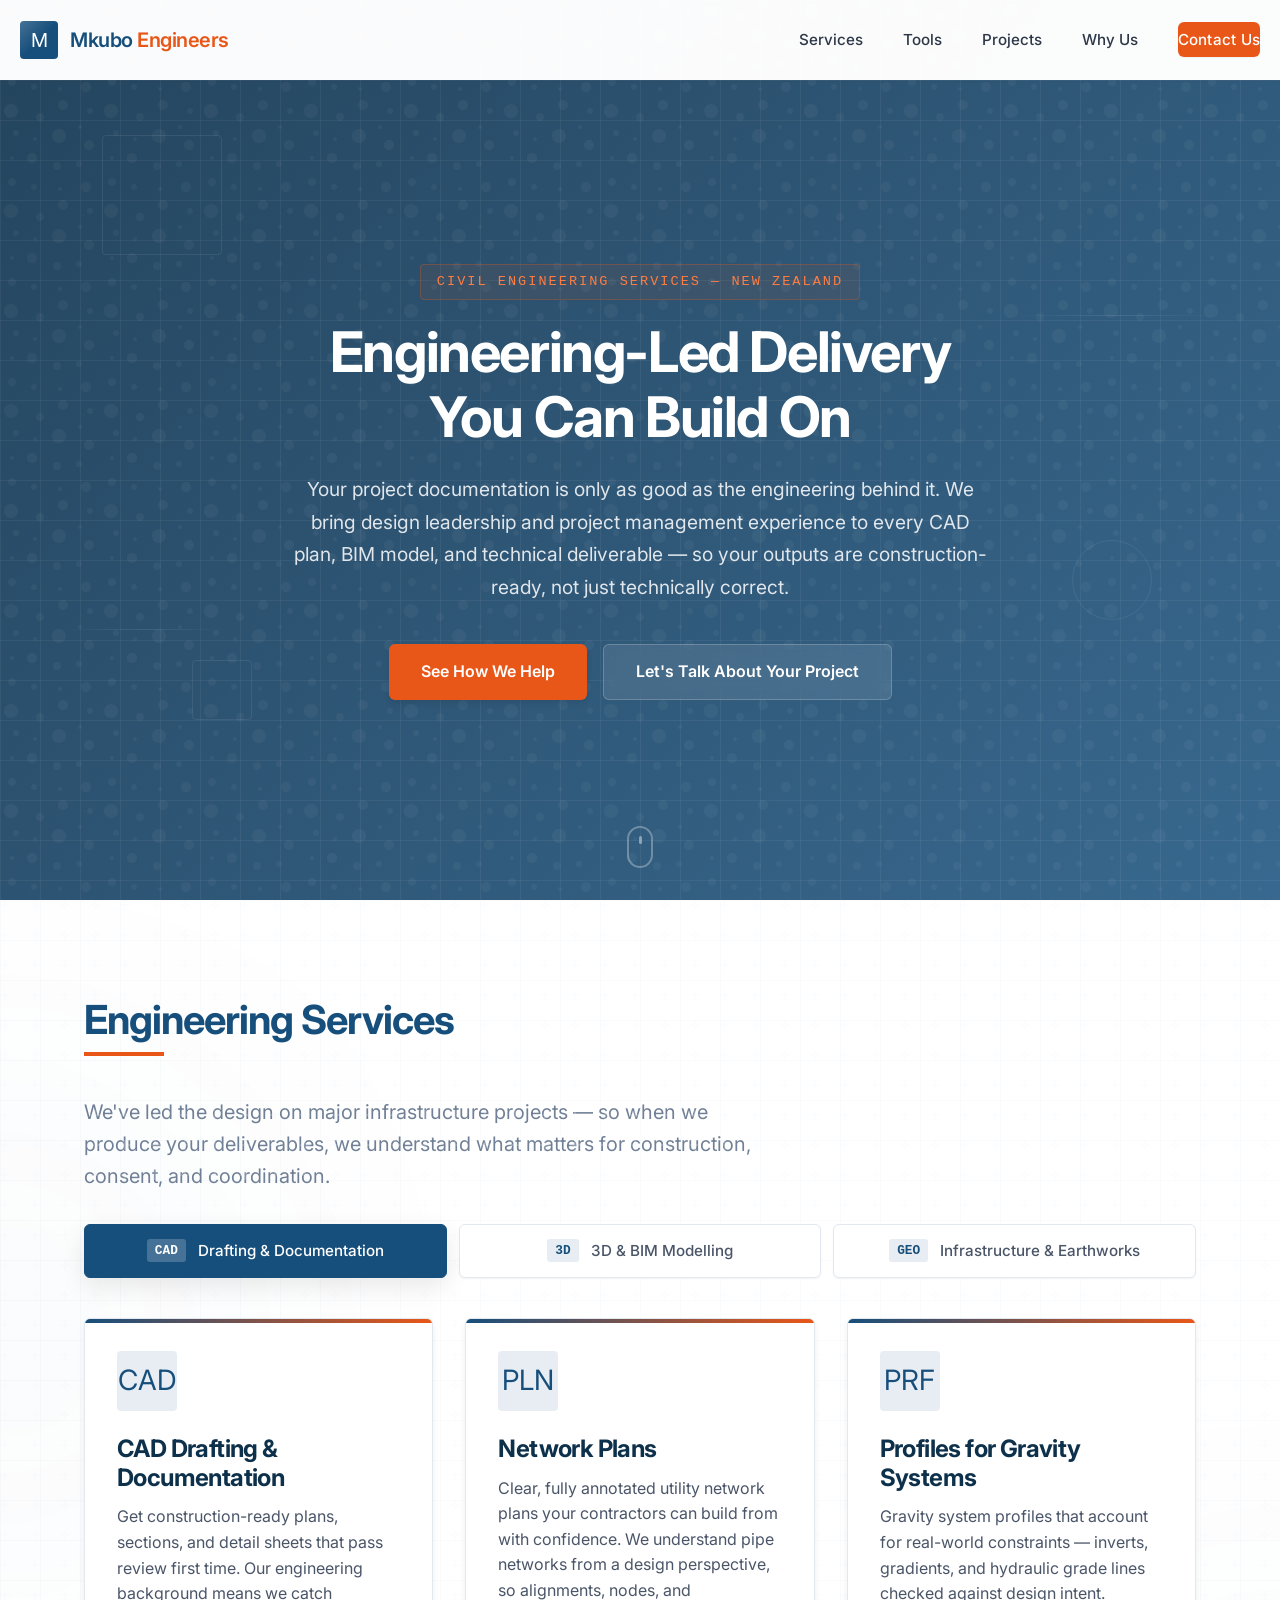
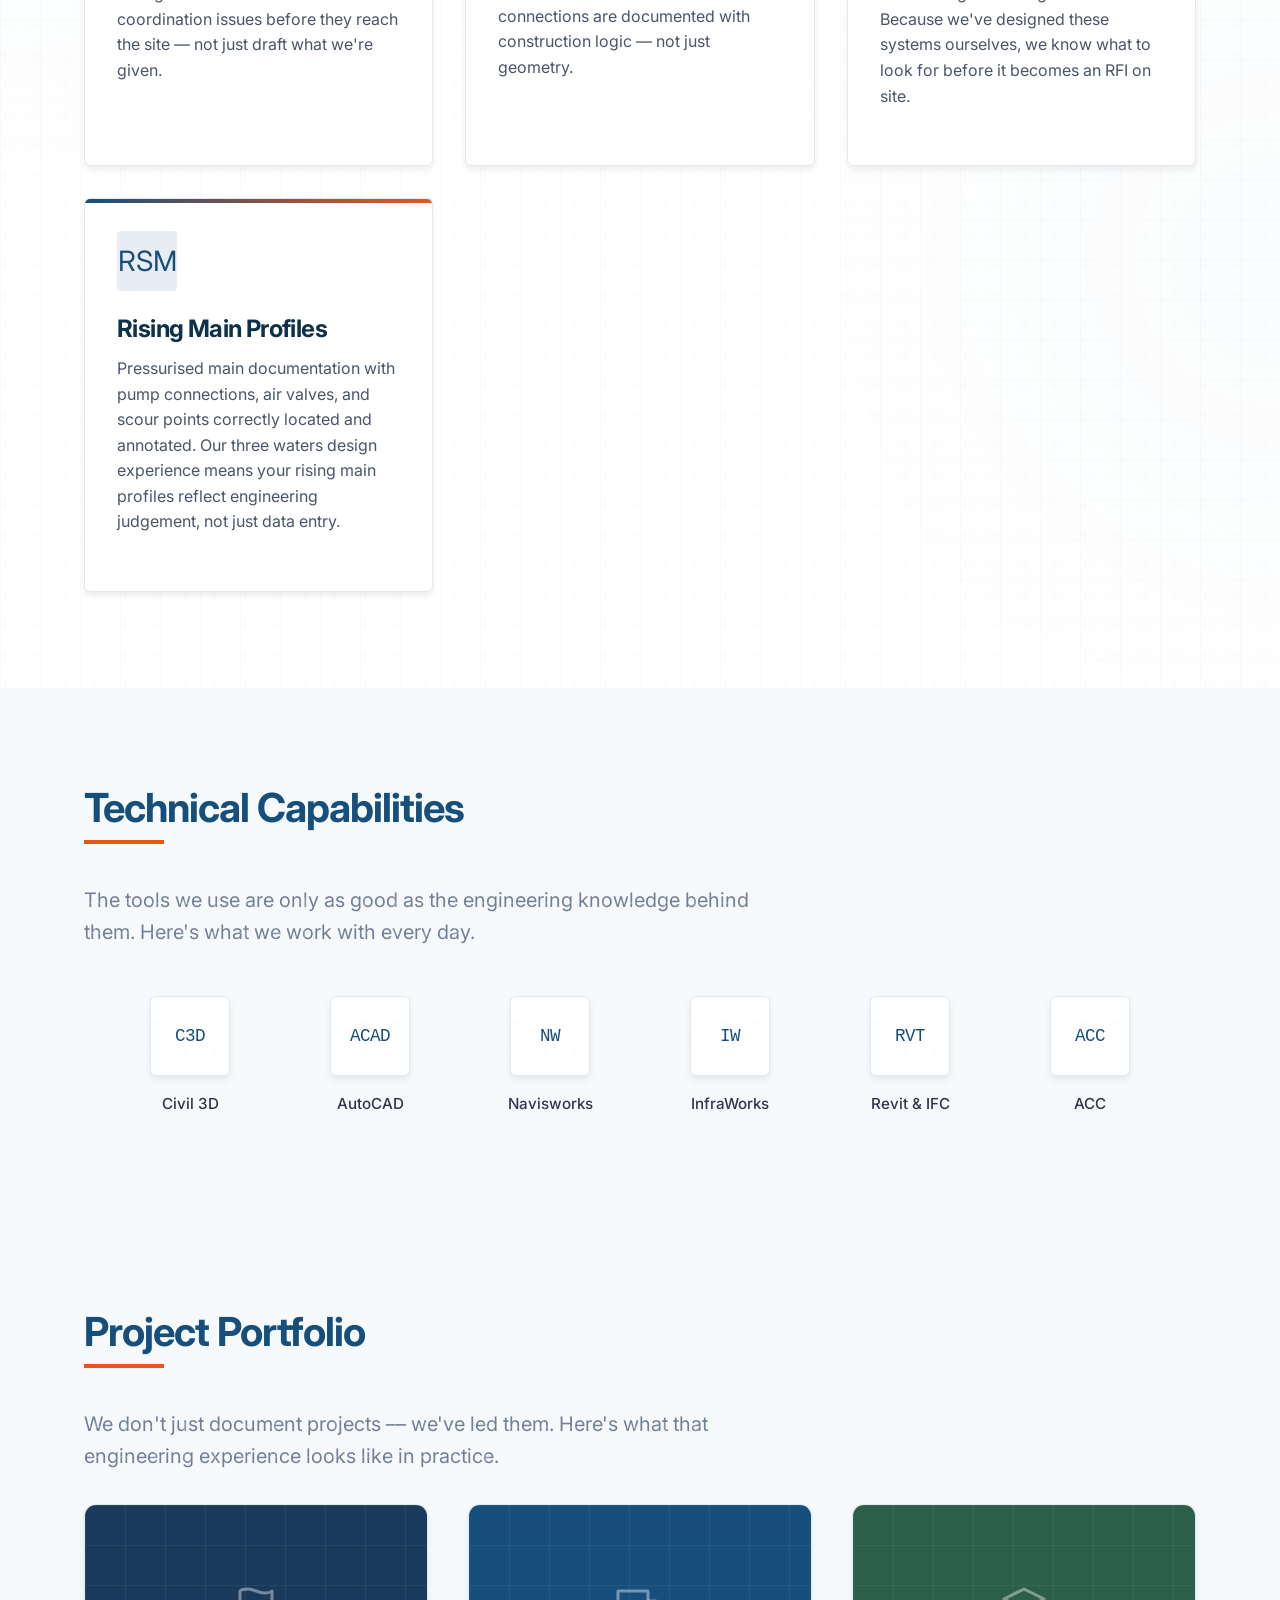
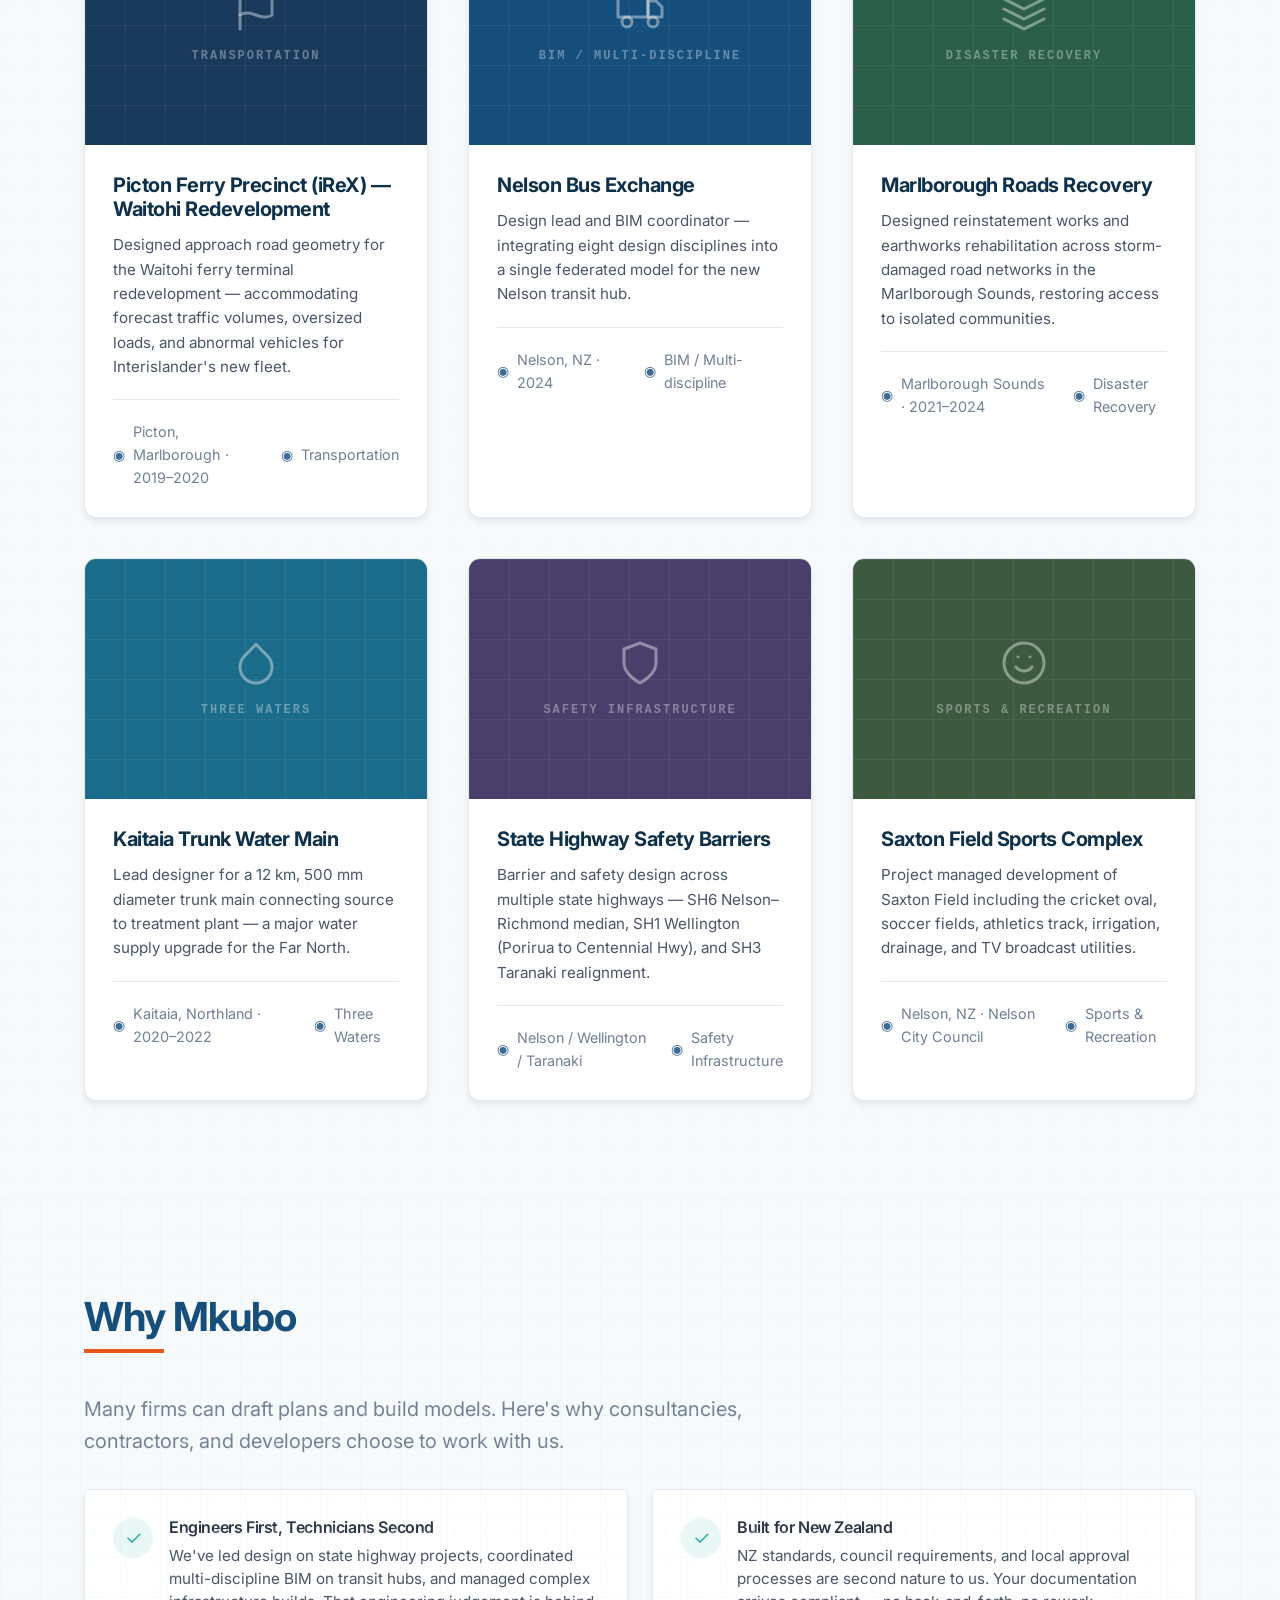
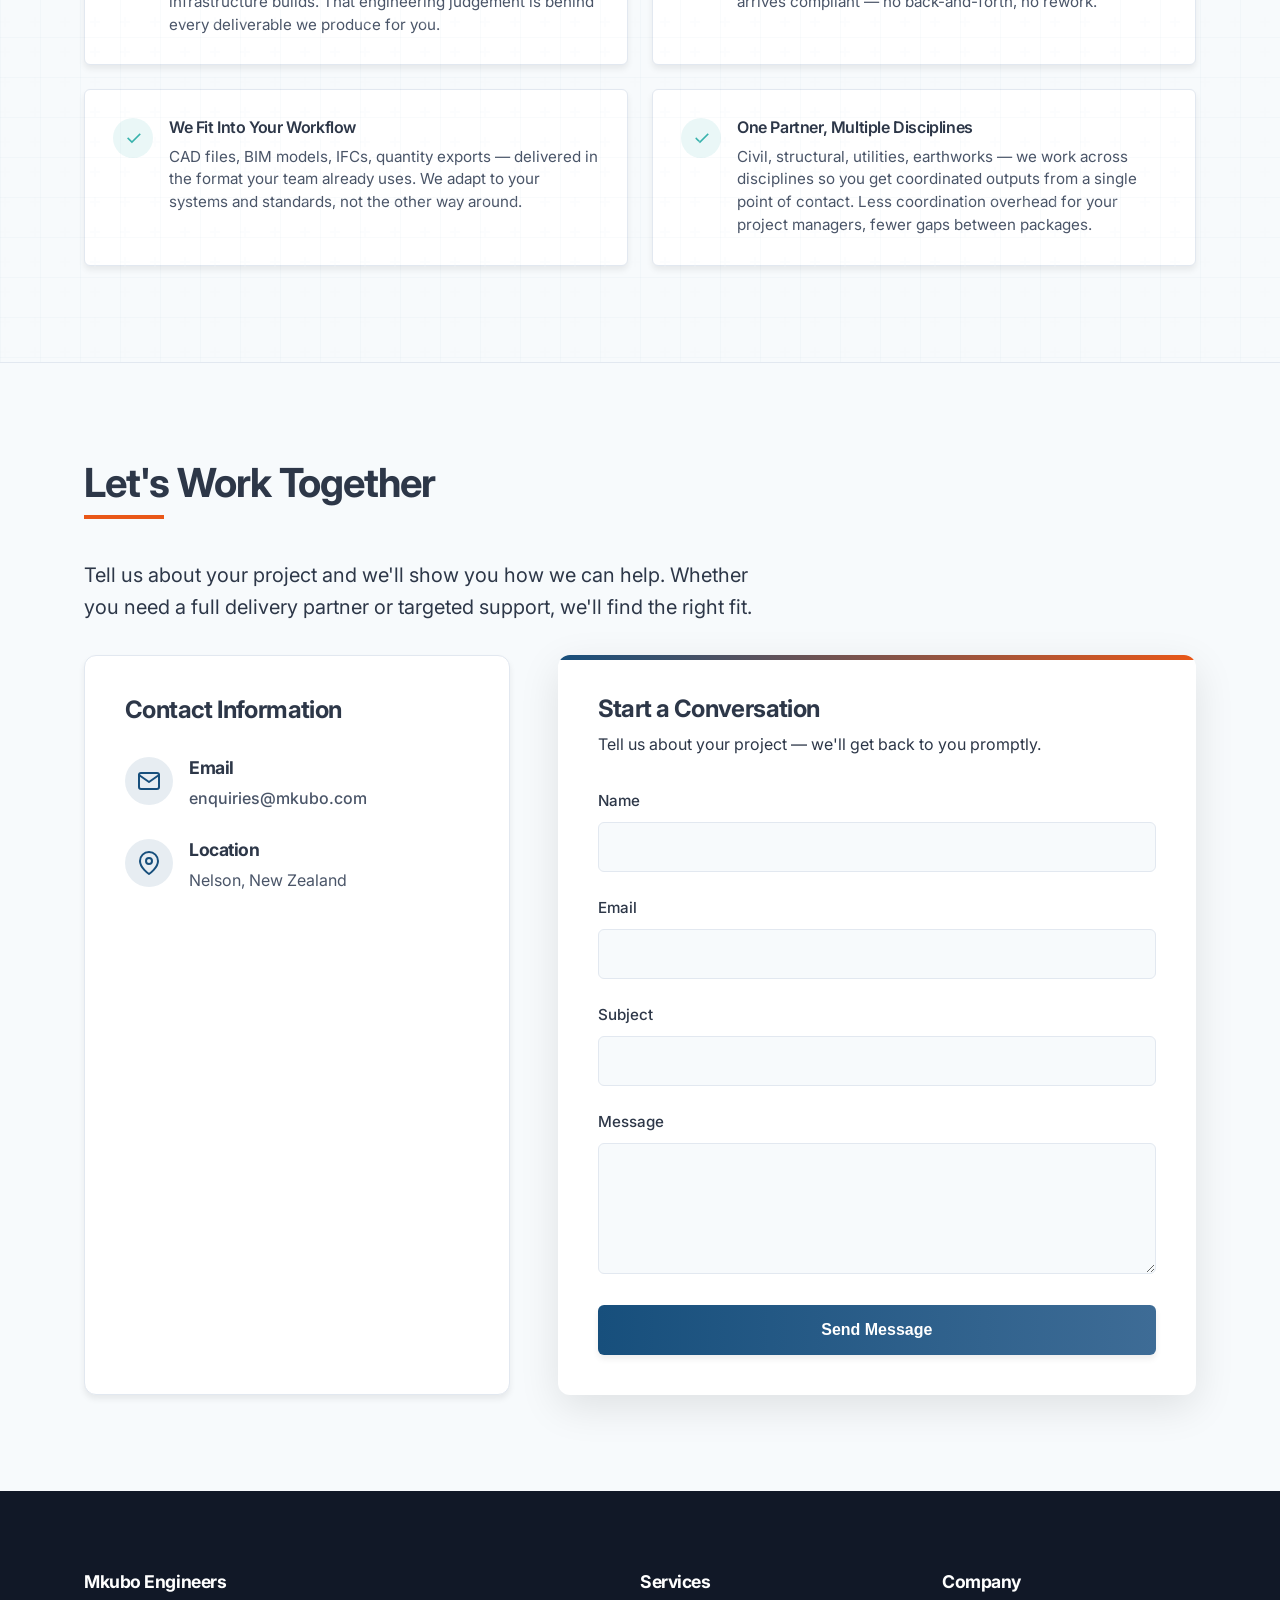
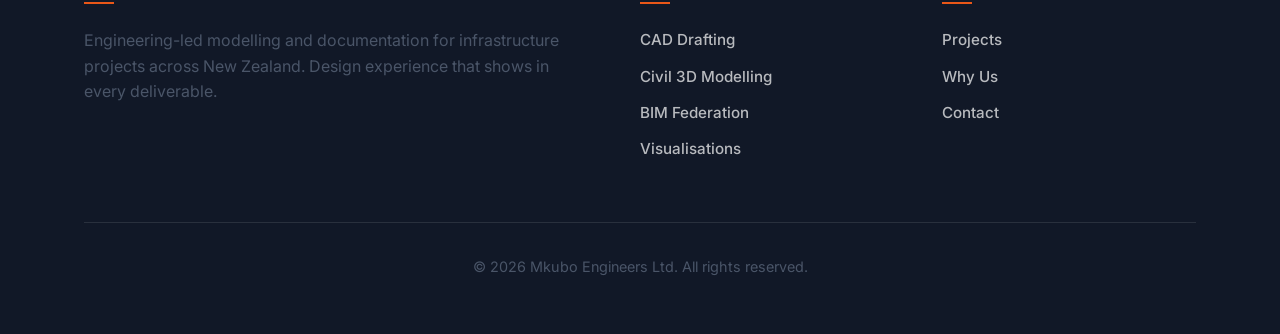
==== commit 17e23d41: "feedback" ====
--- a/index.html
+++ b/index.html
@@ -7,7 +7,8 @@
   <meta name="description" content="Mkubo Engineers - Specialists in civil engineering modelling, CAD drafting, and BIM documentation services in New Zealand" />
   <meta name="keywords" content="civil engineering, CAD drafting, BIM modelling, New Zealand, InfraWorks, Civil 3D" />
   <meta name="author" content="Mkubo Engineers" />
-  
+  <meta name="google-site-verification" content="9PAE7GYYMVnmsFoxU7zMUW6A0XZX8BxIMnvhwQ3Ba1Q" />
+
   <!-- Canonical URL -->
   <link rel="canonical" href="https://mkubo.com/" />
 
@@ -15,8 +16,8 @@
   <meta property="og:type" content="website" />
   <meta property="og:url" content="https://mkubo.com/" />
   <meta property="og:title" content="Mkubo Engineers – Civil Engineering Modelling & Documentation Services" />
-  <meta property="og:description" content="Specialists in civil engineering modelling, CAD drafting, and BIM documentation services across New Zealand. Precision outputs for infrastructure, transport, and water projects." />
-  <meta property="og:image" content="https://mkubo.com/images/iReX-Image-scaled.jpg" />
+  <meta property="og:description" content="Engineering-led modelling and documentation for infrastructure projects across New Zealand. Design experience that shows in every deliverable." />
+  <meta property="og:image" content="" />
   <meta property="og:site_name" content="Mkubo Engineers" />
   <meta property="og:locale" content="en_NZ" />
 
@@ -24,7 +25,7 @@
   <meta name="twitter:card" content="summary_large_image" />
   <meta name="twitter:title" content="Mkubo Engineers – Civil Engineering Modelling & Documentation" />
   <meta name="twitter:description" content="Specialists in civil engineering modelling, CAD drafting, and BIM documentation services across New Zealand." />
-  <meta name="twitter:image" content="https://mkubo.com/images/iReX-Image-scaled.jpg" />
+  <meta name="twitter:image" content="" />
 
   <!-- Geo tags for local SEO -->
   <meta name="geo.region" content="NZ" />
@@ -71,11 +72,11 @@
     </div>
     <div class="container hero-content">
       <span class="hero-eyebrow">Civil Engineering Services — New Zealand</span>
-      <h1>Precision Modelling &amp;<br>Documentation Excellence</h1>
-      <p>Your trusted technical partner for transforming engineering designs into precise, construction-ready outputs. We deliver high-quality CAD plans, BIM models, and technical visualisations — engineered to your exact specifications.</p>
+      <h1>Engineering-Led Delivery<br>You Can Build On</h1>
+      <p>Your project documentation is only as good as the engineering behind it. We bring design leadership and project management experience to every CAD plan, BIM model, and technical deliverable — so your outputs are construction-ready, not just technically correct.</p>
       <div class="hero-buttons">
-        <a href="#services" class="hero-cta">Explore Our Services</a>
-        <a href="#contact" class="hero-secondary">Request a Quote</a>
+        <a href="#services" class="hero-cta">See How We Help</a>
+        <a href="#contact" class="hero-secondary">Let's Talk About Your Project</a>
       </div>
     </div>
     <a href="#services" class="scroll-indicator" aria-label="Scroll to services">
@@ -93,7 +94,7 @@
     
     <div class="container">
       <h2>Engineering Services</h2>
-      <p class="section-subtitle">We transform your engineering designs into precise, construction-ready deliverables using industry-leading tools and workflows.</p>
+      <p class="section-subtitle">We've led the design on major infrastructure projects — so when we produce your deliverables, we understand what matters for construction, consent, and coordination.</p>
       
       <div class="services-tabs" role="tablist" aria-label="Service categories">
         <button class="tab-btn active" role="tab" aria-selected="true" aria-controls="tab-drafting" data-tab="drafting">
@@ -117,28 +118,28 @@
               <div class="service-card-inner">
                 <div class="service-icon"><span>CAD</span></div>
                 <h3>CAD Drafting &amp; Documentation</h3>
-                <p>Production of precise, standards-compliant 2D plans, cross sections, long sections, detail sheets, and title blocks with attention to dimensional accuracy.</p>
+                <p>Get construction-ready plans, sections, and detail sheets that pass review first time. Our engineering background means we catch coordination issues before they reach the site — not just draft what we're given.</p>
               </div>
             </div>
             <div class="service-card">
               <div class="service-card-inner">
                 <div class="service-icon"><span>PLN</span></div>
                 <h3>Network Plans</h3>
-                <p>Detailed plan views of utility networks showing pipe alignments, node locations, valve placements, and connection points with comprehensive annotation and dimensioning.</p>
+                <p>Clear, fully annotated utility network plans your contractors can build from with confidence. We understand pipe networks from a design perspective, so alignments, nodes, and connections are documented with construction logic — not just geometry.</p>
               </div>
             </div>
             <div class="service-card">
               <div class="service-card-inner">
                 <div class="service-icon"><span>PRF</span></div>
                 <h3>Profiles for Gravity Systems</h3>
-                <p>Precise longitudinal profiles for gravity-fed systems showing pipe inverts, ground levels, gradients, and hydraulic grade lines to ensure optimal flow performance.</p>
+                <p>Gravity system profiles that account for real-world constraints — inverts, gradients, and hydraulic grade lines checked against design intent. Because we've designed these systems ourselves, we know what to look for before it becomes an RFI on site.</p>
               </div>
             </div>
             <div class="service-card">
               <div class="service-card-inner">
                 <div class="service-icon"><span>RSM</span></div>
                 <h3>Rising Main Profiles</h3>
-                <p>Specialized profiles for pressurized rising mains including pump station connections, air valve locations, scour points, and pressure analysis documentation.</p>
+                <p>Pressurised main documentation with pump connections, air valves, and scour points correctly located and annotated. Our three waters design experience means your rising main profiles reflect engineering judgement, not just data entry.</p>
               </div>
             </div>
           </div>
@@ -150,21 +151,21 @@
               <div class="service-card-inner">
                 <div class="service-icon"><span>3D</span></div>
                 <h3>Civil 3D Modelling</h3>
-                <p>Advanced surface, corridor, and pipe network modelling based on your design parameters, producing outputs including profiles, sections, and quantity take-offs.</p>
+                <p>Surfaces, corridors, and pipe networks modelled with engineering understanding — not just software skills. You get accurate profiles, sections, and quantity take-offs that reflect design intent and are ready for construction issue.</p>
               </div>
             </div>
             <div class="service-card">
               <div class="service-card-inner">
                 <div class="service-icon"><span>BIM</span></div>
                 <h3>BIM Federation &amp; Clash Detection</h3>
-                <p>Multi-discipline model assembly and coordination in Navisworks for comprehensive clash analysis with structured issue tracking and resolution workflows.</p>
+                <p>Reduce rework and coordination surprises with disciplined BIM federation. We've coordinated up to eight disciplines on a single project — we know how to structure models, track clashes, and drive resolution so your project stays on programme.</p>
               </div>
             </div>
             <div class="service-card">
               <div class="service-card-inner">
                 <div class="service-icon"><span>VIZ</span></div>
                 <h3>InfraWorks Visualisations</h3>
-                <p>Creation of visually rich concept models and animations using your engineering data — optimized for stakeholder presentations and preliminary design reviews.</p>
+                <p>Win stakeholder buy-in with clear, compelling visual models of your project. Our visualisations are built on real engineering data, so what stakeholders see is what gets built — bridging the gap between technical design and public understanding.</p>
               </div>
             </div>
           </div>
@@ -176,21 +177,21 @@
               <div class="service-card-inner">
                 <div class="service-icon"><span>GEO</span></div>
                 <h3>Earthworks &amp; Grading Models</h3>
-                <p>Comprehensive platform shaping to cut/fill balance and surface exports — built with precision directly from your terrain and layout specifications.</p>
+                <p>Optimise your earthworks costs with accurate cut/fill models built by someone who understands platform design. We balance volumes with practical construction staging — so your quantities are reliable from tender through to completion.</p>
               </div>
             </div>
             <div class="service-card">
               <div class="service-card-inner">
                 <div class="service-icon"><span>ROW</span></div>
                 <h3>Road Geometry &amp; Utility Layouts</h3>
-                <p>Accurate modelling of road centerlines, alignments, and utility routes as per your design drawings, optimized for Civil 3D or GIS-compatible outputs.</p>
+                <p>Road alignments and utility layouts modelled with traffic, safety, and constructability in mind. Our road design experience across state highways and local roads means your geometry works in the real world, not just on screen.</p>
               </div>
             </div>
             <div class="service-card">
               <div class="service-card-inner">
                 <div class="service-icon"><span>WTR</span></div>
-                <h3>Three Water Pipe Networks</h3>
-                <p>Complete modelling of water supply, wastewater, and stormwater networks with detailed pipe layouts, sizing, and connectivity documentation to industry standards.</p>
+                <h3>Three Waters Pipe Networks</h3>
+                <p>Water supply, wastewater, and stormwater networks modelled and documented to NZ standards. Having led three waters design on projects like the Kaitaia trunk main, we bring pipeline engineering knowledge to every network model we produce.</p>
               </div>
             </div>
           </div>
@@ -203,7 +204,7 @@
     <div class="section-overlay"></div>
     <div class="container">
       <h2>Technical Capabilities</h2>
-      <p class="section-subtitle">We leverage industry-leading engineering software to deliver high-precision outputs for infrastructure and development projects.</p>
+      <p class="section-subtitle">The tools we use are only as good as the engineering knowledge behind them. Here's what we work with every day.</p>
       
       <div class="tech-logos">
         <div class="tech-logo">
@@ -255,19 +256,20 @@
     <div class="section-overlay"></div>
     <div class="container">
       <h2>Project Portfolio</h2>
-      <p class="section-subtitle">Explore our recent engineering modelling and documentation work for infrastructure, commercial, and development projects.</p>
+      <p class="section-subtitle">We don't just document projects — we've led them. Here's what that engineering experience looks like in practice.</p>
       
       <div class="project-grid">
         <div class="project-card">
-          <div class="project-image">
-            <img src="images/iReX-Image-scaled.jpg" alt="Picton Ferry Precinct — Waitohi Redevelopment" loading="lazy" />
-            <div class="project-overlay">
-              <span class="project-category">Transportation</span>
-            </div>
+          <div class="project-image project-placeholder project-placeholder-1">
+            <span class="project-placeholder-icon">
+              <svg xmlns="http://www.w3.org/2000/svg" width="48" height="48" viewBox="0 0 24 24" fill="none" stroke="currentColor" stroke-width="1.5" stroke-linecap="round" stroke-linejoin="round"><path d="M4 15s1-1 4-1 5 2 8 2 4-1 4-1V3s-1 1-4 1-5-2-8-2-4 1-4 1z"/><line x1="4" y1="22" x2="4" y2="15"/></svg>
+            </span>
+            <span class="project-placeholder-label">Transportation</span>
           </div>
           <div class="project-card-content">
             <h3 class="project-title">Picton Ferry Precinct (iReX) — Waitohi Redevelopment</h3>
             <p class="project-description">Designed approach road geometry for the Waitohi ferry terminal redevelopment — accommodating forecast traffic volumes, oversized loads, and abnormal vehicles for Interislander's new fleet.</p>
+            <!-- Outcome: TODO — replace with actual result, e.g. "Geometry approved at first submission, enabling construction to proceed on programme" -->
             <div class="project-details">
               <span class="project-detail">
                 <span class="project-detail-icon">◉</span>
@@ -282,15 +284,16 @@
         </div>
 
         <div class="project-card">
-          <div class="project-image">
-            <img src="images/nelson%20bus%20exchange.jpg" alt="Nelson Bus Exchange" loading="lazy" />
-            <div class="project-overlay">
-              <span class="project-category">BIM / Multi-discipline</span>
-            </div>
+          <div class="project-image project-placeholder project-placeholder-2">
+            <span class="project-placeholder-icon">
+              <svg xmlns="http://www.w3.org/2000/svg" width="48" height="48" viewBox="0 0 24 24" fill="none" stroke="currentColor" stroke-width="1.5" stroke-linecap="round" stroke-linejoin="round"><rect x="1" y="3" width="15" height="13"/><polygon points="16 8 20 8 23 11 23 16 16 16 16 8"/><circle cx="5.5" cy="18.5" r="2.5"/><circle cx="18.5" cy="18.5" r="2.5"/></svg>
+            </span>
+            <span class="project-placeholder-label">BIM / Multi-discipline</span>
           </div>
           <div class="project-card-content">
             <h3 class="project-title">Nelson Bus Exchange</h3>
             <p class="project-description">Design lead and BIM coordinator — integrating eight design disciplines into a single federated model for the new Nelson transit hub.</p>
+            <!-- Outcome: TODO — replace with actual result, e.g. "BIM coordination identified and resolved clashes pre-construction, keeping the project on programme" -->
             <div class="project-details">
               <span class="project-detail">
                 <span class="project-detail-icon">◉</span>
@@ -305,15 +308,16 @@
         </div>
 
         <div class="project-card">
-          <div class="project-image">
-            <img src="images/marlbourgh%20roads.jpeg" alt="Marlborough Roads Recovery" loading="lazy" />
-            <div class="project-overlay">
-              <span class="project-category">Disaster Recovery</span>
-            </div>
+          <div class="project-image project-placeholder project-placeholder-3">
+            <span class="project-placeholder-icon">
+              <svg xmlns="http://www.w3.org/2000/svg" width="48" height="48" viewBox="0 0 24 24" fill="none" stroke="currentColor" stroke-width="1.5" stroke-linecap="round" stroke-linejoin="round"><polygon points="12 2 2 7 12 12 22 7 12 2"/><polyline points="2 17 12 22 22 17"/><polyline points="2 12 12 17 22 12"/></svg>
+            </span>
+            <span class="project-placeholder-label">Disaster Recovery</span>
           </div>
           <div class="project-card-content">
             <h3 class="project-title">Marlborough Roads Recovery</h3>
             <p class="project-description">Designed reinstatement works and earthworks rehabilitation across storm-damaged road networks in the Marlborough Sounds, restoring access to isolated communities.</p>
+            <!-- Outcome: TODO — replace with actual result, e.g. "Rapid design turnaround enabled early contractor engagement and restored community access ahead of schedule" -->
             <div class="project-details">
               <span class="project-detail">
                 <span class="project-detail-icon">◉</span>
@@ -328,15 +332,16 @@
         </div>
 
         <div class="project-card">
-          <div class="project-image">
-            <img src="images/Kaitaia-Water-Project-august-2022.jpg" alt="Kaitaia Trunk Water Main" loading="lazy" />
-            <div class="project-overlay">
-              <span class="project-category">Three Waters</span>
-            </div>
+          <div class="project-image project-placeholder project-placeholder-4">
+            <span class="project-placeholder-icon">
+              <svg xmlns="http://www.w3.org/2000/svg" width="48" height="48" viewBox="0 0 24 24" fill="none" stroke="currentColor" stroke-width="1.5" stroke-linecap="round" stroke-linejoin="round"><path d="M12 2.69l5.66 5.66a8 8 0 1 1-11.31 0z"/></svg>
+            </span>
+            <span class="project-placeholder-label">Three Waters</span>
           </div>
           <div class="project-card-content">
             <h3 class="project-title">Kaitaia Trunk Water Main</h3>
             <p class="project-description">Lead designer for a 12 km, 500 mm diameter trunk main connecting source to treatment plant — a major water supply upgrade for the Far North.</p>
+            <!-- Outcome: TODO — replace with actual result, e.g. "Design completed to programme, enabling seamless handover to construction" -->
             <div class="project-details">
               <span class="project-detail">
                 <span class="project-detail-icon">◉</span>
@@ -351,15 +356,16 @@
         </div>
 
         <div class="project-card">
-          <div class="project-image">
-            <img src="images/state%20highway.jpg" alt="State Highway Safety Barriers" loading="lazy" />
-            <div class="project-overlay">
-              <span class="project-category">Safety Infrastructure</span>
-            </div>
+          <div class="project-image project-placeholder project-placeholder-5">
+            <span class="project-placeholder-icon">
+              <svg xmlns="http://www.w3.org/2000/svg" width="48" height="48" viewBox="0 0 24 24" fill="none" stroke="currentColor" stroke-width="1.5" stroke-linecap="round" stroke-linejoin="round"><path d="M12 22s8-4 8-10V5l-8-3-8 3v7c0 6 8 10 8 10z"/></svg>
+            </span>
+            <span class="project-placeholder-label">Safety Infrastructure</span>
           </div>
           <div class="project-card-content">
             <h3 class="project-title">State Highway Safety Barriers</h3>
             <p class="project-description">Barrier and safety design across multiple state highways — SH6 Nelson–Richmond median, SH1 Wellington (Porirua to Centennial Hwy), and SH3 Taranaki realignment.</p>
+            <!-- Outcome: TODO — replace with actual result, e.g. "Safety barrier designs approved by NZTA, contributing to improved road safety outcomes" -->
             <div class="project-details">
               <span class="project-detail">
                 <span class="project-detail-icon">◉</span>
@@ -374,15 +380,16 @@
         </div>
 
         <div class="project-card">
-          <div class="project-image">
-            <img src="images/saxtons%20field.jpg" alt="Saxton Field Sports Complex" loading="lazy" />
-            <div class="project-overlay">
-              <span class="project-category">Sports &amp; Recreation</span>
-            </div>
+          <div class="project-image project-placeholder project-placeholder-6">
+            <span class="project-placeholder-icon">
+              <svg xmlns="http://www.w3.org/2000/svg" width="48" height="48" viewBox="0 0 24 24" fill="none" stroke="currentColor" stroke-width="1.5" stroke-linecap="round" stroke-linejoin="round"><circle cx="12" cy="12" r="10"/><path d="M8 14s1.5 2 4 2 4-2 4-2"/><line x1="9" y1="9" x2="9.01" y2="9"/><line x1="15" y1="9" x2="15.01" y2="9"/></svg>
+            </span>
+            <span class="project-placeholder-label">Sports &amp; Recreation</span>
           </div>
           <div class="project-card-content">
             <h3 class="project-title">Saxton Field Sports Complex</h3>
             <p class="project-description">Project managed development of Saxton Field including the cricket oval, soccer fields, athletics track, irrigation, drainage, and TV broadcast utilities.</p>
+            <!-- Outcome: TODO — replace with actual result, e.g. "Multi-phase development delivered on budget with facilities now serving regional and national events" -->
             <div class="project-details">
               <span class="project-detail">
                 <span class="project-detail-icon">◉</span>
@@ -403,39 +410,39 @@
     <div class="section-overlay"></div>
     <div class="blueprint-grid"></div>
     <div class="container">
-      <h2>Engineering Advantage</h2>
-      <p class="section-subtitle">Our specialized technical expertise offers distinct advantages for consultancies, contractors, and developers who require precision engineering documentation.</p>
-      
+      <h2>Why Mkubo</h2>
+      <p class="section-subtitle">Many firms can draft plans and build models. Here's why consultancies, contractors, and developers choose to work with us.</p>
+
       <ul class="benefits-list">
         <li class="benefit-item">
           <div class="benefit-icon">✓</div>
           <div class="benefit-content">
-            <h4 class="benefit-title">Technical Precision & Accuracy</h4>
-            <p class="benefit-description">We model and document your designs with exceptional attention to detail and dimensional accuracy, ensuring construction-ready outputs every time.</p>
+            <h4 class="benefit-title">Engineers First, Technicians Second</h4>
+            <p class="benefit-description">We've led design on state highway projects, coordinated multi-discipline BIM on transit hubs, and managed complex infrastructure builds. That engineering judgement is behind every deliverable we produce for you.</p>
           </div>
         </li>
-        
+
         <li class="benefit-item">
           <div class="benefit-icon">✓</div>
           <div class="benefit-content">
-            <h4 class="benefit-title">New Zealand Standards Compliance</h4>
-            <p class="benefit-description">Local expertise with NZ engineering standards and format requirements ensures full compliance with regional specifications and approval processes.</p>
+            <h4 class="benefit-title">Built for New Zealand</h4>
+            <p class="benefit-description">NZ standards, council requirements, and local approval processes are second nature to us. Your documentation arrives compliant — no back-and-forth, no rework.</p>
           </div>
         </li>
-        
+
         <li class="benefit-item">
           <div class="benefit-icon">✓</div>
           <div class="benefit-content">
-            <h4 class="benefit-title">Delivery Format Flexibility</h4>
-            <p class="benefit-description">Receive exactly the deliverables you need in the format required: CAD files, BIM models, quantities, IFCs, or specialized data exports to match your workflow.</p>
+            <h4 class="benefit-title">We Fit Into Your Workflow</h4>
+            <p class="benefit-description">CAD files, BIM models, IFCs, quantity exports — delivered in the format your team already uses. We adapt to your systems and standards, not the other way around.</p>
           </div>
         </li>
-        
+
         <li class="benefit-item">
           <div class="benefit-icon">✓</div>
           <div class="benefit-content">
-            <h4 class="benefit-title">Multi-Discipline Integration</h4>
-            <p class="benefit-description">Our expertise spans civil, structural, and utilities documentation, making us ideal for consultancies, contractors, and developers with complex project needs.</p>
+            <h4 class="benefit-title">One Partner, Multiple Disciplines</h4>
+            <p class="benefit-description">Civil, structural, utilities, earthworks — we work across disciplines so you get coordinated outputs from a single point of contact. Less coordination overhead for your project managers, fewer gaps between packages.</p>
           </div>
         </li>
       </ul>
@@ -444,8 +451,8 @@
 
   <section id="contact" class="contact">
     <div class="container">
-      <h2>Get In Touch</h2>
-      <p class="section-subtitle">Let us transform your engineering designs into precise, construction-ready documentation and models.</p>
+      <h2>Let's Work Together</h2>
+      <p class="section-subtitle">Tell us about your project and we'll show you how we can help. Whether you need a full delivery partner or targeted support, we'll find the right fit.</p>
       
       <div class="contact-grid">
         <div>
@@ -477,8 +484,8 @@
         <div>
           <form class="contact-form" action="https://formsubmit.co/enquiries@mkubo.com" method="POST">
             <div class="form-header">
-              <h3 class="form-title">Request a Quote</h3>
-              <p class="form-subtitle">Fill out the form and we'll get back to you promptly.</p>
+              <h3 class="form-title">Start a Conversation</h3>
+              <p class="form-subtitle">Tell us about your project — we'll get back to you promptly.</p>
             </div>
             <input type="text" name="_honey" style="display:none">
             <input type="hidden" name="_captcha" value="true">
@@ -512,7 +519,7 @@
       <div class="footer-grid">
         <div class="footer-col">
           <h3 class="footer-heading">Mkubo Engineers</h3>
-          <p>Specialists in civil engineering modelling and documentation services throughout New Zealand.</p>
+          <p>Engineering-led modelling and documentation for infrastructure projects across New Zealand. Design experience that shows in every deliverable.</p>
         </div>
         <div class="footer-col">
           <h3 class="footer-heading">Services</h3>
--- a/styles.css
+++ b/styles.css
@@ -846,32 +846,51 @@
 
 .project-placeholder {
   display: flex;
+  flex-direction: column;
   align-items: center;
   justify-content: center;
+  gap: 0.75rem;
   background-size: 40px 40px;
-  background-image: 
-    linear-gradient(to right, rgba(255,255,255,0.08) 1px, transparent 1px),
-    linear-gradient(to bottom, rgba(255,255,255,0.08) 1px, transparent 1px);
+  background-image:
+    linear-gradient(to right, rgba(255,255,255,0.05) 1px, transparent 1px),
+    linear-gradient(to bottom, rgba(255,255,255,0.05) 1px, transparent 1px);
 }
 
 .project-placeholder-1 {
-  background-color: var(--primary-dark);
+  background-color: #1a3a5c;
 }
 
 .project-placeholder-2 {
-  background-color: var(--primary-color);
+  background-color: #174f7c;
 }
 
 .project-placeholder-3 {
-  background-color: var(--primary-light);
+  background-color: #2c5f4a;
+}
+
+.project-placeholder-4 {
+  background-color: #1b6b8a;
+}
+
+.project-placeholder-5 {
+  background-color: #4a3f6b;
+}
+
+.project-placeholder-6 {
+  background-color: #3d5a40;
+}
+
+.project-placeholder-icon {
+  color: rgba(255, 255, 255, 0.4);
+  line-height: 1;
 }
 
 .project-placeholder-label {
   font-family: 'Roboto Mono', monospace;
-  font-size: 2.5rem;
-  font-weight: 700;
-  color: rgba(255, 255, 255, 0.15);
-  letter-spacing: 4px;
+  font-size: 0.75rem;
+  font-weight: 600;
+  color: rgba(255, 255, 255, 0.35);
+  letter-spacing: 2px;
   text-transform: uppercase;
   z-index: 1;
 }
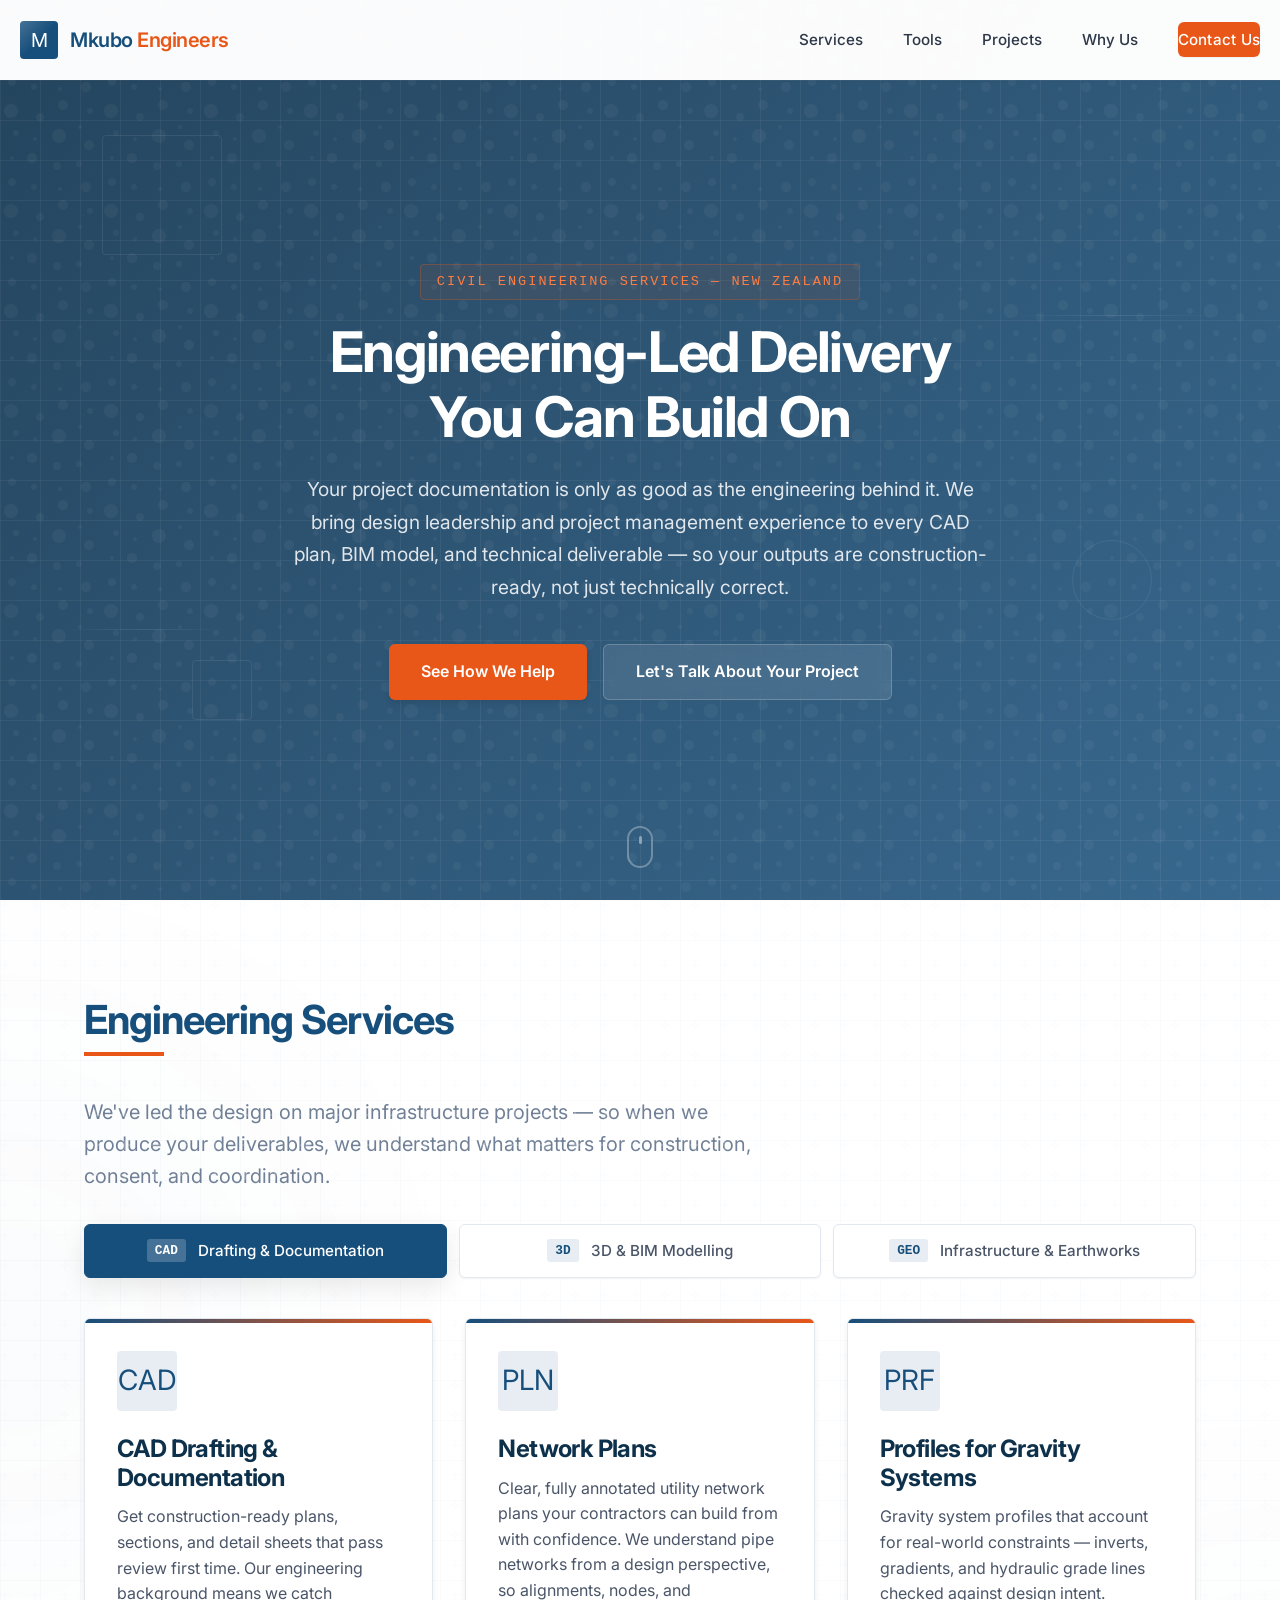
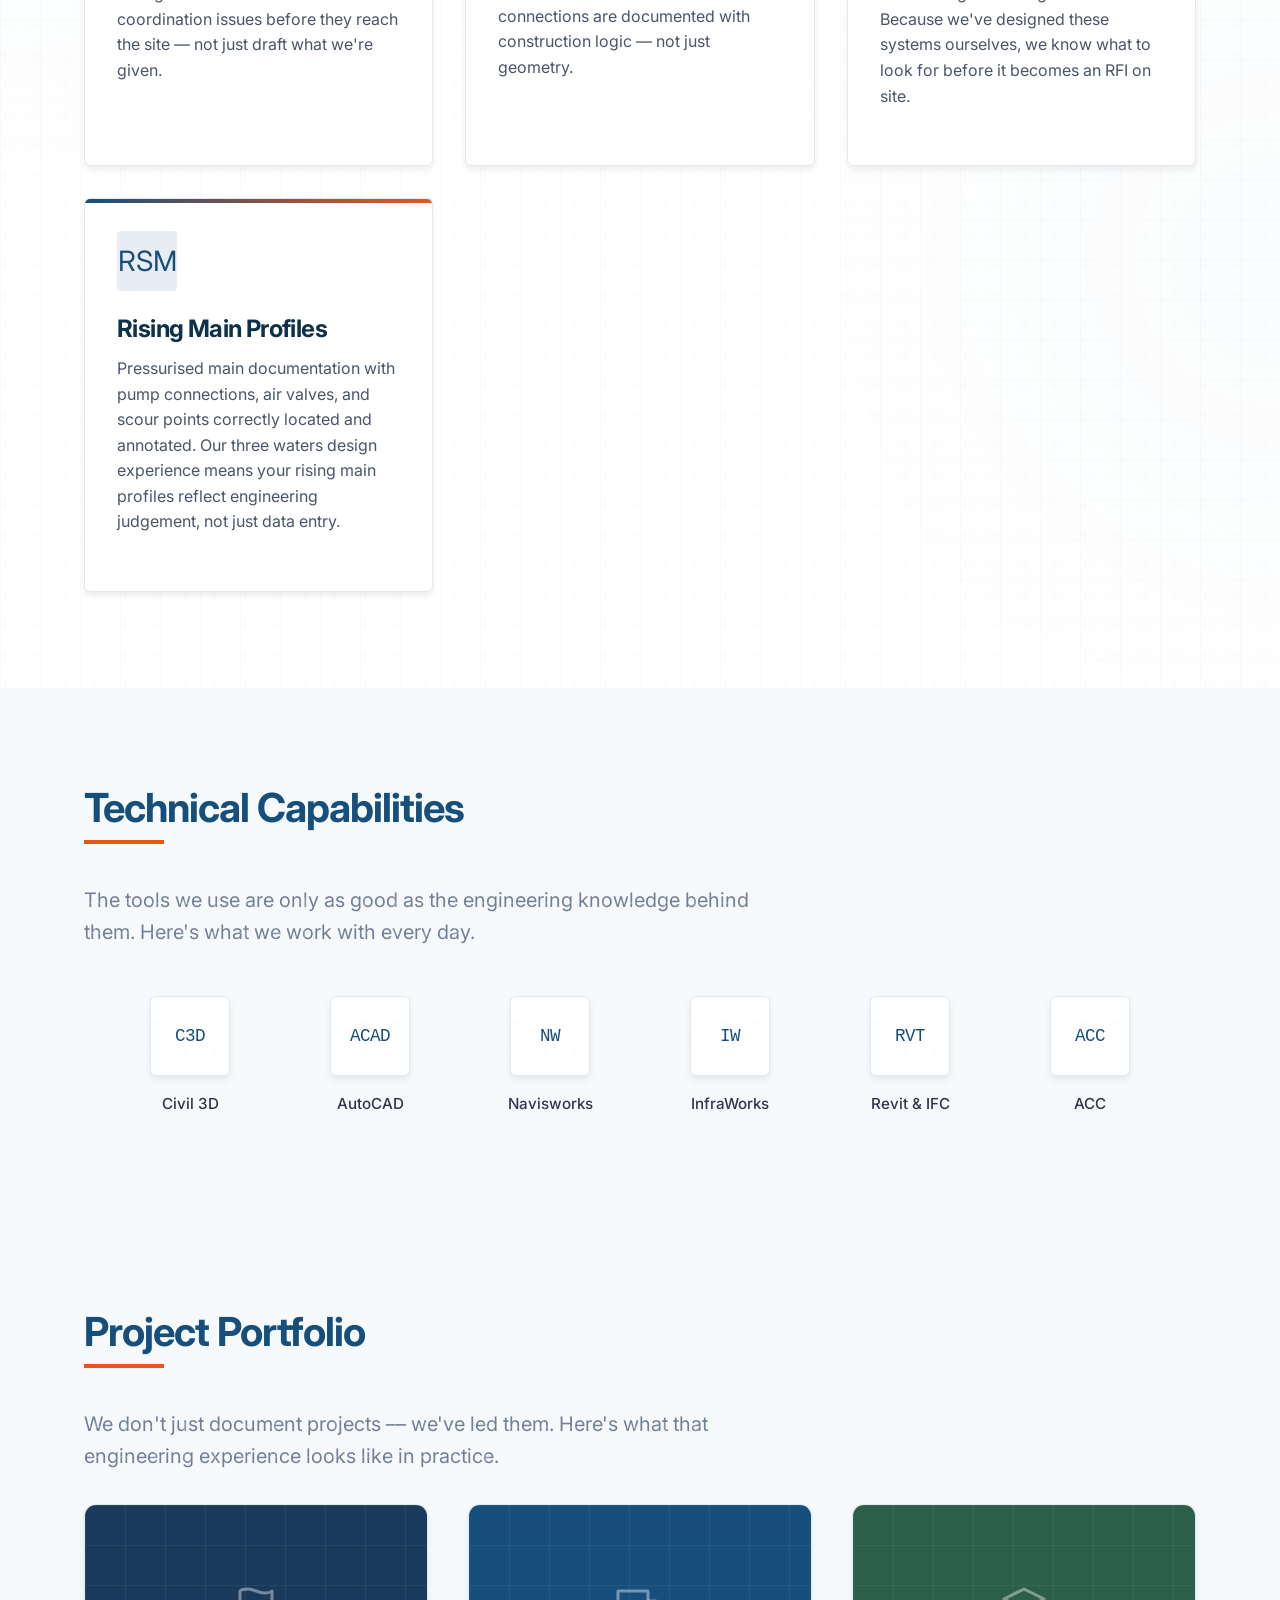
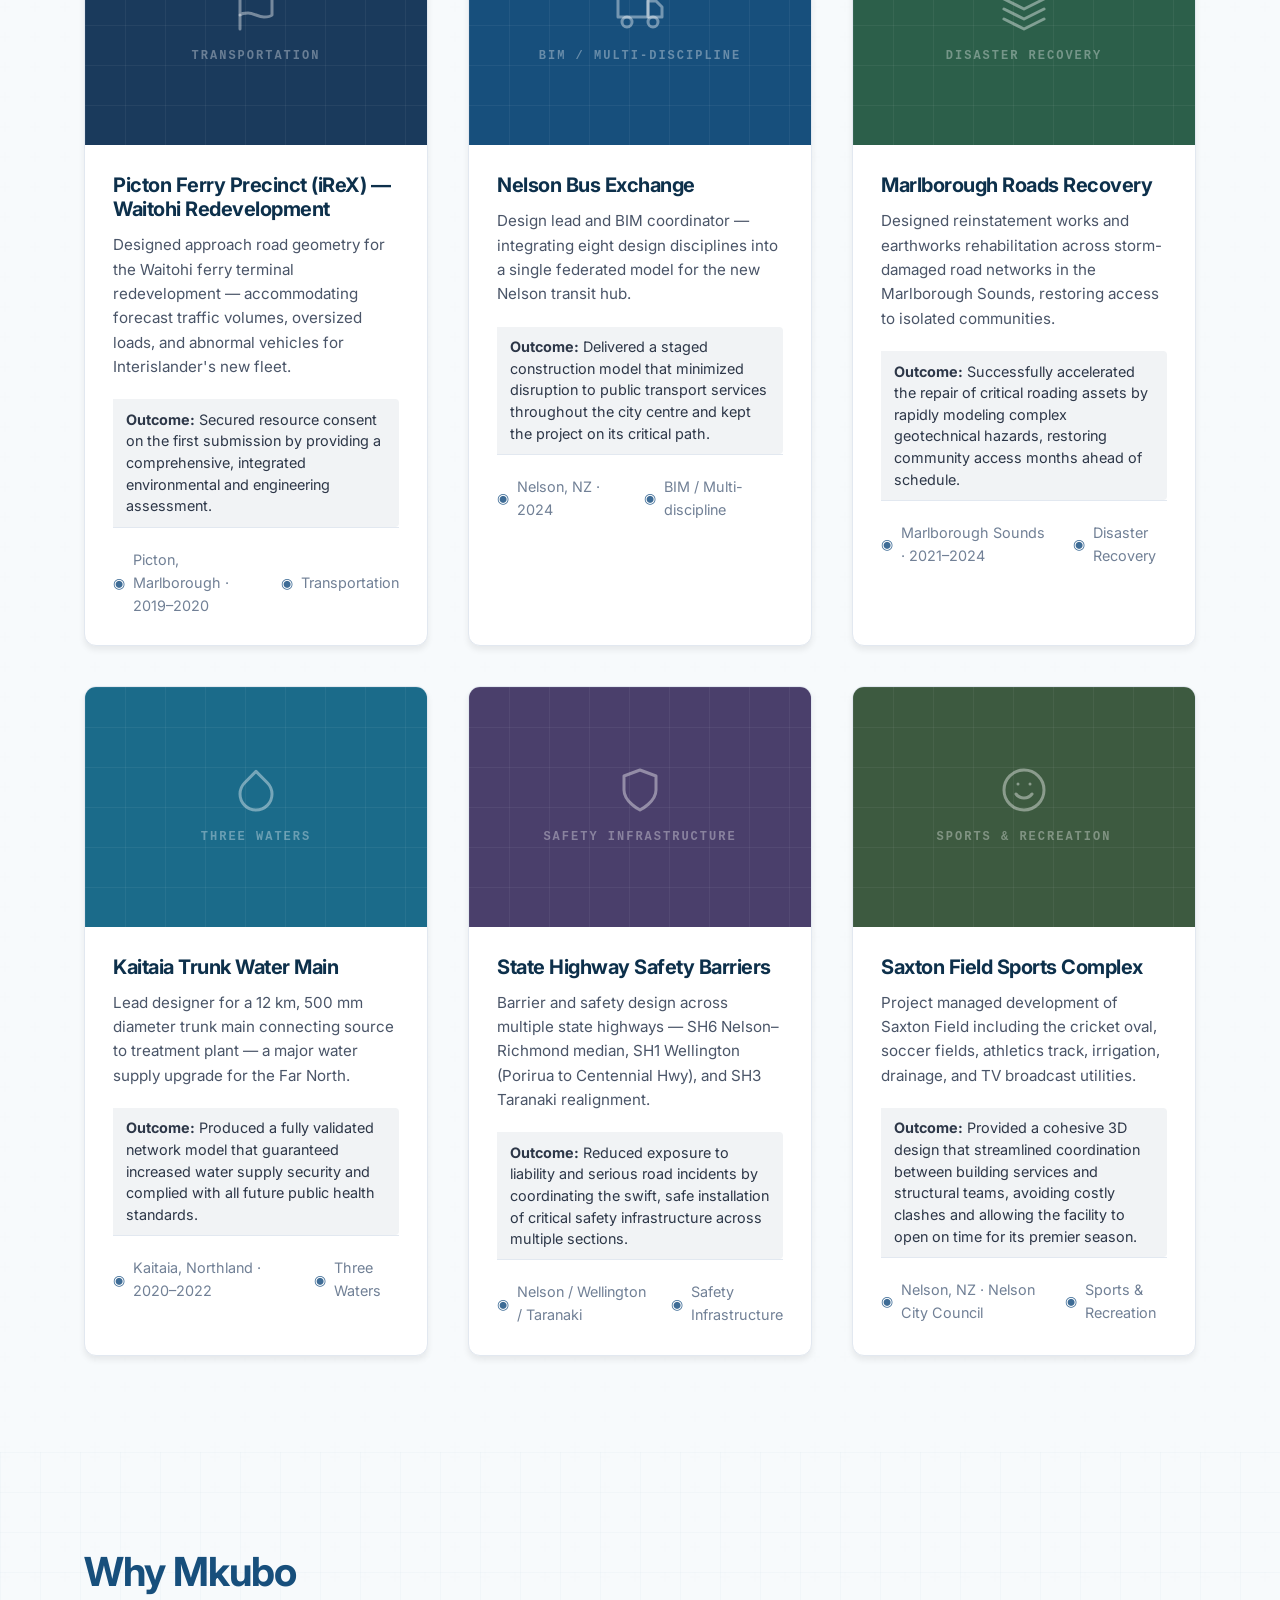
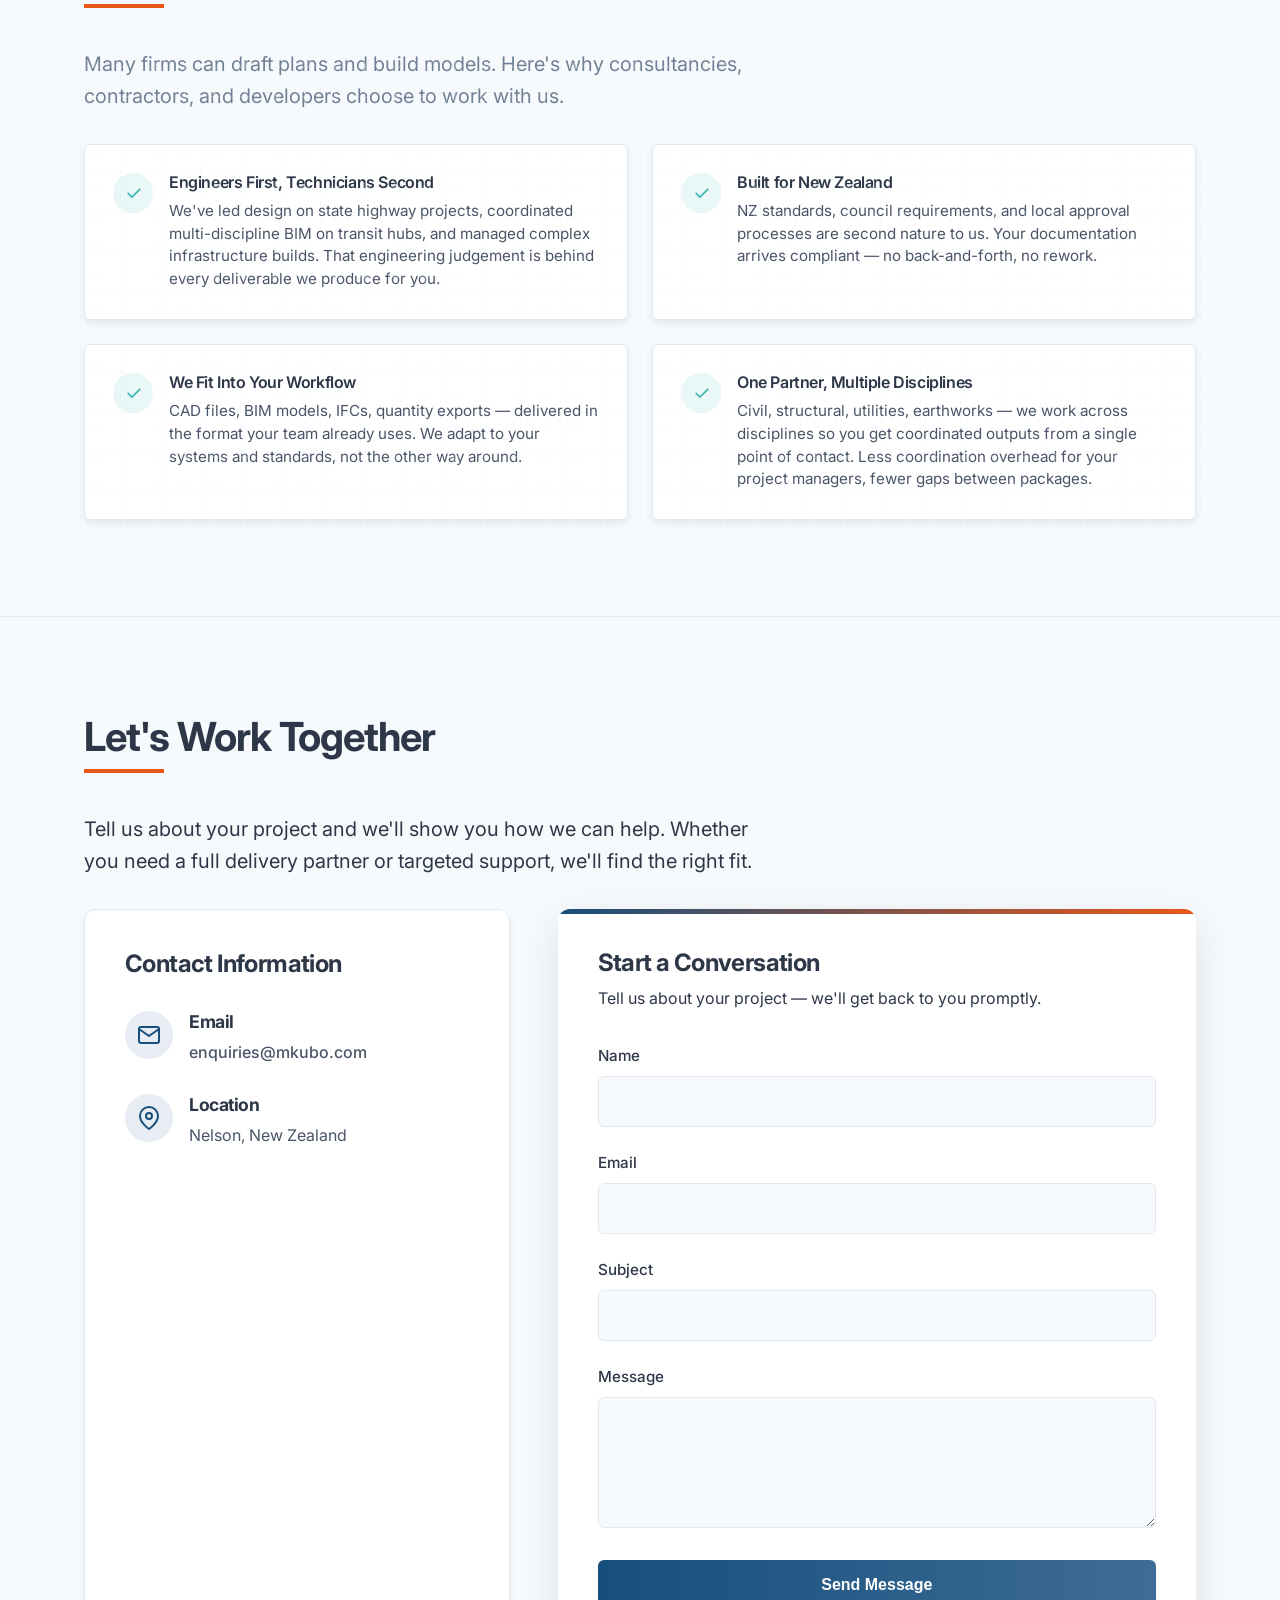
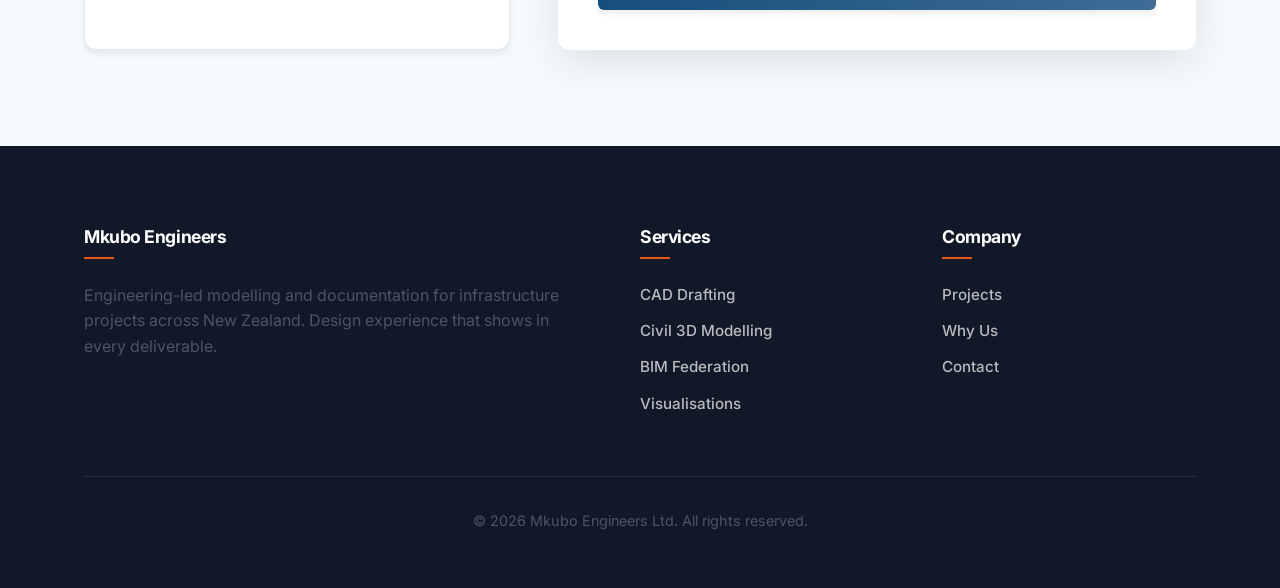
==== commit 6653fd53: "add outcomes on projects" ====
--- a/index.html
+++ b/index.html
@@ -269,7 +269,7 @@
           <div class="project-card-content">
             <h3 class="project-title">Picton Ferry Precinct (iReX) — Waitohi Redevelopment</h3>
             <p class="project-description">Designed approach road geometry for the Waitohi ferry terminal redevelopment — accommodating forecast traffic volumes, oversized loads, and abnormal vehicles for Interislander's new fleet.</p>
-            <!-- Outcome: TODO — replace with actual result, e.g. "Geometry approved at first submission, enabling construction to proceed on programme" -->
+            <p class="project-outcome"><strong>Outcome:</strong> Secured resource consent on the first submission by providing a comprehensive, integrated environmental and engineering assessment.</p>
             <div class="project-details">
               <span class="project-detail">
                 <span class="project-detail-icon">◉</span>
@@ -293,7 +293,7 @@
           <div class="project-card-content">
             <h3 class="project-title">Nelson Bus Exchange</h3>
             <p class="project-description">Design lead and BIM coordinator — integrating eight design disciplines into a single federated model for the new Nelson transit hub.</p>
-            <!-- Outcome: TODO — replace with actual result, e.g. "BIM coordination identified and resolved clashes pre-construction, keeping the project on programme" -->
+            <p class="project-outcome"><strong>Outcome:</strong> Delivered a staged construction model that minimized disruption to public transport services throughout the city centre and kept the project on its critical path.</p>
             <div class="project-details">
               <span class="project-detail">
                 <span class="project-detail-icon">◉</span>
@@ -317,7 +317,7 @@
           <div class="project-card-content">
             <h3 class="project-title">Marlborough Roads Recovery</h3>
             <p class="project-description">Designed reinstatement works and earthworks rehabilitation across storm-damaged road networks in the Marlborough Sounds, restoring access to isolated communities.</p>
-            <!-- Outcome: TODO — replace with actual result, e.g. "Rapid design turnaround enabled early contractor engagement and restored community access ahead of schedule" -->
+            <p class="project-outcome"><strong>Outcome:</strong> Successfully accelerated the repair of critical roading assets by rapidly modeling complex geotechnical hazards, restoring community access months ahead of schedule.</p>
             <div class="project-details">
               <span class="project-detail">
                 <span class="project-detail-icon">◉</span>
@@ -341,7 +341,7 @@
           <div class="project-card-content">
             <h3 class="project-title">Kaitaia Trunk Water Main</h3>
             <p class="project-description">Lead designer for a 12 km, 500 mm diameter trunk main connecting source to treatment plant — a major water supply upgrade for the Far North.</p>
-            <!-- Outcome: TODO — replace with actual result, e.g. "Design completed to programme, enabling seamless handover to construction" -->
+            <p class="project-outcome"><strong>Outcome:</strong> Produced a fully validated network model that guaranteed increased water supply security and complied with all future public health standards.</p>
             <div class="project-details">
               <span class="project-detail">
                 <span class="project-detail-icon">◉</span>
@@ -365,7 +365,7 @@
           <div class="project-card-content">
             <h3 class="project-title">State Highway Safety Barriers</h3>
             <p class="project-description">Barrier and safety design across multiple state highways — SH6 Nelson–Richmond median, SH1 Wellington (Porirua to Centennial Hwy), and SH3 Taranaki realignment.</p>
-            <!-- Outcome: TODO — replace with actual result, e.g. "Safety barrier designs approved by NZTA, contributing to improved road safety outcomes" -->
+            <p class="project-outcome"><strong>Outcome:</strong> Reduced exposure to liability and serious road incidents by coordinating the swift, safe installation of critical safety infrastructure across multiple sections.</p>
             <div class="project-details">
               <span class="project-detail">
                 <span class="project-detail-icon">◉</span>
@@ -389,7 +389,7 @@
           <div class="project-card-content">
             <h3 class="project-title">Saxton Field Sports Complex</h3>
             <p class="project-description">Project managed development of Saxton Field including the cricket oval, soccer fields, athletics track, irrigation, drainage, and TV broadcast utilities.</p>
-            <!-- Outcome: TODO — replace with actual result, e.g. "Multi-phase development delivered on budget with facilities now serving regional and national events" -->
+            <p class="project-outcome"><strong>Outcome:</strong> Provided a cohesive 3D design that streamlined coordination between building services and structural teams, avoiding costly clashes and allowing the facility to open on time for its premier season.</p>
             <div class="project-details">
               <span class="project-detail">
                 <span class="project-detail-icon">◉</span>
--- a/styles.css
+++ b/styles.css
@@ -895,6 +895,21 @@
   z-index: 1;
 }
 
+.project-outcome {
+  font-size: 0.9rem;
+  color: var(--primary);
+  background: rgba(26, 58, 92, 0.06);
+  border-left: 3px solid var(--primary);
+  padding: 0.6rem 0.8rem;
+  margin: 0.5rem 0 0;
+  border-radius: 0 4px 4px 0;
+  line-height: 1.5;
+}
+
+.project-outcome strong {
+  color: var(--dark);
+}
+
 .project-overlay {
   position: absolute;
   bottom: 0;
